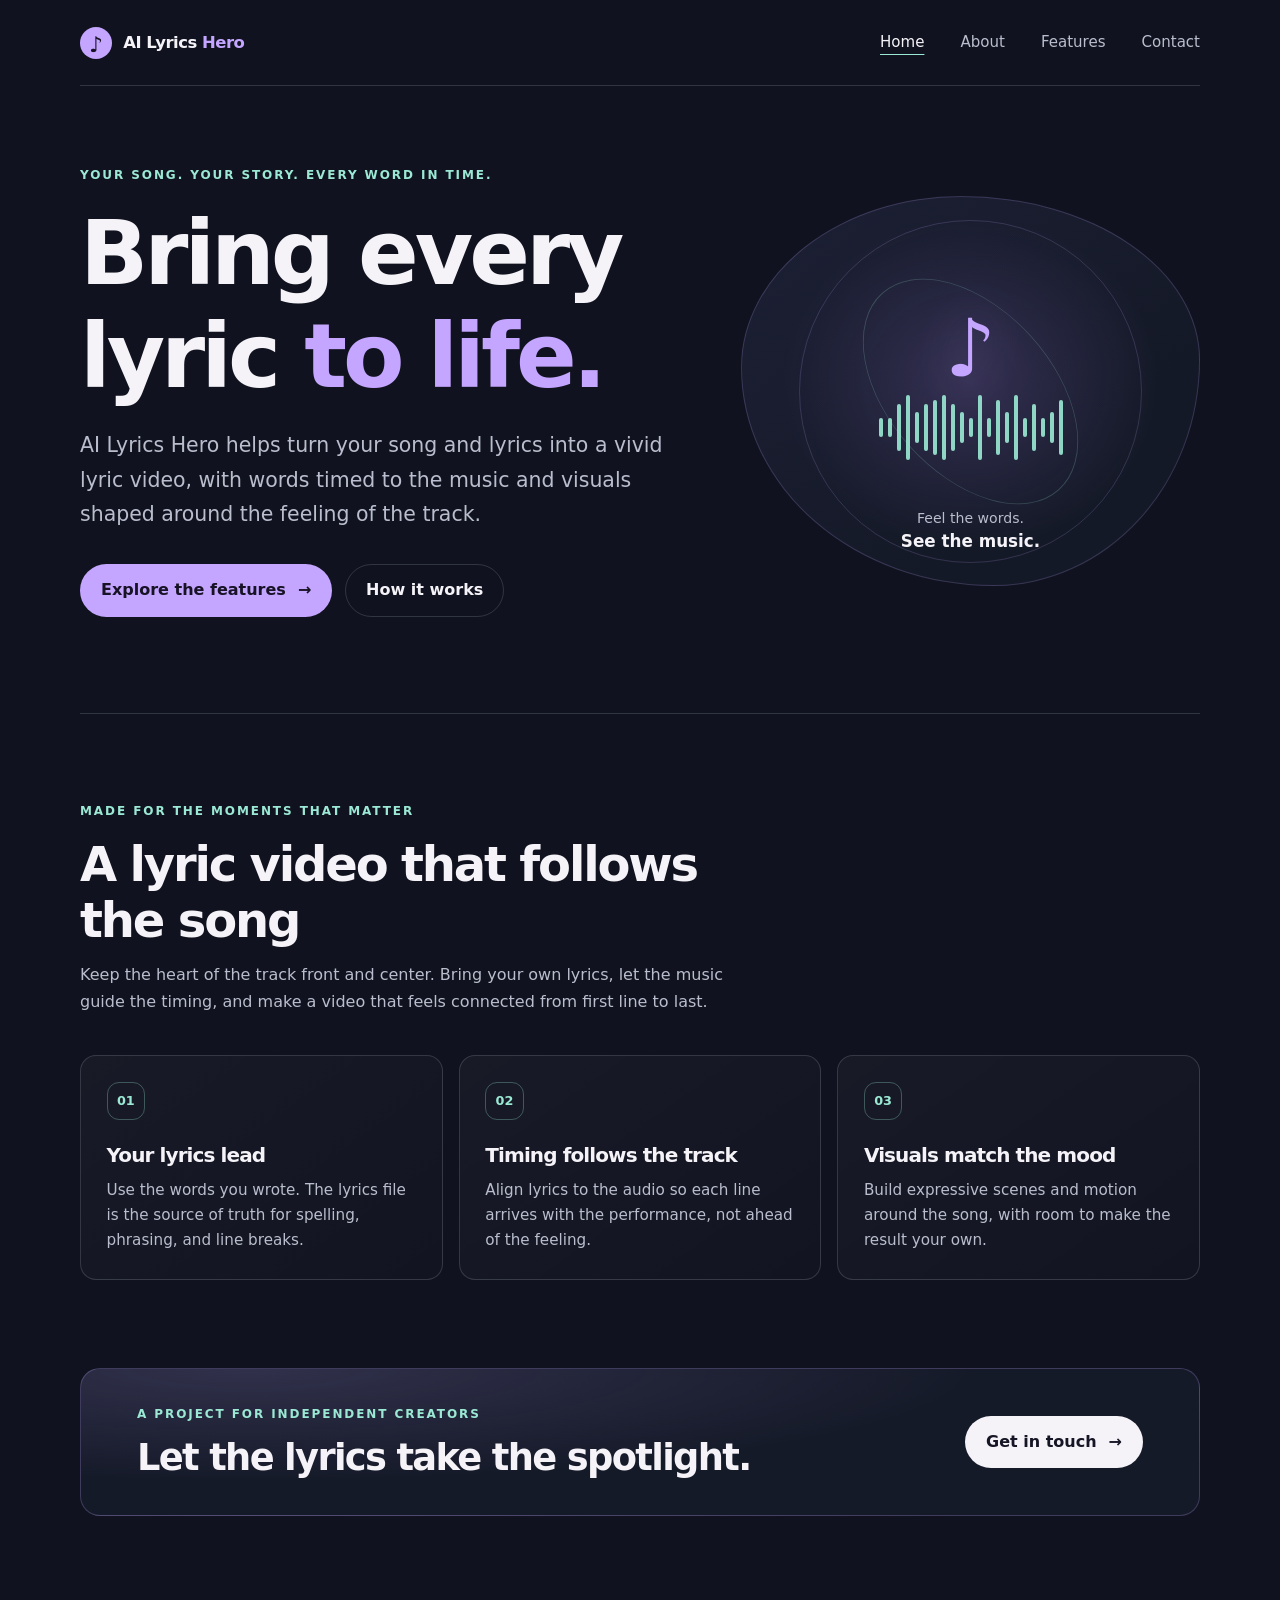
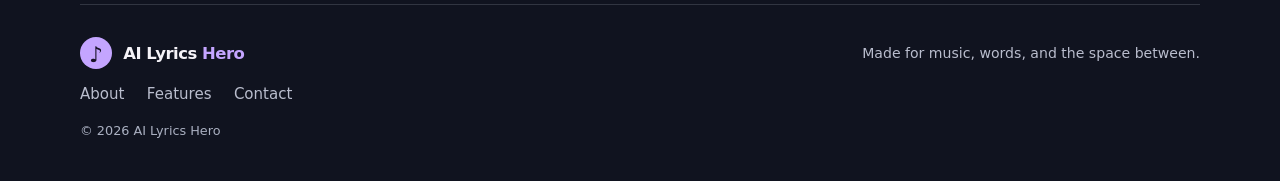
==== index.html @ a357be70 "Add AI Lyrics Hero website" ====
<!doctype html>
<html lang="en">
<head>
  <meta charset="utf-8">
  <meta name="viewport" content="width=device-width, initial-scale=1">
  <meta name="theme-color" content="#10131f">
  <meta name="description" content="AI Lyrics Hero turns your lyrics and music into expressive, carefully timed lyric videos.">
  <title>AI Lyrics Hero — Bring every lyric to life</title>
  <link rel="icon" href="favicon.svg" type="image/svg+xml">
  <link rel="stylesheet" href="site.css">
</head>
<body>
  <a class="skip-link" href="#main">Skip to content</a>
  <header class="site-header">
    <a class="brand" href="index.html" aria-label="AI Lyrics Hero home"><span class="brand-mark" aria-hidden="true">♪</span><span>AI Lyrics <strong>Hero</strong></span></a>
    <nav aria-label="Main navigation"><a href="index.html" aria-current="page">Home</a><a href="about.html">About</a><a href="features.html">Features</a><a href="contact.html">Contact</a></nav>
  </header>
  <main id="main">
    <section class="hero">
      <div class="hero-copy">
        <p class="eyebrow">Your song. Your story. Every word in time.</p>
        <h1>Bring every lyric <span>to life.</span></h1>
        <p class="lead">AI Lyrics Hero helps turn your song and lyrics into a vivid lyric video, with words timed to the music and visuals shaped around the feeling of the track.</p>
        <div class="actions"><a class="button button-primary" href="features.html">Explore the features <span aria-hidden="true">→</span></a><a class="button button-quiet" href="about.html">How it works</a></div>
      </div>
      <div class="hero-art" aria-hidden="true">
        <div class="art-orbit"></div><div class="art-orbit orbit-two"></div>
        <div class="art-note">♪</div>
        <div class="waveform"><i></i><i></i><i></i><i></i><i></i><i></i><i></i><i></i><i></i><i></i><i></i><i></i><i></i><i></i><i></i><i></i><i></i><i></i><i></i><i></i><i></i></div>
        <p class="art-caption">Feel the words.<br><strong>See the music.</strong></p>
      </div>
    </section>
    <section class="section intro-section">
      <div class="section-heading"><p class="eyebrow">Made for the moments that matter</p><h2>A lyric video that follows the song</h2><p>Keep the heart of the track front and center. Bring your own lyrics, let the music guide the timing, and make a video that feels connected from first line to last.</p></div>
      <div class="feature-grid">
        <article class="feature-card"><span class="card-icon" aria-hidden="true">01</span><h3>Your lyrics lead</h3><p>Use the words you wrote. The lyrics file is the source of truth for spelling, phrasing, and line breaks.</p></article>
        <article class="feature-card"><span class="card-icon" aria-hidden="true">02</span><h3>Timing follows the track</h3><p>Align lyrics to the audio so each line arrives with the performance, not ahead of the feeling.</p></article>
        <article class="feature-card"><span class="card-icon" aria-hidden="true">03</span><h3>Visuals match the mood</h3><p>Build expressive scenes and motion around the song, with room to make the result your own.</p></article>
      </div>
    </section>
    <section class="cta-band"><div><p class="eyebrow">A project for independent creators</p><h2>Let the lyrics take the spotlight.</h2></div><a class="button button-light" href="contact.html">Get in touch <span aria-hidden="true">→</span></a></section>
  </main>
  <footer class="site-footer"><a class="brand" href="index.html"><span class="brand-mark" aria-hidden="true">♪</span><span>AI Lyrics <strong>Hero</strong></span></a><p>Made for music, words, and the space between.</p><div class="footer-links"><a href="about.html">About</a><a href="features.html">Features</a><a href="contact.html">Contact</a></div><small>© 2026 AI Lyrics Hero</small></footer>
</body>
</html>
---- site.css ----
:root{color-scheme:dark;--bg:#10131f;--soft:#151a29;--text:#f5f3f8;--muted:#b9bdcd;--purple:#c4a5ff;--mint:#9be9d4;--line:rgba(225,226,241,.16);--max:1120px}
*{box-sizing:border-box}
html{scroll-behavior:smooth}
body{margin:0;background:var(--bg);color:var(--text);font:1rem/1.65 system-ui,-apple-system,"Segoe UI",sans-serif}
a{color:inherit}
a:focus-visible,button:focus-visible,input:focus-visible,textarea:focus-visible{outline:3px solid var(--mint);outline-offset:4px}
.skip-link{position:absolute;top:.75rem;left:.75rem;z-index:10;transform:translateY(-160%);border-radius:.5rem;background:var(--mint);color:#111827;padding:.65rem 1rem;font-weight:700}
.skip-link:focus{transform:translateY(0)}
.site-header{width:min(calc(100% - 3rem),var(--max));min-height:86px;margin:auto;display:flex;align-items:center;justify-content:space-between;gap:2rem;border-bottom:1px solid var(--line)}
.brand{display:inline-flex;align-items:center;gap:.7rem;text-decoration:none;font-size:1.03rem;font-weight:700;letter-spacing:-.03em;white-space:nowrap}
.brand strong{color:var(--purple)}
.brand-mark{display:grid;place-items:center;width:2rem;height:2rem;color:#171225;background:var(--purple);border-radius:50%;font-size:1.35rem}
nav{display:flex;gap:clamp(1rem,3vw,2.25rem)}
nav a,.footer-links a{color:var(--muted);text-decoration:none;font-size:.94rem}
nav a:hover,nav a[aria-current=page],.footer-links a:hover{color:var(--text)}
nav a[aria-current=page]{text-decoration:underline;text-decoration-color:var(--mint);text-underline-offset:.45rem}
h1,h2,h3,p{margin-top:0}
h1,h2,h3{letter-spacing:-.045em;line-height:1.15}
h1{max-width:760px;margin-bottom:1.25rem;font-size:clamp(2.8rem,7vw,5.6rem);font-weight:800}
h1 span{color:var(--purple)}
h2{margin-bottom:.9rem;font-size:clamp(1.9rem,4vw,3rem)}
h3{margin-bottom:.7rem;font-size:1.25rem}
.eyebrow{margin-bottom:1rem;color:var(--mint);font-size:.75rem;font-weight:700;letter-spacing:.16em;text-transform:uppercase}
.lead{max-width:650px;color:var(--muted);font-size:clamp(1.08rem,2vw,1.28rem);line-height:1.7}
.hero{width:min(calc(100% - 3rem),var(--max));min-height:600px;margin:auto;display:grid;grid-template-columns:1.15fr .85fr;align-items:center;gap:2.5rem;padding:5rem 0 6rem}
.hero-copy{position:relative;z-index:1}
.hero-copy h1{max-width:680px}
.actions{display:flex;flex-wrap:wrap;align-items:center;gap:.8rem;margin-top:2rem}
.button{min-height:48px;display:inline-flex;align-items:center;justify-content:center;gap:.75rem;border:1px solid transparent;border-radius:999px;padding:.75rem 1.25rem;font:inherit;font-weight:700;text-decoration:none;cursor:pointer;transition:transform .18s ease,background .18s ease}
.button:hover{transform:translateY(-2px)}
.button-primary{background:var(--purple);color:#171225}
.button-primary:hover{background:#d3bcff}
.button-quiet{border-color:var(--line);color:var(--text)}
.button-quiet:hover{background:rgba(255,255,255,.06)}
.button-light{background:var(--text);color:#151525}
.hero-art{position:relative;min-height:390px;overflow:hidden;display:grid;place-items:center;border:1px solid rgba(196,165,255,.2);border-radius:48% 52% 45% 55%/44% 42% 58% 56%;background:radial-gradient(ellipse at 50% 48%,rgba(130,103,187,.27),transparent 58%),linear-gradient(140deg,#1d2035,#141927 70%)}
.art-orbit{position:absolute;width:75%;aspect-ratio:1;border:1px solid rgba(196,165,255,.18);border-radius:50%}
.orbit-two{width:58%;border-color:rgba(155,233,212,.22);transform:rotate(48deg) scaleY(.62)}
.art-note{position:absolute;top:22%;color:var(--purple);font-size:5rem;filter:drop-shadow(0 0 25px rgba(196,165,255,.45))}
.waveform{position:absolute;left:14%;right:14%;top:51%;display:flex;align-items:center;justify-content:center;gap:5px;height:65px}
.waveform i{width:4px;height:30%;border-radius:5px;background:var(--mint);opacity:.9}
.waveform i:nth-child(3n){height:72%}.waveform i:nth-child(4n){height:100%}.waveform i:nth-child(5n){height:48%}.waveform i:nth-child(7n){height:84%}
.art-caption{position:absolute;bottom:8%;margin:0;color:var(--muted);text-align:center;font-size:.88rem;line-height:1.5}
.art-caption strong{color:var(--text);font-size:1.05rem}
.section{width:min(calc(100% - 3rem),var(--max));margin:auto;padding:5.5rem 0}
.intro-section{border-top:1px solid var(--line)}
.section-heading{max-width:650px;margin-bottom:2.5rem}
.section-heading>p:last-child,.feature-card p,.values p,.prose p,.feature-row p,.note-panel>p:last-of-type{color:var(--muted)}
.feature-grid{display:grid;grid-template-columns:repeat(3,1fr);gap:1rem}
.feature-card{min-height:220px;padding:1.6rem;border:1px solid var(--line);border-radius:1rem;background:linear-gradient(145deg,rgba(255,255,255,.035),rgba(255,255,255,.012))}
.card-icon{display:inline-grid;place-items:center;width:2.4rem;height:2.4rem;margin-bottom:1.5rem;border:1px solid rgba(155,233,212,.3);border-radius:.75rem;color:var(--mint);font-size:.8rem;font-weight:700}
.feature-card p{margin-bottom:0;font-size:.95rem}
.cta-band{width:min(calc(100% - 3rem),var(--max));margin:0 auto 5.5rem;padding:2.25rem clamp(1.5rem,5vw,3.5rem);display:flex;align-items:center;justify-content:space-between;gap:2rem;border:1px solid rgba(196,165,255,.24);border-radius:1.25rem;background:radial-gradient(ellipse at 15% 0%,rgba(196,165,255,.16),transparent 54%),var(--soft)}
.cta-band h2{max-width:650px;margin:0;font-size:clamp(1.6rem,3vw,2.3rem)}
.cta-band .eyebrow{margin-bottom:.75rem}
.site-footer{width:min(calc(100% - 3rem),var(--max));margin:auto;padding:2rem 0 2.5rem;display:grid;grid-template-columns:1fr auto;align-items:center;gap:.8rem 2rem;border-top:1px solid var(--line)}
.site-footer>p{margin:0;color:var(--muted);font-size:.88rem}
.site-footer small{grid-column:1/-1;color:#aab0c1;font-size:.8rem}
.footer-links{display:flex;gap:1.4rem}
.page-hero{width:min(calc(100% - 3rem),var(--max));margin:auto;padding:5.5rem 0 3rem}
.page-hero h1{max-width:850px;font-size:clamp(2.7rem,6vw,4.8rem)}
.two-column{display:grid;grid-template-columns:.8fr 1.2fr;gap:4rem;border-top:1px solid var(--line)}
.prose p{max-width:700px}
.values{display:grid;grid-template-columns:repeat(3,1fr);gap:2rem;padding-top:1rem}
.value-number,.feature-index{color:var(--mint);font-size:.8rem;font-weight:700;letter-spacing:.1em}
.values h3{margin-top:1rem}
.feature-list{padding-top:1rem}
.feature-row{display:grid;grid-template-columns:3rem 1fr 5rem;align-items:start;gap:1rem;padding:2rem 0;border-top:1px solid var(--line)}
.feature-row h2{margin:0 0 .7rem;font-size:clamp(1.5rem,3vw,2.1rem)}
.feature-row p{max-width:700px;margin:0}
.feature-symbol{justify-self:end;color:var(--purple);font-size:2.3rem}
.note-panel{width:min(calc(100% - 3rem),var(--max));margin:0 auto 5rem;padding:2rem;border:1px solid var(--line);border-radius:1rem;background:var(--soft)}
.note-panel h2{font-size:1.8rem}
.note-panel>p:last-of-type{max-width:760px}
.text-link{color:var(--mint);text-underline-offset:.25em;font-weight:700}
.contact-layout{display:grid;grid-template-columns:.75fr 1.25fr;align-items:start;gap:4rem;border-top:1px solid var(--line)}
.contact-aside h2{font-size:2rem}
.contact-aside>p{color:var(--muted)}
.contact-detail{display:grid;gap:.2rem;margin-top:2rem}
.detail-label,.small-note,.form-note,.form-field small{color:var(--muted);font-size:.86rem}
.contact-detail a{width:fit-content;color:var(--mint);text-underline-offset:.25em}
.small-note{margin-top:2rem}
.contact-form{padding:2rem;border:1px solid var(--line);border-radius:1rem;background:var(--soft)}
.form-field{display:grid;gap:.5rem;margin-bottom:1.2rem}
.form-field label{font-weight:600}
.form-field input,.form-field textarea{width:100%;min-height:48px;border:1px solid rgba(225,226,241,.24);border-radius:.65rem;padding:.75rem .85rem;background:#111624;color:var(--text);font:inherit}
.form-field textarea{min-height:150px;resize:vertical}
.contact-form button{border:0}
.form-note{margin:1rem 0 0;line-height:1.55}
.honeypot{position:absolute;left:-10000px;width:1px;height:1px;overflow:hidden}
@media(max-width:760px){
 .site-header{width:min(calc(100% - 2rem),var(--max));min-height:75px;flex-wrap:wrap;gap:.7rem 1rem;padding:1rem 0}
 nav{width:100%;justify-content:space-between;gap:.5rem}nav a{font-size:.9rem}
 .hero{width:min(calc(100% - 2rem),var(--max));min-height:auto;grid-template-columns:1fr;padding:4rem 0;gap:2rem}
 .hero-art{min-height:290px;max-width:480px;width:100%;justify-self:center}
 .section,.page-hero{width:min(calc(100% - 2rem),var(--max));padding-top:4rem;padding-bottom:4rem}
 .feature-grid,.values{grid-template-columns:1fr}.feature-card{min-height:auto}
 .cta-band{width:min(calc(100% - 2rem),var(--max));margin-bottom:4rem;flex-direction:column;align-items:flex-start}
 .site-footer{width:min(calc(100% - 2rem),var(--max));grid-template-columns:1fr}.site-footer small{grid-column:auto}
 .footer-links{flex-wrap:wrap}.two-column,.contact-layout{grid-template-columns:1fr;gap:1.5rem}
 .feature-row{grid-template-columns:2rem 1fr}.feature-symbol{display:none}
}
@media(prefers-reduced-motion:reduce){
 html{scroll-behavior:auto}
 *,*::before,*::after{transition-duration:.01ms!important;animation-duration:.01ms!important;animation-iteration-count:1!important}
}
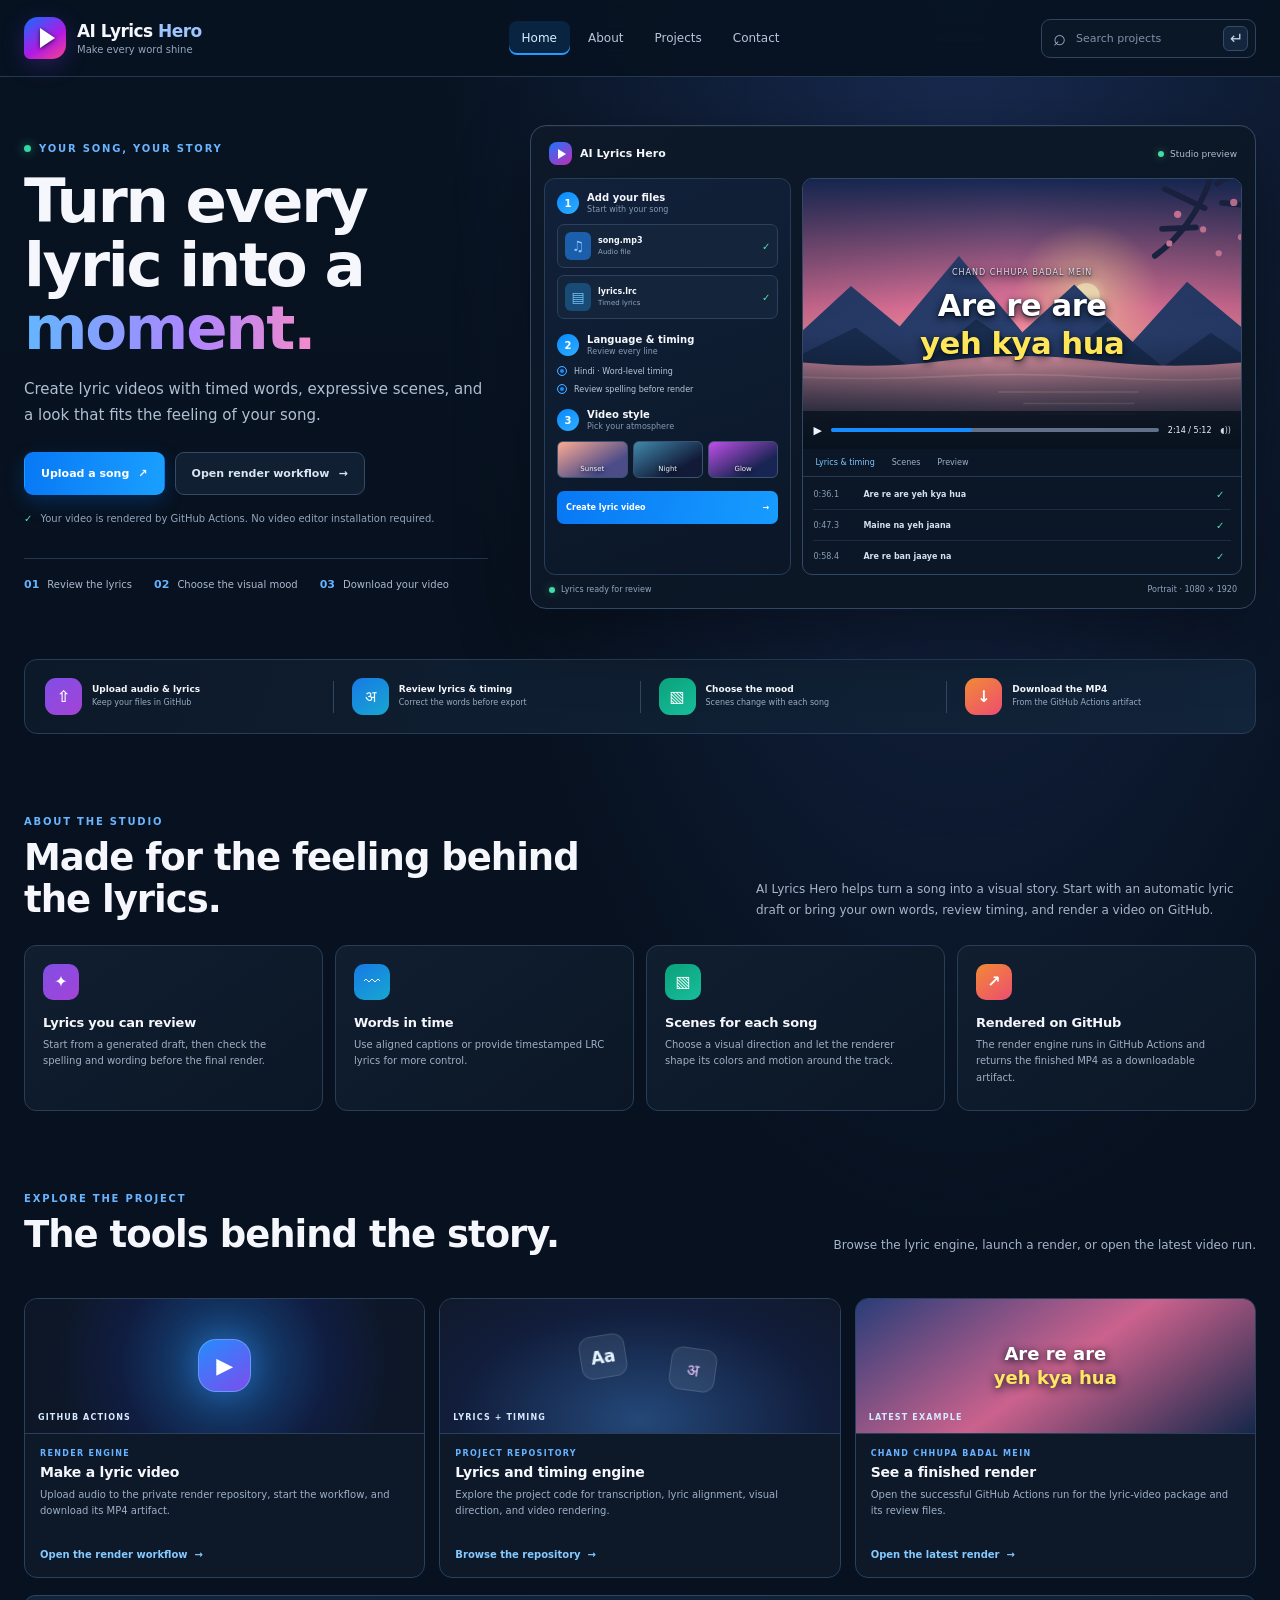
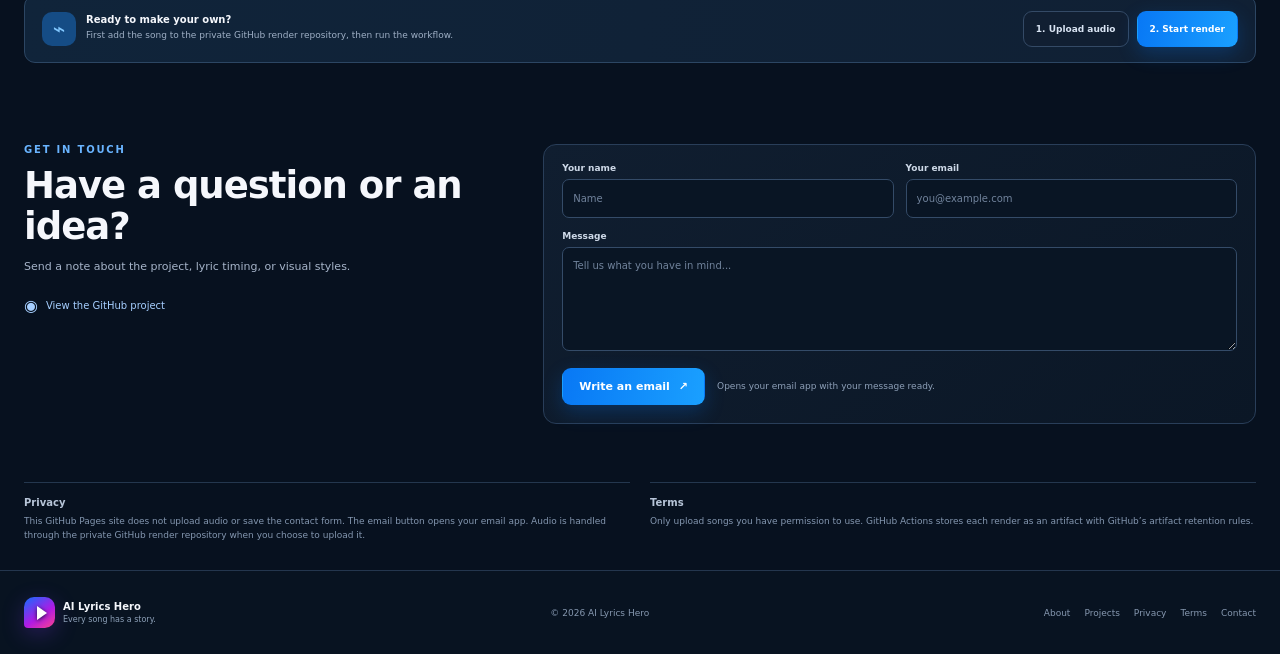
==== commit e71f64f4: "Publish AI Lyrics Hero GitHub Pages studio" ====
--- a/index.html
+++ b/index.html
@@ -1,45 +1,145 @@
 <!doctype html>
 <html lang="en">
 <head>
-  <meta charset="utf-8">
-  <meta name="viewport" content="width=device-width, initial-scale=1">
-  <meta name="theme-color" content="#10131f">
-  <meta name="description" content="AI Lyrics Hero turns your lyrics and music into expressive, carefully timed lyric videos.">
-  <title>AI Lyrics Hero — Bring every lyric to life</title>
-  <link rel="icon" href="favicon.svg" type="image/svg+xml">
-  <link rel="stylesheet" href="site.css">
+<meta charset="utf-8">
+<meta name="viewport" content="width=device-width,initial-scale=1">
+<meta name="theme-color" content="#07111f">
+<meta name="description" content="Make a lyric video with reviewed lyrics, timed captions, and song-inspired scenes. Render privately with GitHub Actions.">
+<title>AI Lyrics Hero — Make every word shine</title>
+<style>
+:root{color-scheme:dark;--bg:#07111f;--panel:#0e1a2b;--panel2:#122238;--line:#263d59;--text:#f5f7fc;--muted:#a7b5ca;--blue:#168cff;--green:#42d7a1;font-family:Inter,ui-sans-serif,system-ui,-apple-system,"Segoe UI",sans-serif;background:var(--bg);color:var(--text);font-synthesis:none;text-rendering:optimizeLegibility;scroll-behavior:smooth}
+*{box-sizing:border-box}body{margin:0;min-width:320px;background:radial-gradient(ellipse at 75% 0,#182a50 0,transparent 33rem),linear-gradient(180deg,#081321,#07111f 38rem)}a{color:inherit;text-decoration:none}button,input,textarea{font:inherit}button,a,input,textarea{ -webkit-tap-highlight-color:transparent}a:focus-visible,button:focus-visible,input:focus-visible,textarea:focus-visible{outline:3px solid #8cc7ff;outline-offset:3px}
+.skip-link{position:fixed;z-index:100;top:10px;left:10px;transform:translateY(-150%);padding:10px 14px;border-radius:8px;background:#fff;color:#111}.skip-link:focus{transform:none}
+.site-header{position:sticky;top:0;z-index:20;border-bottom:1px solid #26374f;background:#071321ed;backdrop-filter:blur(16px)}.header-inner{display:flex;width:min(1240px,calc(100% - 48px));height:76px;align-items:center;gap:24px;margin:auto}
+.brand{display:flex;min-width:236px;align-items:center;gap:11px}.brand-mark{display:grid;width:42px;height:42px;flex:0 0 42px;place-items:center;border-radius:14px 14px 14px 6px;background:linear-gradient(145deg,#136dff,#b01ae4 58%,#fb438d);box-shadow:0 6px 22px #823cff40}.brand-mark span{width:0;height:0;margin-left:4px;border-top:10px solid transparent;border-bottom:10px solid transparent;border-left:15px solid white;filter:drop-shadow(0 1px 2px #151338)}
+.brand-copy strong{display:block;font-size:17px;font-weight:800;letter-spacing:-.55px}.brand-copy b{color:#9fc5ff}.brand-copy small{display:block;margin-top:3px;color:#96a6bd;font-size:10px}
+.primary-nav{display:flex;align-items:center;justify-content:center;gap:5px;margin:0 auto}.nav-link{padding:10px 13px;border-radius:8px;color:#b9c6d9;font-size:12px;transition:background .18s,color .18s}.nav-link:hover{background:#14243a;color:white}.nav-link.active{background:#167cda2b;color:#d9efff;box-shadow:inset 0 -2px #259bff}
+.site-search{display:flex;width:215px;height:39px;align-items:center;gap:8px;padding:0 7px 0 11px;border:1px solid #30445e;border-radius:9px;background:#0a1727}.search-icon{color:#93a9c5;font-size:22px;line-height:1}.site-search input{width:100%;min-width:0;border:0;outline:0;background:transparent;color:#edf5ff;font-size:11px}.site-search input:focus-visible{outline:0}.site-search input::placeholder{color:#8091aa}.site-search button{width:25px;height:25px;flex:0 0 25px;border:1px solid #354c69;border-radius:6px;background:#14263d;color:#c3d2e8;cursor:pointer}
+.menu-toggle{display:none}
+.section-wrap{width:min(1240px,calc(100% - 48px));margin-right:auto;margin-left:auto}.hero{display:grid;grid-template-columns:minmax(310px,.78fr) minmax(0,1.22fr);align-items:center;gap:42px;padding-top:48px;padding-bottom:50px}.eyebrow{display:flex;align-items:center;gap:8px;margin:0 0 15px;color:#69b4ff;font-size:10px;font-weight:800;letter-spacing:1.8px}.eyebrow-dot{width:7px;height:7px;border-radius:50%;background:#32d7a2;box-shadow:0 0 11px #32d7a2aa}
+h1,h2,h3,p{margin-top:0}.hero h1{max-width:560px;margin:0 0 16px;font-size:clamp(36px,5vw,61px);font-weight:800;line-height:1.04;letter-spacing:-2.3px}.hero h1 span{background:linear-gradient(95deg,#61b7ff,#ab86ff 57%,#f58bc9);-webkit-background-clip:text;background-clip:text;color:transparent}
+.hero-intro{max-width:520px;margin:0;color:#b1bfd2;font-size:15px;line-height:1.75}.hero-actions{display:flex;flex-wrap:wrap;gap:10px;margin-top:24px}.button{display:inline-flex;min-height:43px;align-items:center;justify-content:center;gap:9px;padding:0 16px;border:1px solid transparent;border-radius:9px;font-size:11px;font-weight:750;transition:transform .15s,filter .15s,background .15s}.button:hover{transform:translateY(-1px);filter:brightness(1.1)}.button-primary{background:linear-gradient(100deg,#0878f5,#1aa0ff);color:white;box-shadow:0 7px 20px #087bfb3c}.button-secondary{border-color:#344a66;background:#111f32;color:#d9e4f3}.hero-note{display:flex;align-items:flex-start;gap:8px;margin:16px 0 0;color:#93a5bd;font-size:10px;line-height:1.55}.check-icon{color:#55e3ac;font-weight:900}.hero-stats{display:flex;flex-wrap:wrap;gap:22px;margin-top:31px;padding-top:19px;border-top:1px solid #23374f}.hero-stats div{display:flex;align-items:center;gap:8px}.hero-stats strong{color:#66b2ff;font-size:11px}.hero-stats span{color:#abb9cd;font-size:10px}
+.studio-card{min-width:0;padding:13px;border:1px solid #324762;border-radius:16px;background:linear-gradient(145deg,#0d1928,#0b1625);box-shadow:0 24px 70px #0006,inset 0 1px #ffffff0a}.studio-topbar{display:flex;height:39px;align-items:center;justify-content:space-between;padding:0 5px 10px}.studio-brand{display:flex;align-items:center;gap:8px;font-size:11px}.mini-brand-mark{display:grid;width:23px;height:23px;place-items:center;border-radius:8px;background:linear-gradient(145deg,#1976ff,#c52bb5)}.mini-brand-mark i{width:0;height:0;margin-left:2px;border-top:5px solid transparent;border-bottom:5px solid transparent;border-left:8px solid white}.studio-status{display:flex;align-items:center;gap:6px;color:#aabbd2;font-size:9px}.studio-status i,.studio-foot i{width:6px;height:6px;border-radius:50%;background:#43dca5;box-shadow:0 0 9px #43dca577}
+.studio-workspace{display:grid;grid-template-columns:minmax(175px,.72fr) minmax(0,1.28fr);gap:11px}.studio-controls{padding:12px;border:1px solid #273d59;border-radius:11px;background:linear-gradient(160deg,#11213a,#0b1727)}.mini-panel-title{display:flex;align-items:center;gap:8px;margin:1px 0 10px}.number-badge{display:grid;width:22px;height:22px;flex:0 0 22px;place-items:center;border-radius:50%;background:linear-gradient(145deg,#0789ff,#2faeff);color:white;font-size:10px;font-weight:800}.mini-panel-title strong,.mini-panel-title small{display:block}.mini-panel-title strong{font-size:10px}.mini-panel-title small{margin-top:2px;color:#879ab4;font-size:8px}.mini-file{display:flex;align-items:center;gap:7px;margin-top:7px;padding:7px;border:1px solid #2b415e;border-radius:7px;background:#14253b}.file-glyph{display:grid;width:26px;height:28px;flex:0 0 26px;place-items:center;border-radius:6px;font-size:14px}.audio-glyph{background:#1b5eac;color:#8ac8ff}.lyric-glyph{background:#184b76;color:#71c2f6}.mini-file>span:nth-child(2){min-width:0;flex:1}.mini-file strong,.mini-file small{display:block;overflow:hidden;text-overflow:ellipsis;white-space:nowrap}.mini-file strong{font-size:8px}.mini-file small{margin-top:3px;color:#93a5bb;font-size:7px}.mini-file>b{color:#57e1af;font-size:10px}.mini-panel-title-spaced{margin-top:15px}.mini-choice{display:flex;align-items:center;gap:7px;margin:8px 0;color:#b9c7db;font-size:8px}.mini-choice i{width:10px;height:10px;border:1px solid #4ba8ff;border-radius:50%;background:#168cff;box-shadow:inset 0 0 0 2px #102039}.mini-style-row{display:flex;gap:5px}.style-swatch{display:grid;min-width:0;height:37px;flex:1;place-items:end center;padding:0 3px 4px;border:1px solid #3b5370;border-radius:6px;color:#eef4ff;font-size:7px;text-shadow:0 1px 4px #000}.style-sunset{background:linear-gradient(150deg,#fdab92,#4c4c89 72%)}.style-night{background:linear-gradient(150deg,#4089aa,#121a38 72%)}.style-glow{background:linear-gradient(150deg,#bf50e8,#182452 72%)}.mini-action{display:flex;height:33px;align-items:center;justify-content:space-between;margin-top:13px;padding:0 9px;border-radius:7px;background:linear-gradient(100deg,#0878f5,#179cff);color:white;font-size:8px;font-weight:800}
+.studio-preview{min-width:0;overflow:hidden;border:1px solid #314866;border-radius:10px;background:#0b1726}.preview-screen{position:relative;display:grid;min-height:270px;aspect-ratio:1.62;place-items:center;overflow:hidden;background:#172c51}.sunset-art,.preview-shade{position:absolute;inset:0;width:100%;height:100%}.sunset-art{z-index:0}.preview-shade{z-index:1;background:linear-gradient(0deg,#06101dcf,transparent 43%,#10162c21),linear-gradient(90deg,#11153430,transparent 47%,#11153430)}.preview-lyrics{position:relative;z-index:2;display:flex;max-width:90%;flex-direction:column;align-items:center;gap:4px;color:white;text-align:center;text-shadow:0 3px 8px #06101d,0 1px 2px #06101d}.preview-lyrics span{margin-bottom:8px;color:#e4dcec;font-size:8px;letter-spacing:1px}.preview-lyrics strong{font-size:clamp(20px,2.4vw,34px);font-weight:850;line-height:1.08;letter-spacing:-.5px}.preview-lyrics .lyric-accent{color:#ffe55a}.preview-player{position:absolute;z-index:3;right:0;bottom:0;left:0;display:flex;height:38px;align-items:center;gap:9px;padding:0 10px;background:#08111dc9;color:#edf4ff;font-size:8px}.play-mark{font-size:11px}.player-track{height:4px;flex:1;overflow:hidden;border-radius:8px;background:#61718a}.player-track i{display:block;width:43%;height:100%;border-radius:inherit;background:#168cff}.volume-mark{color:#cfdaea}.preview-tabs{display:flex;gap:17px;overflow:hidden;padding:9px 12px;border-bottom:1px solid #263a52;color:#9cafc8;font-size:8px;white-space:nowrap}.preview-tabs .selected{color:#7fc6ff}.lyric-table{display:grid;gap:0;padding:2px 10px}.lyric-table div{display:grid;grid-template-columns:43px minmax(0,1fr) 15px;align-items:center;gap:7px;min-height:31px;border-bottom:1px solid #1c2d42;color:#d4deec;font-size:8px}.lyric-table div:last-child{border-bottom:0}.lyric-table span{color:#8b9cb4}.lyric-table strong{overflow:hidden;font-weight:550;text-overflow:ellipsis;white-space:nowrap}.lyric-table b{color:#55dfad;font-size:10px}.studio-foot{display:flex;justify-content:space-between;gap:10px;padding:10px 5px 1px;color:#94a6bf;font-size:8px}.studio-foot span:first-child{display:flex;align-items:center;gap:6px}
+.workflow-band{display:grid;grid-template-columns:1fr auto 1fr auto 1fr auto 1fr;align-items:center;gap:18px;margin-bottom:72px;padding:18px 20px;border:1px solid #273c56;border-radius:13px;background:linear-gradient(105deg,#0c1929,#12243a)}.workflow-band>div{display:flex;min-width:0;align-items:center;gap:10px}.workflow-icon{display:grid;width:37px;height:37px;flex:0 0 37px;place-items:center;border-radius:11px;color:white;font-size:16px;font-weight:800}.purple{background:linear-gradient(145deg,#814ee5,#a344d6)}.blue{background:linear-gradient(145deg,#177ae6,#17a7d0)}.green{background:linear-gradient(145deg,#0aa27b,#18bd9c)}.coral{background:linear-gradient(145deg,#f28a36,#ed4d70)}.workflow-band strong,.workflow-band small{display:block}.workflow-band strong{font-size:9px}.workflow-band small{margin-top:4px;color:#99abc1;font-size:8px;line-height:1.35}.workflow-divider{width:1px;height:32px;background:#314660}
+.section-block{padding-top:10px;padding-bottom:72px}.section-heading{display:flex;align-items:end;justify-content:space-between;gap:32px;margin-bottom:24px}.section-heading>div{max-width:560px}.section-heading .eyebrow{margin-bottom:10px}.section-heading h2{margin:0;font-size:clamp(25px,3.2vw,37px);line-height:1.13;letter-spacing:-1px}.section-heading>p{max-width:500px;margin:0;color:#a7b5ca;font-size:12px;line-height:1.75}.feature-grid{display:grid;grid-template-columns:repeat(4,minmax(0,1fr));gap:12px}.feature-card{min-height:166px;padding:18px;border:1px solid #293d57;border-radius:12px;background:linear-gradient(145deg,#101e30,#0b1726)}.feature-icon{display:grid;width:36px;height:36px;place-items:center;border-radius:10px;color:white;font-size:16px;font-weight:800}.feature-card h3,.project-card h3{margin:15px 0 7px;font-size:13px;letter-spacing:-.2px}.feature-card p,.project-body>p:not(.project-kicker){margin:0;color:#9eafc6;font-size:10px;line-height:1.65}
+.projects-section{padding-bottom:72px}.section-heading-projects{margin-bottom:17px}.search-feedback{min-height:17px;margin:0 0 8px;color:#8fc9ff;font-size:10px}.project-grid{display:grid;grid-template-columns:repeat(3,minmax(0,1fr));gap:14px}.project-card{overflow:hidden;border:1px solid #2b405b;border-radius:13px;background:#0d1929;transition:transform .18s,border-color .18s,box-shadow .18s}.project-card:hover{transform:translateY(-3px);border-color:#4c78aa;box-shadow:0 12px 30px #0003}.project-art{position:relative;display:grid;height:135px;place-items:center;overflow:hidden;border-bottom:1px solid #2a405a}.art-engine{background:radial-gradient(circle at 50% 48%,#174f86,#101d41 49%,#0e1727 80%)}.project-symbol{display:grid;width:53px;height:53px;place-items:center;border:1px solid #82bdff88;border-radius:18px;background:linear-gradient(145deg,#248cff,#7c4dec);box-shadow:0 0 34px #318cff80;color:white;font-size:22px}.art-lyrics{background:radial-gradient(ellipse at 50% 90%,#244879,#111d3b 65%,#11192b)}.floating-note{position:absolute;display:grid;width:46px;height:43px;place-items:center;border:1px solid #ffffff21;border-radius:12px;background:#c5e4ff18;color:#e5f4ff;font-size:17px;font-weight:750;backdrop-filter:blur(8px)}.note-one{left:35%;top:27%;transform:rotate(-9deg)}.note-two{right:31%;top:37%;color:#f2c9ff;transform:rotate(8deg)}.art-example{background:linear-gradient(145deg,#293d79,#cb628d 51%,#14274a)}.example-lyric{color:#fff;font-size:18px;font-weight:850;line-height:1.28;text-align:center;text-shadow:0 2px 8px #07111f}.example-lyric b{color:#ffe762}.project-label{position:absolute;bottom:11px;left:13px;color:#d7e9ff;font-size:8px;font-weight:800;letter-spacing:1.15px}.project-body{padding:15px}.project-kicker{margin:0 0 6px;color:#68b2ff;font-size:8px;font-weight:800;letter-spacing:1.3px}.project-body h3{margin:0 0 7px;font-size:14px}.project-body>p:not(.project-kicker){min-height:49px}.text-link{display:inline-flex;align-items:center;gap:7px;margin-top:13px;color:#84c9ff;font-size:10px;font-weight:750}.text-link:hover{color:white}
+.workflow-callout{display:flex;align-items:center;justify-content:space-between;gap:18px;margin-top:17px;padding:15px 17px;border:1px solid #2c4663;border-radius:11px;background:linear-gradient(100deg,#10243a,#102034)}.workflow-callout>div:first-child{display:flex;align-items:center;gap:10px}.callout-icon{display:grid;width:34px;height:34px;place-items:center;border-radius:10px;background:#154c85;color:#82c8ff;font-size:21px}.workflow-callout strong,.workflow-callout small{display:block}.workflow-callout strong{font-size:10px}.workflow-callout small{margin-top:4px;color:#9eafc5;font-size:9px;line-height:1.5}.callout-actions{display:flex;flex-wrap:wrap;gap:8px}.callout-actions .button{min-height:36px;padding:0 12px;font-size:9px}
+.contact-section{display:grid;grid-template-columns:minmax(250px,.8fr) minmax(0,1.2fr);gap:44px;padding-top:9px;padding-bottom:58px}.contact-heading{display:block;margin:0}.contact-heading h2{margin-bottom:10px}.contact-heading>div>p:last-child{margin:0;color:#a7b5ca;font-size:11px;line-height:1.7}.social-link{display:inline-flex;align-items:center;gap:8px;margin-top:19px;color:#a6cfff;font-size:10px}.social-link span{font-size:16px}.contact-form{display:grid;gap:13px;padding:18px;border:1px solid #293e59;border-radius:13px;background:linear-gradient(145deg,#101e30,#0b1726)}.contact-fields{display:grid;grid-template-columns:1fr 1fr;gap:12px}.contact-form label{display:block}.contact-form label>span{display:block;margin-bottom:6px;color:#ced9e8;font-size:9px;font-weight:700}.contact-form input,.contact-form textarea{width:100%;min-height:39px;padding:10px;border:1px solid #344b68;border-radius:7px;background:#091524;color:white;font-size:10px}.contact-form textarea{min-height:104px;resize:vertical;line-height:1.55}.contact-form input::placeholder,.contact-form textarea::placeholder{color:#71839c}.form-actions{display:flex;align-items:center;gap:12px}.form-actions .button{min-height:37px}.form-actions>span{color:#8d9fb7;font-size:9px}
+.legal-section{display:grid;grid-template-columns:1fr 1fr;gap:20px;padding-bottom:28px}.legal-section article{padding-top:14px;border-top:1px solid #24374e;scroll-margin-top:90px}.legal-section h2{margin:0 0 6px;color:#b7c5d8;font-size:10px}.legal-section p{margin:0;color:#8497b0;font-size:9px;line-height:1.6}
+.site-footer{border-top:1px solid #24364e;background:#081321}.footer-inner{display:flex;width:min(1240px,calc(100% - 48px));min-height:83px;align-items:center;justify-content:space-between;gap:16px;margin:auto}.footer-brand{display:flex;align-items:center;gap:8px}.footer-brand .brand-mark{width:31px;height:31px;flex-basis:31px;border-radius:10px 10px 10px 4px}.footer-brand .brand-mark span{border-top-width:7px;border-bottom-width:7px;border-left-width:10px}.footer-brand strong,.footer-brand small{display:block}.footer-brand strong{font-size:10px}.footer-brand small{margin-top:3px;color:#8da0b8;font-size:8px}.copyright,.footer-inner nav a{color:#8698b0;font-size:9px}.footer-inner nav{display:flex;flex-wrap:wrap;gap:14px}.footer-inner nav a:hover{color:#d9e6f8}.searchable-item[hidden]{display:none!important}.visually-hidden{position:absolute!important;width:1px!important;height:1px!important;overflow:hidden!important;clip:rect(1px,1px,1px,1px)!important;white-space:nowrap!important}
+@media(max-width:1030px){.header-inner{gap:13px}.brand{min-width:205px}.site-search{width:180px}.hero{grid-template-columns:minmax(285px,.75fr) minmax(0,1.25fr);gap:24px}.studio-workspace{grid-template-columns:minmax(155px,.7fr) minmax(0,1.3fr)}.workflow-band{gap:10px;padding:15px}.feature-card{padding:14px}}
+@media(max-width:780px){.header-inner{height:67px;width:calc(100% - 32px);gap:10px}.brand{min-width:0;flex:1}.brand-mark{width:37px;height:37px;flex-basis:37px}.brand-copy strong{font-size:15px}.brand-copy small{display:none}.menu-toggle{display:flex;width:36px;height:36px;flex:0 0 36px;flex-direction:column;align-items:center;justify-content:center;gap:4px;border:1px solid #30445e;border-radius:8px;background:#122137}.menu-toggle span{width:15px;height:2px;border-radius:2px;background:#d4e4f7}.primary-nav{position:absolute;top:66px;right:16px;left:16px;display:none;align-items:stretch;flex-direction:column;gap:2px;padding:8px;border:1px solid #30445e;border-radius:0 0 10px 10px;background:#0a1727;box-shadow:0 14px 30px #0008}.primary-nav.open{display:flex}.nav-link{min-height:40px}.site-search{position:absolute;top:256px;right:16px;left:16px;display:none;width:auto;background:#0a1727}.site-search.open{display:flex}.header-inner.menu-open .site-search{display:flex}.hero{grid-template-columns:1fr;gap:25px;padding-top:35px;padding-bottom:34px}.hero-copy{max-width:660px}.hero h1{max-width:600px;font-size:clamp(38px,9vw,58px)}.hero-intro{font-size:13px}.hero-stats{gap:15px;margin-top:24px}.hero-stats span{font-size:9px}.studio-card{max-width:720px}.preview-screen{min-height:260px}.workflow-band{grid-template-columns:1fr 1fr;gap:14px;margin-bottom:47px}.workflow-divider{display:none}.workflow-band>div{min-height:40px}.section-block{padding-bottom:50px}.section-heading{align-items:flex-start;flex-direction:column;gap:12px}.section-heading>p{max-width:650px}.feature-grid{grid-template-columns:1fr 1fr}.project-grid{grid-template-columns:1fr 1fr}.contact-section{grid-template-columns:1fr;gap:22px}.contact-heading{display:flex;align-items:flex-end;justify-content:space-between;gap:16px}.social-link{margin:0 0 3px;white-space:nowrap}.footer-inner{width:calc(100% - 32px);flex-wrap:wrap;padding:15px 0}.footer-brand{flex:1}.copyright{order:2}.footer-inner nav{order:3;width:100%;padding-top:9px;border-top:1px solid #1c2d42}}
+@media(max-width:520px){.section-wrap{width:calc(100% - 30px)}.hero{padding-top:27px}.hero h1{font-size:39px;letter-spacing:-1.6px}.hero-actions{align-items:stretch;flex-direction:column}.hero-actions .button{width:100%}.hero-stats{gap:11px}.hero-stats div{align-items:flex-start;flex-direction:column;gap:4px}.studio-card{padding:9px;border-radius:13px}.studio-workspace{grid-template-columns:1fr;gap:8px}.studio-controls{display:grid;grid-template-columns:1fr 1fr;gap:7px;padding:9px}.mini-panel-title{grid-column:span 2;margin:0 0 2px}.mini-panel-title-spaced{margin-top:5px}.mini-file{margin:0}.mini-choice{margin:2px 0;font-size:7px}.mini-style-row{grid-column:span 2}.mini-action{grid-column:span 2;margin-top:0}.studio-preview{grid-row:1}.preview-screen{min-height:218px;aspect-ratio:1.32}.preview-lyrics strong{font-size:25px}.preview-tabs{gap:12px}.workflow-band{gap:12px;padding:13px}.workflow-band>div{align-items:flex-start;flex-direction:column;gap:7px}.workflow-icon{width:32px;height:32px;flex-basis:32px}.workflow-band strong{font-size:8px}.workflow-band small{font-size:7px}.feature-grid,.project-grid{grid-template-columns:1fr}.feature-card{min-height:0}.project-art{height:122px}.project-body>p:not(.project-kicker){min-height:0}.workflow-callout{align-items:stretch;flex-direction:column}.callout-actions{display:grid;grid-template-columns:1fr 1fr}.callout-actions .button{padding:0 6px;font-size:8px}.contact-heading{display:block}.social-link{margin-top:13px}.contact-fields{grid-template-columns:1fr}.legal-section{grid-template-columns:1fr;gap:15px}.footer-inner nav{gap:11px}.copyright{font-size:8px}}
+@media(prefers-reduced-motion:reduce){*,*::before,*::after{scroll-behavior:auto!important;transition-duration:.01ms!important;animation-duration:.01ms!important;animation-iteration-count:1!important}}
+</style>
 </head>
 <body>
-  <a class="skip-link" href="#main">Skip to content</a>
-  <header class="site-header">
-    <a class="brand" href="index.html" aria-label="AI Lyrics Hero home"><span class="brand-mark" aria-hidden="true">♪</span><span>AI Lyrics <strong>Hero</strong></span></a>
-    <nav aria-label="Main navigation"><a href="index.html" aria-current="page">Home</a><a href="about.html">About</a><a href="features.html">Features</a><a href="contact.html">Contact</a></nav>
-  </header>
-  <main id="main">
-    <section class="hero">
-      <div class="hero-copy">
-        <p class="eyebrow">Your song. Your story. Every word in time.</p>
-        <h1>Bring every lyric <span>to life.</span></h1>
-        <p class="lead">AI Lyrics Hero helps turn your song and lyrics into a vivid lyric video, with words timed to the music and visuals shaped around the feeling of the track.</p>
-        <div class="actions"><a class="button button-primary" href="features.html">Explore the features <span aria-hidden="true">→</span></a><a class="button button-quiet" href="about.html">How it works</a></div>
+<a class="skip-link" href="#main">Skip to content</a>
+<header class="site-header"><div class="header-inner" id="header-inner">
+  <a class="brand" href="#home" aria-label="AI Lyrics Hero home"><span class="brand-mark" aria-hidden="true"><span></span></span><span class="brand-copy"><strong>AI Lyrics <b>Hero</b></strong><small>Make every word shine</small></span></a>
+  <button class="menu-toggle" id="menu-toggle" type="button" aria-expanded="false" aria-controls="primary-nav" aria-label="Open navigation"><span></span><span></span><span></span></button>
+  <nav class="primary-nav" id="primary-nav" aria-label="Main navigation"><a class="nav-link active" href="#home">Home</a><a class="nav-link" href="#about">About</a><a class="nav-link" href="#projects">Projects</a><a class="nav-link" href="#contact">Contact</a></nav>
+  <form class="site-search" id="site-search" role="search"><label class="visually-hidden" for="search-field">Search projects and features</label><span class="search-icon" aria-hidden="true">⌕</span><input id="search-field" type="search" placeholder="Search projects" autocomplete="off"><button type="submit" aria-label="Search">↵</button></form>
+</div></header>
+<main id="main">
+<section class="hero section-wrap" id="home" aria-labelledby="hero-title">
+  <div class="hero-copy"><p class="eyebrow"><span class="eyebrow-dot"></span> YOUR SONG, YOUR STORY</p><h1 id="hero-title">Turn every lyric into a <span>moment.</span></h1><p class="hero-intro">Create lyric videos with timed words, expressive scenes, and a look that fits the feeling of your song.</p>
+    <div class="hero-actions"><a class="button button-primary" href="https://github.com/nanesh7912-stack/lyrics-agent-renders/upload/main/incoming" target="_blank" rel="noopener">Upload a song <span aria-hidden="true">↗</span></a><a class="button button-secondary" href="https://github.com/nanesh7912-stack/lyrics-agent-renders/actions/workflows/render-video.yml" target="_blank" rel="noopener">Open render workflow <span aria-hidden="true">→</span></a></div>
+    <p class="hero-note"><span class="check-icon" aria-hidden="true">✓</span> Your video is rendered by GitHub Actions. No video editor installation required.</p>
+    <div class="hero-stats" aria-label="Studio highlights"><div><strong>01</strong><span>Review the lyrics</span></div><div><strong>02</strong><span>Choose the visual mood</span></div><div><strong>03</strong><span>Download your video</span></div></div>
+  </div>
+  <div class="studio-card" role="img" aria-label="AI Lyrics Hero studio preview with song upload, lyric timing, and a sunset video canvas">
+    <div class="studio-topbar"><div class="studio-brand"><span class="mini-brand-mark" aria-hidden="true"><i></i></span><strong>AI Lyrics Hero</strong></div><div class="studio-status"><i></i> Studio preview</div></div>
+    <div class="studio-workspace">
+      <div class="studio-controls">
+        <div class="mini-panel-title"><span class="number-badge">1</span><span><strong>Add your files</strong><small>Start with your song</small></span></div>
+        <div class="mini-file"><span class="file-glyph audio-glyph" aria-hidden="true">♫</span><span><strong>song.mp3</strong><small>Audio file</small></span><b aria-hidden="true">✓</b></div>
+        <div class="mini-file"><span class="file-glyph lyric-glyph" aria-hidden="true">▤</span><span><strong>lyrics.lrc</strong><small>Timed lyrics</small></span><b aria-hidden="true">✓</b></div>
+        <div class="mini-panel-title mini-panel-title-spaced"><span class="number-badge">2</span><span><strong>Language & timing</strong><small>Review every line</small></span></div>
+        <div class="mini-choice"><i></i><span>Hindi · Word-level timing</span></div><div class="mini-choice"><i></i><span>Review spelling before render</span></div>
+        <div class="mini-panel-title mini-panel-title-spaced"><span class="number-badge">3</span><span><strong>Video style</strong><small>Pick your atmosphere</small></span></div>
+        <div class="mini-style-row"><span class="style-swatch style-sunset">Sunset</span><span class="style-swatch style-night">Night</span><span class="style-swatch style-glow">Glow</span></div><div class="mini-action">Create lyric video <span aria-hidden="true">→</span></div>
       </div>
-      <div class="hero-art" aria-hidden="true">
-        <div class="art-orbit"></div><div class="art-orbit orbit-two"></div>
-        <div class="art-note">♪</div>
-        <div class="waveform"><i></i><i></i><i></i><i></i><i></i><i></i><i></i><i></i><i></i><i></i><i></i><i></i><i></i><i></i><i></i><i></i><i></i><i></i><i></i><i></i><i></i></div>
-        <p class="art-caption">Feel the words.<br><strong>See the music.</strong></p>
-      </div>
-    </section>
-    <section class="section intro-section">
-      <div class="section-heading"><p class="eyebrow">Made for the moments that matter</p><h2>A lyric video that follows the song</h2><p>Keep the heart of the track front and center. Bring your own lyrics, let the music guide the timing, and make a video that feels connected from first line to last.</p></div>
-      <div class="feature-grid">
-        <article class="feature-card"><span class="card-icon" aria-hidden="true">01</span><h3>Your lyrics lead</h3><p>Use the words you wrote. The lyrics file is the source of truth for spelling, phrasing, and line breaks.</p></article>
-        <article class="feature-card"><span class="card-icon" aria-hidden="true">02</span><h3>Timing follows the track</h3><p>Align lyrics to the audio so each line arrives with the performance, not ahead of the feeling.</p></article>
-        <article class="feature-card"><span class="card-icon" aria-hidden="true">03</span><h3>Visuals match the mood</h3><p>Build expressive scenes and motion around the song, with room to make the result your own.</p></article>
-      </div>
-    </section>
-    <section class="cta-band"><div><p class="eyebrow">A project for independent creators</p><h2>Let the lyrics take the spotlight.</h2></div><a class="button button-light" href="contact.html">Get in touch <span aria-hidden="true">→</span></a></section>
-  </main>
-  <footer class="site-footer"><a class="brand" href="index.html"><span class="brand-mark" aria-hidden="true">♪</span><span>AI Lyrics <strong>Hero</strong></span></a><p>Made for music, words, and the space between.</p><div class="footer-links"><a href="about.html">About</a><a href="features.html">Features</a><a href="contact.html">Contact</a></div><small>© 2026 AI Lyrics Hero</small></footer>
+      <div class="studio-preview"><div class="preview-screen">
+        <svg class="sunset-art" viewBox="0 0 900 520" preserveAspectRatio="xMidYMid slice" aria-hidden="true"><defs><linearGradient id="sky" x1="0" x2="0" y1="0" y2="1"><stop stop-color="#172b59"/><stop offset=".48" stop-color="#ef789e"/><stop offset=".77" stop-color="#ffc091"/><stop offset="1" stop-color="#393c70"/></linearGradient><linearGradient id="lake" x1="0" x2="0" y1="0" y2="1"><stop stop-color="#f7a3b0"/><stop offset="1" stop-color="#162d50"/></linearGradient><radialGradient id="sun-glow"><stop stop-color="#fff0bb" stop-opacity=".95"/><stop offset=".3" stop-color="#ffd59c" stop-opacity=".5"/><stop offset="1" stop-color="#ffc18d" stop-opacity="0"/></radialGradient></defs><rect width="900" height="520" fill="url(#sky)"/><circle cx="574" cy="226" r="142" fill="url(#sun-glow)"/><circle cx="574" cy="226" r="26" fill="#ffe9bb"/><path d="M0 318 121 206l94 78 114-136 122 147 100-92 112 111 105-116 132 110v212H0Z" fill="#293f6d"/><path d="M0 350 130 286l113 83 119-99 142 96 112-91 106 87 92-66 86 58v166H0Z" fill="#192e50"/><path d="M0 350q155 19 301 0t296 0 303 0v170H0Z" fill="url(#lake)"/><path d="M0 380q153 8 306 0t303 2 291-1M406 410h268m-220 22h211m-177 20h181" fill="none" stroke="#ffe0c8" stroke-opacity=".35" stroke-width="3" stroke-linecap="round"/><path d="M813 0q-34 95-107 148m96-92-77-37m60 74-65 3m106-87 52-33m-43 70 65 6" fill="none" stroke="#1c2442" stroke-width="11" stroke-linecap="round"/><g fill="#f08bab"><circle cx="750" cy="68" r="7"/><circle cx="799" cy="97" r="6"/><circle cx="734" cy="124" r="6"/><circle cx="858" cy="45" r="7"/><circle cx="872" cy="112" r="6"/><circle cx="829" cy="143" r="6"/></g></svg>
+        <div class="preview-shade"></div><div class="preview-lyrics"><span>CHAND CHHUPA BADAL MEIN</span><strong>Are re are</strong><strong class="lyric-accent">yeh kya hua</strong></div><div class="preview-player"><span class="play-mark" aria-hidden="true">▶</span><div class="player-track"><i></i></div><span>2:14 / 5:12</span><span class="volume-mark" aria-hidden="true">◖))</span></div>
+      </div><div class="preview-tabs"><span class="selected">Lyrics & timing</span><span>Scenes</span><span>Preview</span></div><div class="lyric-table"><div><span>0:36.1</span><strong>Are re are yeh kya hua</strong><b>✓</b></div><div><span>0:47.3</span><strong>Maine na yeh jaana</strong><b>✓</b></div><div><span>0:58.4</span><strong>Are re ban jaaye na</strong><b>✓</b></div></div></div>
+    </div><div class="studio-foot"><span><i></i> Lyrics ready for review</span><span>Portrait · 1080 × 1920</span></div>
+  </div>
+</section>
+<section class="workflow-band section-wrap" aria-label="How to make a video"><div><span class="workflow-icon purple" aria-hidden="true">⇧</span><span><strong>Upload audio & lyrics</strong><small>Keep your files in GitHub</small></span></div><span class="workflow-divider" aria-hidden="true"></span><div><span class="workflow-icon blue" aria-hidden="true">अ</span><span><strong>Review lyrics & timing</strong><small>Correct the words before export</small></span></div><span class="workflow-divider" aria-hidden="true"></span><div><span class="workflow-icon green" aria-hidden="true">▧</span><span><strong>Choose the mood</strong><small>Scenes change with each song</small></span></div><span class="workflow-divider" aria-hidden="true"></span><div><span class="workflow-icon coral" aria-hidden="true">↓</span><span><strong>Download the MP4</strong><small>From the GitHub Actions artifact</small></span></div></section>
+<section class="about-section section-wrap section-block" id="about" aria-labelledby="about-title"><div class="section-heading"><div><p class="eyebrow">ABOUT THE STUDIO</p><h2 id="about-title">Made for the feeling behind the lyrics.</h2></div><p>AI Lyrics Hero helps turn a song into a visual story. Start with an automatic lyric draft or bring your own words, review timing, and render a video on GitHub.</p></div><div class="feature-grid">
+  <article class="feature-card searchable-item" data-search="automatic lyrics transcription review words spelling"><span class="feature-icon purple" aria-hidden="true">✦</span><h3>Lyrics you can review</h3><p>Start from a generated draft, then check the spelling and wording before the final render.</p></article>
+  <article class="feature-card searchable-item" data-search="timing captions hindi lrc word alignment"><span class="feature-icon blue" aria-hidden="true">〰</span><h3>Words in time</h3><p>Use aligned captions or provide timestamped LRC lyrics for more control.</p></article>
+  <article class="feature-card searchable-item" data-search="background scenes visuals song mood animated"><span class="feature-icon green" aria-hidden="true">▧</span><h3>Scenes for each song</h3><p>Choose a visual direction and let the renderer shape its colors and motion around the track.</p></article>
+  <article class="feature-card searchable-item" data-search="github actions private render cloud mp4 video"><span class="feature-icon coral" aria-hidden="true">↗</span><h3>Rendered on GitHub</h3><p>The render engine runs in GitHub Actions and returns the finished MP4 as a downloadable artifact.</p></article>
+</div></section>
+<section class="projects-section section-wrap section-block" id="projects" aria-labelledby="projects-title"><div class="section-heading section-heading-projects"><div><p class="eyebrow">EXPLORE THE PROJECT</p><h2 id="projects-title">The tools behind the story.</h2></div><p>Browse the lyric engine, launch a render, or open the latest video run.</p></div><p class="search-feedback" id="search-feedback" aria-live="polite"></p><div class="project-grid">
+  <article class="project-card searchable-item" data-search="github actions render engine video render workflow private"><div class="project-art art-engine"><span class="project-symbol" aria-hidden="true">▶</span><span class="project-label">GITHUB ACTIONS</span></div><div class="project-body"><p class="project-kicker">RENDER ENGINE</p><h3>Make a lyric video</h3><p>Upload audio to the private render repository, start the workflow, and download its MP4 artifact.</p><a class="text-link" href="https://github.com/nanesh7912-stack/lyrics-agent-renders/actions/workflows/render-video.yml" target="_blank" rel="noopener">Open the render workflow <span aria-hidden="true">→</span></a></div></article>
+  <article class="project-card searchable-item" data-search="lyrics timing engine code repository open source python transcription hindi"><div class="project-art art-lyrics"><span class="floating-note note-one">Aa</span><span class="floating-note note-two">अ</span><span class="project-label">LYRICS + TIMING</span></div><div class="project-body"><p class="project-kicker">PROJECT REPOSITORY</p><h3>Lyrics and timing engine</h3><p>Explore the project code for transcription, lyric alignment, visual direction, and video rendering.</p><a class="text-link" href="https://github.com/nanesh7912-stack/lyrics-agent/tree/main/ai_lyrics_hero" target="_blank" rel="noopener">Browse the repository <span aria-hidden="true">→</span></a></div></article>
+  <article class="project-card searchable-item" data-search="chand chhupa badal mein latest example video run artifact"><div class="project-art art-example"><span class="example-lyric">Are re are<br><b>yeh kya hua</b></span><span class="project-label">LATEST EXAMPLE</span></div><div class="project-body"><p class="project-kicker">CHAND CHHUPA BADAL MEIN</p><h3>See a finished render</h3><p>Open the successful GitHub Actions run for the lyric-video package and its review files.</p><a class="text-link" href="https://github.com/nanesh7912-stack/lyrics-agent-renders/actions/runs/40935482780" target="_blank" rel="noopener">Open the latest render <span aria-hidden="true">→</span></a></div></article>
+</div><div class="workflow-callout"><div><span class="callout-icon" aria-hidden="true">⌁</span><span><strong>Ready to make your own?</strong><small>First add the song to the private GitHub render repository, then run the workflow.</small></span></div><div class="callout-actions"><a class="button button-secondary" href="https://github.com/nanesh7912-stack/lyrics-agent-renders/upload/main/incoming" target="_blank" rel="noopener">1. Upload audio</a><a class="button button-primary" href="https://github.com/nanesh7912-stack/lyrics-agent-renders/actions/workflows/render-video.yml" target="_blank" rel="noopener">2. Start render</a></div></div></section>
+<section class="contact-section section-wrap section-block" id="contact" aria-labelledby="contact-title"><div class="section-heading contact-heading"><div><p class="eyebrow">GET IN TOUCH</p><h2 id="contact-title">Have a question or an idea?</h2><p>Send a note about the project, lyric timing, or visual styles.</p></div><a class="social-link" href="https://github.com/nanesh7912-stack/lyrics-agent" target="_blank" rel="noopener" aria-label="AI Lyrics Hero on GitHub"><span aria-hidden="true">◉</span> View the GitHub project</a></div>
+<form class="contact-form" id="contact-form"><div class="contact-fields"><label><span>Your name</span><input name="name" type="text" autocomplete="name" maxlength="100" required placeholder="Name"></label><label><span>Your email</span><input name="email" type="email" autocomplete="email" maxlength="200" required placeholder="you@example.com"></label></div><label><span>Message</span><textarea name="message" rows="5" maxlength="5000" required placeholder="Tell us what you have in mind..."></textarea></label><div class="form-actions"><button class="button button-primary" type="submit">Write an email <span aria-hidden="true">↗</span></button><span>Opens your email app with your message ready.</span></div></form></section>
+<section class="legal-section section-wrap" aria-label="Privacy and terms"><article id="privacy"><h2>Privacy</h2><p>This GitHub Pages site does not upload audio or save the contact form. The email button opens your email app. Audio is handled through the private GitHub render repository when you choose to upload it.</p></article><article id="terms"><h2>Terms</h2><p>Only upload songs you have permission to use. GitHub Actions stores each render as an artifact with GitHub’s artifact retention rules.</p></article></section>
+</main>
+<footer class="site-footer"><div class="footer-inner"><a class="footer-brand" href="#home"><span class="brand-mark" aria-hidden="true"><span></span></span><span><strong>AI Lyrics Hero</strong><small>Every song has a story.</small></span></a><span class="copyright">© <span id="year">2026</span> AI Lyrics Hero</span><nav aria-label="Footer links"><a href="#about">About</a><a href="#projects">Projects</a><a href="#privacy">Privacy</a><a href="#terms">Terms</a><a href="#contact">Contact</a></nav></div></footer>
+<script>
+(() => {
+  const header = document.querySelector('#header-inner');
+  const menuButton = document.querySelector('#menu-toggle');
+  const nav = document.querySelector('#primary-nav');
+  const searchForm = document.querySelector('#site-search');
+  const searchField = document.querySelector('#search-field');
+  const feedback = document.querySelector('#search-feedback');
+  const cards = [...document.querySelectorAll('.searchable-item')];
+  const closeMenu = () => {
+    header.classList.remove('menu-open');
+    nav.classList.remove('open');
+    menuButton.setAttribute('aria-expanded', 'false');
+    menuButton.setAttribute('aria-label', 'Open navigation');
+    searchForm.classList.remove('open');
+  };
+  menuButton.addEventListener('click', () => {
+    const open = menuButton.getAttribute('aria-expanded') !== 'true';
+    menuButton.setAttribute('aria-expanded', String(open));
+    menuButton.setAttribute('aria-label', open ? 'Close navigation' : 'Open navigation');
+    header.classList.toggle('menu-open', open);
+    nav.classList.toggle('open', open);
+    searchForm.classList.toggle('open', open);
+  });
+  nav.querySelectorAll('a').forEach(link => link.addEventListener('click', () => {
+    nav.querySelectorAll('a').forEach(item => item.classList.toggle('active', item === link));
+    closeMenu();
+  }));
+  document.addEventListener('keydown', event => { if (event.key === 'Escape') closeMenu(); });
+  searchForm.addEventListener('submit', event => {
+    event.preventDefault();
+    const query = searchField.value.trim().toLocaleLowerCase();
+    let count = 0;
+    let first = null;
+    cards.forEach(card => {
+      const haystack = (card.dataset.search || '') + ' ' + card.textContent;
+      const match = !query || haystack.toLocaleLowerCase().includes(query);
+      card.hidden = !match;
+      if (match && query) { count += 1; if (!first) first = card; }
+    });
+    if (feedback) feedback.textContent = query ? (count ? count + ' matching items' : 'No matching features or projects. Try another search.') : '';
+    if (first) first.scrollIntoView({behavior:'smooth', block:'center'});
+    else if (query) document.querySelector('#projects').scrollIntoView({behavior:'smooth', block:'start'});
+  });
+  searchField.addEventListener('search', () => { if (!searchField.value) searchForm.requestSubmit(); });
+  document.querySelector('#contact-form').addEventListener('submit', event => {
+    event.preventDefault();
+    const values = new FormData(event.currentTarget);
+    const subject = encodeURIComponent('AI Lyrics Hero message from ' + values.get('name'));
+    const body = encodeURIComponent('Name: ' + values.get('name') + '\\nEmail: ' + values.get('email') + '\\n\\n' + values.get('message'));
+    window.location.href = 'mailto:nanesh7912@gmail.com?subject=' + subject + '&body=' + body;
+  });
+  document.querySelector('#year').textContent = String(new Date().getFullYear());
+})();
+</script>
 </body>
-</html>
+</html>
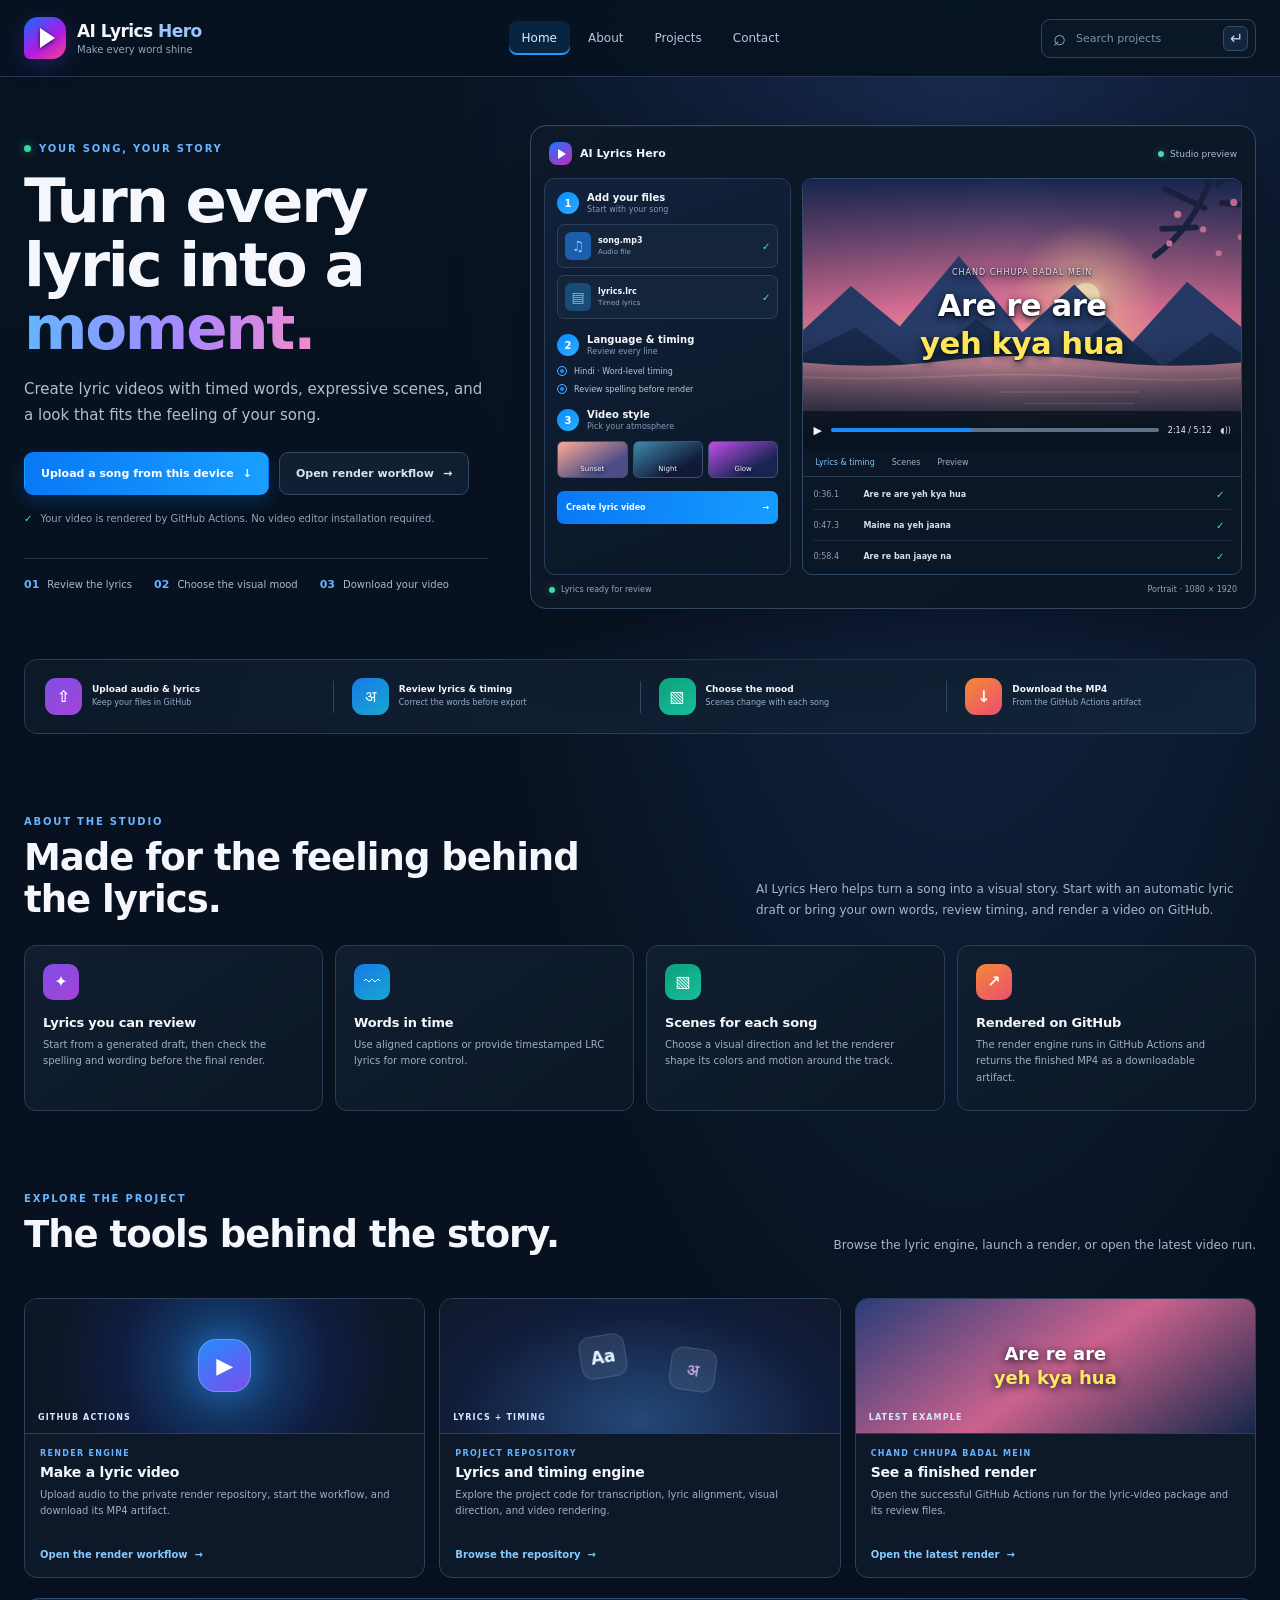
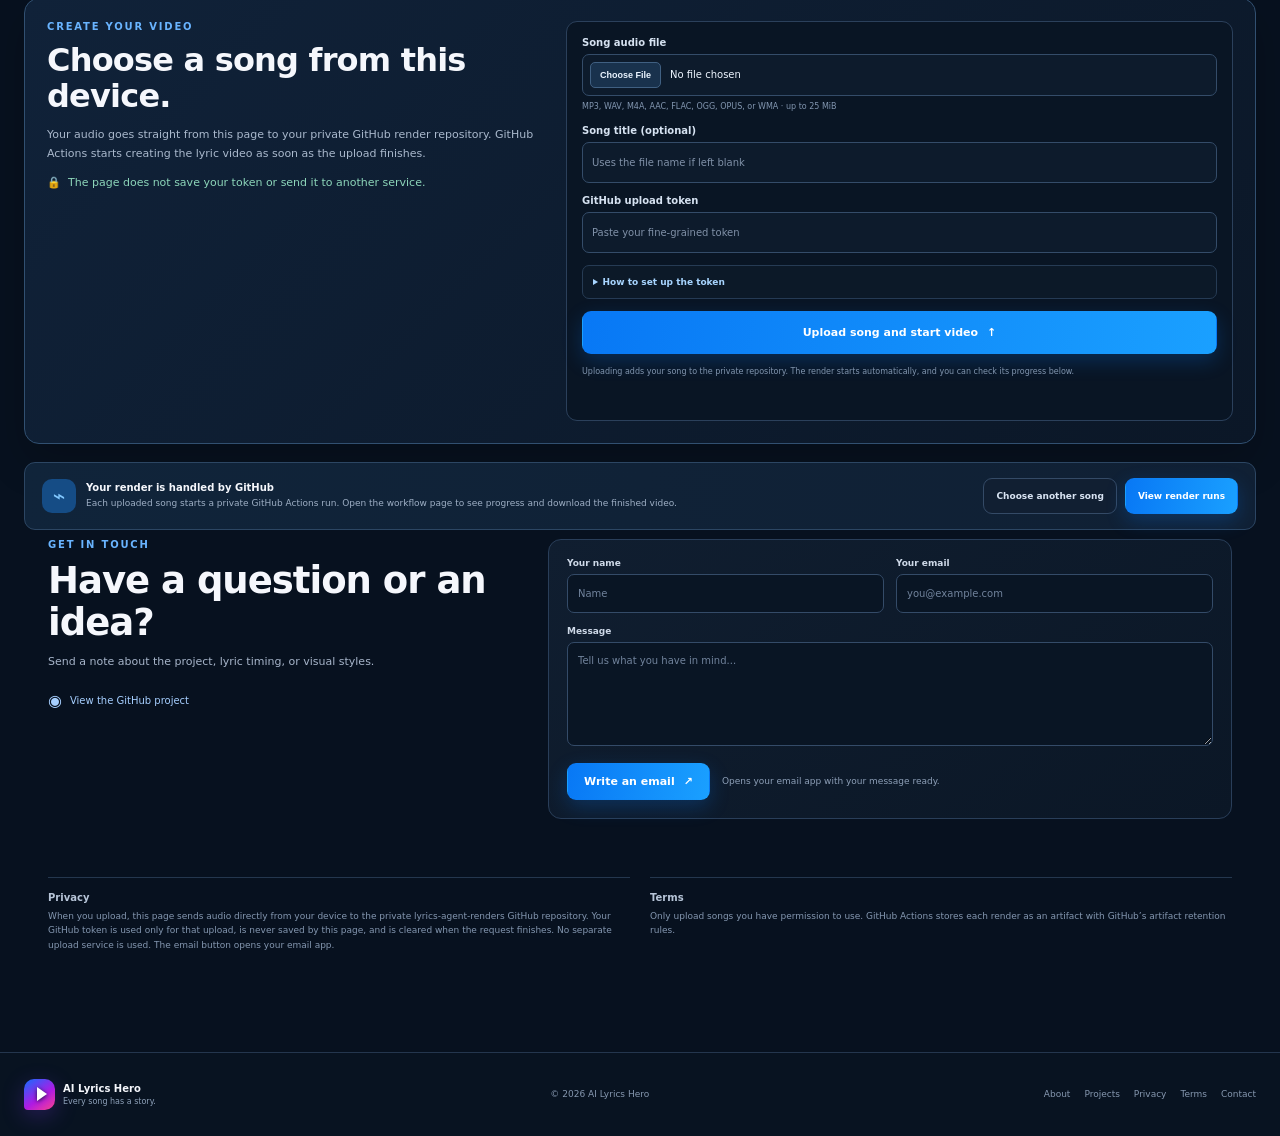
==== commit 575b1861: "Add direct device audio uploads to lyric video page" ====
--- a/index.html
+++ b/index.html
@@ -33,6 +33,12 @@
 @media(max-width:780px){.header-inner{height:67px;width:calc(100% - 32px);gap:10px}.brand{min-width:0;flex:1}.brand-mark{width:37px;height:37px;flex-basis:37px}.brand-copy strong{font-size:15px}.brand-copy small{display:none}.menu-toggle{display:flex;width:36px;height:36px;flex:0 0 36px;flex-direction:column;align-items:center;justify-content:center;gap:4px;border:1px solid #30445e;border-radius:8px;background:#122137}.menu-toggle span{width:15px;height:2px;border-radius:2px;background:#d4e4f7}.primary-nav{position:absolute;top:66px;right:16px;left:16px;display:none;align-items:stretch;flex-direction:column;gap:2px;padding:8px;border:1px solid #30445e;border-radius:0 0 10px 10px;background:#0a1727;box-shadow:0 14px 30px #0008}.primary-nav.open{display:flex}.nav-link{min-height:40px}.site-search{position:absolute;top:256px;right:16px;left:16px;display:none;width:auto;background:#0a1727}.site-search.open{display:flex}.header-inner.menu-open .site-search{display:flex}.hero{grid-template-columns:1fr;gap:25px;padding-top:35px;padding-bottom:34px}.hero-copy{max-width:660px}.hero h1{max-width:600px;font-size:clamp(38px,9vw,58px)}.hero-intro{font-size:13px}.hero-stats{gap:15px;margin-top:24px}.hero-stats span{font-size:9px}.studio-card{max-width:720px}.preview-screen{min-height:260px}.workflow-band{grid-template-columns:1fr 1fr;gap:14px;margin-bottom:47px}.workflow-divider{display:none}.workflow-band>div{min-height:40px}.section-block{padding-bottom:50px}.section-heading{align-items:flex-start;flex-direction:column;gap:12px}.section-heading>p{max-width:650px}.feature-grid{grid-template-columns:1fr 1fr}.project-grid{grid-template-columns:1fr 1fr}.contact-section{grid-template-columns:1fr;gap:22px}.contact-heading{display:flex;align-items:flex-end;justify-content:space-between;gap:16px}.social-link{margin:0 0 3px;white-space:nowrap}.footer-inner{width:calc(100% - 32px);flex-wrap:wrap;padding:15px 0}.footer-brand{flex:1}.copyright{order:2}.footer-inner nav{order:3;width:100%;padding-top:9px;border-top:1px solid #1c2d42}}
 @media(max-width:520px){.section-wrap{width:calc(100% - 30px)}.hero{padding-top:27px}.hero h1{font-size:39px;letter-spacing:-1.6px}.hero-actions{align-items:stretch;flex-direction:column}.hero-actions .button{width:100%}.hero-stats{gap:11px}.hero-stats div{align-items:flex-start;flex-direction:column;gap:4px}.studio-card{padding:9px;border-radius:13px}.studio-workspace{grid-template-columns:1fr;gap:8px}.studio-controls{display:grid;grid-template-columns:1fr 1fr;gap:7px;padding:9px}.mini-panel-title{grid-column:span 2;margin:0 0 2px}.mini-panel-title-spaced{margin-top:5px}.mini-file{margin:0}.mini-choice{margin:2px 0;font-size:7px}.mini-style-row{grid-column:span 2}.mini-action{grid-column:span 2;margin-top:0}.studio-preview{grid-row:1}.preview-screen{min-height:218px;aspect-ratio:1.32}.preview-lyrics strong{font-size:25px}.preview-tabs{gap:12px}.workflow-band{gap:12px;padding:13px}.workflow-band>div{align-items:flex-start;flex-direction:column;gap:7px}.workflow-icon{width:32px;height:32px;flex-basis:32px}.workflow-band strong{font-size:8px}.workflow-band small{font-size:7px}.feature-grid,.project-grid{grid-template-columns:1fr}.feature-card{min-height:0}.project-art{height:122px}.project-body>p:not(.project-kicker){min-height:0}.workflow-callout{align-items:stretch;flex-direction:column}.callout-actions{display:grid;grid-template-columns:1fr 1fr}.callout-actions .button{padding:0 6px;font-size:8px}.contact-heading{display:block}.social-link{margin-top:13px}.contact-fields{grid-template-columns:1fr}.legal-section{grid-template-columns:1fr;gap:15px}.footer-inner nav{gap:11px}.copyright{font-size:8px}}
 @media(prefers-reduced-motion:reduce){*,*::before,*::after{scroll-behavior:auto!important;transition-duration:.01ms!important;animation-duration:.01ms!important;animation-iteration-count:1!important}}
+
+.device-upload{scroll-margin-top:92px;display:grid;grid-template-columns:minmax(0,.85fr) minmax(300px,1.15fr);gap:26px;align-items:start;margin:20px 0 18px;padding:22px;border:1px solid #315071;border-radius:15px;background:linear-gradient(135deg,#102239,#0b1727);box-shadow:0 18px 42px #0003}
+.upload-intro .eyebrow{margin-bottom:10px}.upload-intro h2{margin:0 0 11px;font-size:clamp(23px,3vw,32px);line-height:1.15;letter-spacing:-.8px}.upload-intro>p:not(.eyebrow){color:#aab9cd;font-size:11px;line-height:1.7}.upload-intro .upload-privacy{display:flex;align-items:center;gap:7px;color:#8dd6ba!important}
+.upload-form{display:grid;gap:12px;padding:15px;border:1px solid #2b405b;border-radius:11px;background:#091524}.upload-form label>span{display:block;margin-bottom:6px;color:#d6e2f1;font-size:10px;font-weight:750}.upload-form input[type=text],.upload-form input[type=password],.upload-form input[type=file]{display:block;width:100%;min-height:41px;padding:9px;border:1px solid #344c69;border-radius:7px;background:#0d1b2c;color:#edf5ff;font-size:10px}.upload-form input[type=file]{padding:7px}.upload-form input::file-selector-button{min-height:26px;margin-right:9px;padding:0 9px;border:1px solid #406082;border-radius:5px;background:#19324d;color:#eaf4ff;font-size:9px;font-weight:700}.upload-form input::placeholder{color:#8091a8}.upload-form label small{display:block;margin-top:5px;color:#8296b0;font-size:8px;line-height:1.5}
+.upload-help{padding:9px 10px;border:1px solid #263b54;border-radius:7px;background:#0c1928;color:#aebdd0;font-size:9px;line-height:1.65}.upload-help summary{color:#a8d5ff;font-weight:750;cursor:pointer}.upload-help ol{margin:9px 0 8px;padding-left:18px}.upload-help li+li{margin-top:4px}.upload-help code{color:#d9c8ff}.upload-help>a{color:#8bcaff;font-weight:700}.upload-submit{width:100%;cursor:pointer}.upload-submit:disabled{cursor:wait;opacity:.7}.upload-note{margin:0;color:#8195ae;font-size:8px;line-height:1.55}.upload-status{min-height:14px;margin:0;color:#9dcfff;font-size:10px;line-height:1.5}.upload-status[data-state=error]{color:#ffadb4}.upload-status[data-state=success]{color:#6de5b5}.upload-runs{color:#83c9ff;font-size:10px;font-weight:750}.upload-runs[hidden]{display:none}
+@media(max-width:760px){.device-upload{grid-template-columns:1fr;gap:14px;padding:16px}.upload-form{padding:12px}}
 </style>
 </head>
 <body>
@@ -46,7 +52,7 @@
 <main id="main">
 <section class="hero section-wrap" id="home" aria-labelledby="hero-title">
   <div class="hero-copy"><p class="eyebrow"><span class="eyebrow-dot"></span> YOUR SONG, YOUR STORY</p><h1 id="hero-title">Turn every lyric into a <span>moment.</span></h1><p class="hero-intro">Create lyric videos with timed words, expressive scenes, and a look that fits the feeling of your song.</p>
-    <div class="hero-actions"><a class="button button-primary" href="https://github.com/nanesh7912-stack/lyrics-agent-renders/upload/main/incoming" target="_blank" rel="noopener">Upload a song <span aria-hidden="true">↗</span></a><a class="button button-secondary" href="https://github.com/nanesh7912-stack/lyrics-agent-renders/actions/workflows/render-video.yml" target="_blank" rel="noopener">Open render workflow <span aria-hidden="true">→</span></a></div>
+    <div class="hero-actions"><a class="button button-primary" href="#upload">Upload a song from this device <span aria-hidden="true">↓</span></a><a class="button button-secondary" href="https://github.com/nanesh7912-stack/lyrics-agent-renders/actions/workflows/render-video.yml" target="_blank" rel="noopener">Open render workflow <span aria-hidden="true">→</span></a></div>
     <p class="hero-note"><span class="check-icon" aria-hidden="true">✓</span> Your video is rendered by GitHub Actions. No video editor installation required.</p>
     <div class="hero-stats" aria-label="Studio highlights"><div><strong>01</strong><span>Review the lyrics</span></div><div><strong>02</strong><span>Choose the visual mood</span></div><div><strong>03</strong><span>Download your video</span></div></div>
   </div>
@@ -80,10 +86,21 @@
   <article class="project-card searchable-item" data-search="github actions render engine video render workflow private"><div class="project-art art-engine"><span class="project-symbol" aria-hidden="true">▶</span><span class="project-label">GITHUB ACTIONS</span></div><div class="project-body"><p class="project-kicker">RENDER ENGINE</p><h3>Make a lyric video</h3><p>Upload audio to the private render repository, start the workflow, and download its MP4 artifact.</p><a class="text-link" href="https://github.com/nanesh7912-stack/lyrics-agent-renders/actions/workflows/render-video.yml" target="_blank" rel="noopener">Open the render workflow <span aria-hidden="true">→</span></a></div></article>
   <article class="project-card searchable-item" data-search="lyrics timing engine code repository open source python transcription hindi"><div class="project-art art-lyrics"><span class="floating-note note-one">Aa</span><span class="floating-note note-two">अ</span><span class="project-label">LYRICS + TIMING</span></div><div class="project-body"><p class="project-kicker">PROJECT REPOSITORY</p><h3>Lyrics and timing engine</h3><p>Explore the project code for transcription, lyric alignment, visual direction, and video rendering.</p><a class="text-link" href="https://github.com/nanesh7912-stack/lyrics-agent/tree/main/ai_lyrics_hero" target="_blank" rel="noopener">Browse the repository <span aria-hidden="true">→</span></a></div></article>
   <article class="project-card searchable-item" data-search="chand chhupa badal mein latest example video run artifact"><div class="project-art art-example"><span class="example-lyric">Are re are<br><b>yeh kya hua</b></span><span class="project-label">LATEST EXAMPLE</span></div><div class="project-body"><p class="project-kicker">CHAND CHHUPA BADAL MEIN</p><h3>See a finished render</h3><p>Open the successful GitHub Actions run for the lyric-video package and its review files.</p><a class="text-link" href="https://github.com/nanesh7912-stack/lyrics-agent-renders/actions/runs/40935482780" target="_blank" rel="noopener">Open the latest render <span aria-hidden="true">→</span></a></div></article>
-</div><div class="workflow-callout"><div><span class="callout-icon" aria-hidden="true">⌁</span><span><strong>Ready to make your own?</strong><small>First add the song to the private GitHub render repository, then run the workflow.</small></span></div><div class="callout-actions"><a class="button button-secondary" href="https://github.com/nanesh7912-stack/lyrics-agent-renders/upload/main/incoming" target="_blank" rel="noopener">1. Upload audio</a><a class="button button-primary" href="https://github.com/nanesh7912-stack/lyrics-agent-renders/actions/workflows/render-video.yml" target="_blank" rel="noopener">2. Start render</a></div></div></section>
+</div><div class="device-upload" id="upload" aria-labelledby="upload-title">
+  <div class="upload-intro"><p class="eyebrow">CREATE YOUR VIDEO</p><h2 id="upload-title">Choose a song from this device.</h2><p>Your audio goes straight from this page to your private GitHub render repository. GitHub Actions starts creating the lyric video as soon as the upload finishes.</p><p class="upload-privacy"><span aria-hidden="true">🔒</span> The page does not save your token or send it to another service.</p></div>
+  <form class="upload-form" id="direct-upload-form">
+    <label><span>Song audio file</span><input id="upload-audio" name="audio" type="file" accept=".mp3,.wav,.m4a,.aac,.flac,.ogg,.opus,.wma,.mp4,audio/*" required><small>MP3, WAV, M4A, AAC, FLAC, OGG, OPUS, or WMA · up to 25 MiB</small></label>
+    <label><span>Song title (optional)</span><input id="upload-title" name="title" type="text" maxlength="100" autocomplete="off" placeholder="Uses the file name if left blank"></label>
+    <label><span>GitHub upload token</span><input id="upload-token" name="token" type="password" required autocomplete="off" autocapitalize="off" spellcheck="false" placeholder="Paste your fine-grained token"></label>
+    <details class="upload-help"><summary>How to set up the token</summary><ol><li>Open GitHub’s token settings and create a <strong>fine-grained personal access token</strong>.</li><li>Under repository access, select <strong>Only select repositories</strong>, then choose <code>lyrics-agent-renders</code>.</li><li>Under repository permissions, set <strong>Contents</strong> to <strong>Read and write</strong>. No Actions permission is needed.</li><li>Generate the token, return here, paste it above, and upload your song.</li></ol><a href="https://github.com/settings/personal-access-tokens/new" target="_blank" rel="noopener">Open GitHub token settings ↗</a></details>
+    <button class="button button-primary upload-submit" id="upload-submit" type="submit">Upload song and start video <span aria-hidden="true">↑</span></button>
+    <p class="upload-note">Uploading adds your song to the private repository. The render starts automatically, and you can check its progress below.</p>
+    <p class="upload-status" id="upload-status" role="status" aria-live="polite"></p><a class="upload-runs" id="upload-runs" href="https://github.com/nanesh7912-stack/lyrics-agent-renders/actions/workflows/render-video.yml" target="_blank" rel="noopener" hidden>View render status ↗</a>
+  </form>
+</div><div class="workflow-callout"><div><span class="callout-icon" aria-hidden="true">⌁</span><span><strong>Your render is handled by GitHub</strong><small>Each uploaded song starts a private GitHub Actions run. Open the workflow page to see progress and download the finished video.</small></span></div><div class="callout-actions"><a class="button button-secondary" href="#upload">Choose another song</a><a class="button button-primary" href="https://github.com/nanesh7912-stack/lyrics-agent-renders/actions/workflows/render-video.yml" target="_blank" rel="noopener">View render runs</a></div></div>
 <section class="contact-section section-wrap section-block" id="contact" aria-labelledby="contact-title"><div class="section-heading contact-heading"><div><p class="eyebrow">GET IN TOUCH</p><h2 id="contact-title">Have a question or an idea?</h2><p>Send a note about the project, lyric timing, or visual styles.</p></div><a class="social-link" href="https://github.com/nanesh7912-stack/lyrics-agent" target="_blank" rel="noopener" aria-label="AI Lyrics Hero on GitHub"><span aria-hidden="true">◉</span> View the GitHub project</a></div>
 <form class="contact-form" id="contact-form"><div class="contact-fields"><label><span>Your name</span><input name="name" type="text" autocomplete="name" maxlength="100" required placeholder="Name"></label><label><span>Your email</span><input name="email" type="email" autocomplete="email" maxlength="200" required placeholder="you@example.com"></label></div><label><span>Message</span><textarea name="message" rows="5" maxlength="5000" required placeholder="Tell us what you have in mind..."></textarea></label><div class="form-actions"><button class="button button-primary" type="submit">Write an email <span aria-hidden="true">↗</span></button><span>Opens your email app with your message ready.</span></div></form></section>
-<section class="legal-section section-wrap" aria-label="Privacy and terms"><article id="privacy"><h2>Privacy</h2><p>This GitHub Pages site does not upload audio or save the contact form. The email button opens your email app. Audio is handled through the private GitHub render repository when you choose to upload it.</p></article><article id="terms"><h2>Terms</h2><p>Only upload songs you have permission to use. GitHub Actions stores each render as an artifact with GitHub’s artifact retention rules.</p></article></section>
+<section class="legal-section section-wrap" aria-label="Privacy and terms"><article id="privacy"><h2>Privacy</h2><p>When you upload, this page sends audio directly from your device to the private lyrics-agent-renders GitHub repository. Your GitHub token is used only for that upload, is never saved by this page, and is cleared when the request finishes. No separate upload service is used. The email button opens your email app.</p></article><article id="terms"><h2>Terms</h2><p>Only upload songs you have permission to use. GitHub Actions stores each render as an artifact with GitHub’s artifact retention rules.</p></article></section>
 </main>
 <footer class="site-footer"><div class="footer-inner"><a class="footer-brand" href="#home"><span class="brand-mark" aria-hidden="true"><span></span></span><span><strong>AI Lyrics Hero</strong><small>Every song has a story.</small></span></a><span class="copyright">© <span id="year">2026</span> AI Lyrics Hero</span><nav aria-label="Footer links"><a href="#about">About</a><a href="#projects">Projects</a><a href="#privacy">Privacy</a><a href="#terms">Terms</a><a href="#contact">Contact</a></nav></div></footer>
 <script>
@@ -138,6 +155,74 @@
     const body = encodeURIComponent('Name: ' + values.get('name') + '\\nEmail: ' + values.get('email') + '\\n\\n' + values.get('message'));
     window.location.href = 'mailto:nanesh7912@gmail.com?subject=' + subject + '&body=' + body;
   });
+  const uploadForm = document.querySelector('#direct-upload-form');
+  if (uploadForm) {
+    const audioInput = document.querySelector('#upload-audio');
+    const titleInput = document.querySelector('#upload-title');
+    const tokenInput = document.querySelector('#upload-token');
+    const uploadButton = document.querySelector('#upload-submit');
+    const uploadStatus = document.querySelector('#upload-status');
+    const uploadRuns = document.querySelector('#upload-runs');
+    const allowedAudio = new Set(['.mp3','.wav','.m4a','.aac','.flac','.ogg','.opus','.wma','.mp4']);
+    const maxAudioBytes = 25 * 1024 * 1024;
+
+    const setUploadStatus = (message, state) => {
+      uploadStatus.textContent = message;
+      uploadStatus.dataset.state = state || '';
+    };
+    const toBase64 = buffer => {
+      const bytes = new Uint8Array(buffer);
+      let binary = '';
+      for (let offset = 0; offset < bytes.length; offset += 0x8000) {
+        binary += String.fromCharCode(...bytes.subarray(offset, Math.min(offset + 0x8000, bytes.length)));
+      }
+      return window.btoa(binary);
+    };
+
+    uploadForm.addEventListener('submit', async event => {
+      event.preventDefault();
+      const file = audioInput.files && audioInput.files[0];
+      const token = tokenInput.value.trim();
+      const extension = file ? '.' + file.name.split('.').pop().toLowerCase() : '';
+      if (!file) { setUploadStatus('Choose a song from your device first.', 'error'); return; }
+      if (!allowedAudio.has(extension)) { setUploadStatus('Choose an MP3, WAV, M4A, AAC, FLAC, OGG, OPUS, WMA, or MP4 audio file.', 'error'); return; }
+      if (file.size > maxAudioBytes) { setUploadStatus('This song is larger than 25 MiB. Choose a smaller audio file.', 'error'); return; }
+      if (!token) { setUploadStatus('Paste your GitHub upload token to continue.', 'error'); tokenInput.focus(); return; }
+
+      const requestedTitle = (titleInput.value.trim() || file.name.replace(/\.[^.]+$/, '')).normalize('NFKD').replace(/[\u0300-\u036f]/g, '');
+      let safeTitle = requestedTitle.replace(/[^A-Za-z0-9._ -]/g, ' ').replace(/\s+/g, ' ').trim().replace(/[ .]+/g, '-').replace(/-+/g, '-').slice(0, 80);
+      safeTitle = safeTitle.replace(/^-+|-+$/g, '') || 'song';
+      const randomId = window.crypto && window.crypto.randomUUID ? window.crypto.randomUUID() : Date.now().toString(36) + Math.random().toString(36).slice(2, 10);
+      const path = 'incoming/' + randomId + '-' + safeTitle + extension;
+      const apiUrl = 'https://api.github.com/repos/nanesh7912-stack/lyrics-agent-renders/contents/' + path.split('/').map(encodeURIComponent).join('/');
+      uploadButton.disabled = true;
+      uploadRuns.hidden = true;
+      setUploadStatus('Preparing your song for a direct GitHub upload…');
+      try {
+        const content = toBase64(await file.arrayBuffer());
+        setUploadStatus('Uploading directly to GitHub. Larger songs may take a little while…');
+        const response = await fetch(apiUrl, {
+          method: 'PUT',
+          headers: {'Accept':'application/vnd.github+json','Authorization':'Bearer ' + token,'Content-Type':'application/json'},
+          body: JSON.stringify({message:'Upload song for lyric video: ' + safeTitle, content})
+        });
+        const result = await response.json().catch(() => ({}));
+        if (!response.ok) {
+          if (response.status === 401) throw new Error('GitHub did not accept this token. Check that it is current and was copied correctly.');
+          if (response.status === 403 || response.status === 404) throw new Error('GitHub could not write to the render repository. Check that the token is limited to lyrics-agent-renders and has Contents: Read and write permission.');
+          throw new Error('GitHub upload failed (' + response.status + '). ' + (result.message || 'Please try again.'));
+        }
+        uploadForm.reset();
+        uploadRuns.hidden = false;
+        setUploadStatus('Song uploaded. GitHub Actions is starting your lyric video now.', 'success');
+      } catch (error) {
+        setUploadStatus(error instanceof Error ? error.message : 'The upload did not finish. Please try again.', 'error');
+      } finally {
+        tokenInput.value = '';
+        uploadButton.disabled = false;
+      }
+    });
+  }
   document.querySelector('#year').textContent = String(new Date().getFullYear());
 })();
 </script>
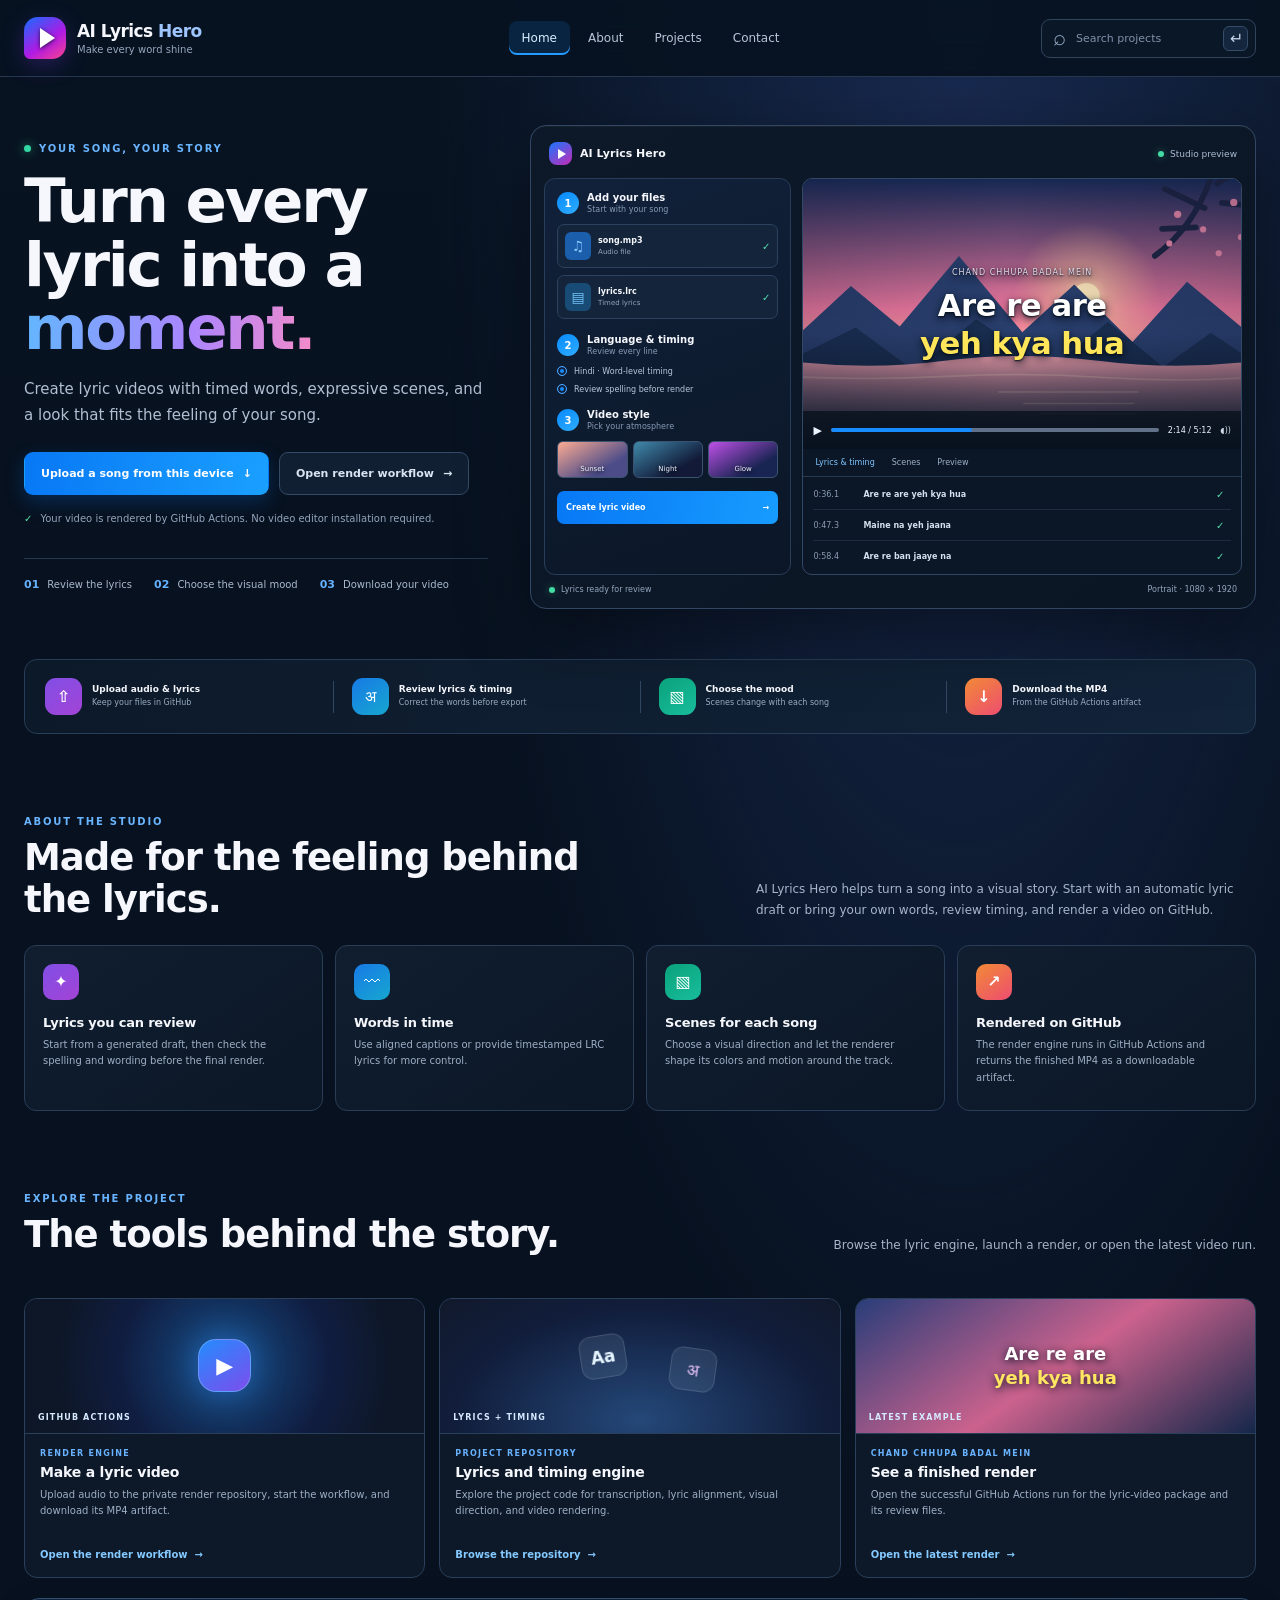
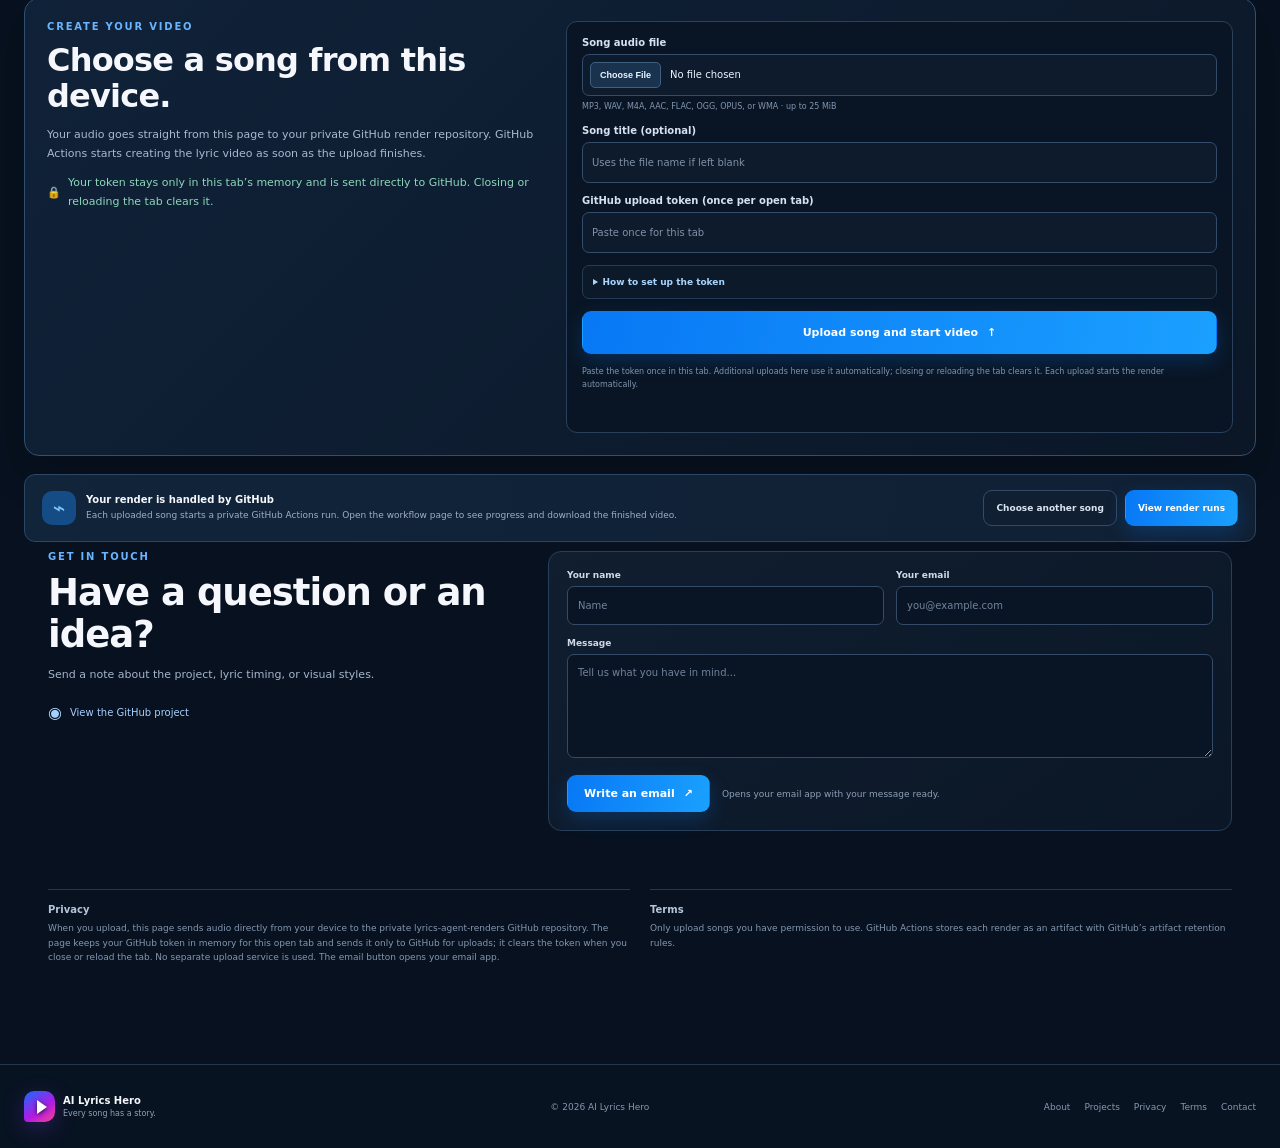
==== commit 158ae11a: "Remember GitHub upload token for the open tab" ====
--- a/index.html
+++ b/index.html
@@ -87,20 +87,20 @@
   <article class="project-card searchable-item" data-search="lyrics timing engine code repository open source python transcription hindi"><div class="project-art art-lyrics"><span class="floating-note note-one">Aa</span><span class="floating-note note-two">अ</span><span class="project-label">LYRICS + TIMING</span></div><div class="project-body"><p class="project-kicker">PROJECT REPOSITORY</p><h3>Lyrics and timing engine</h3><p>Explore the project code for transcription, lyric alignment, visual direction, and video rendering.</p><a class="text-link" href="https://github.com/nanesh7912-stack/lyrics-agent/tree/main/ai_lyrics_hero" target="_blank" rel="noopener">Browse the repository <span aria-hidden="true">→</span></a></div></article>
   <article class="project-card searchable-item" data-search="chand chhupa badal mein latest example video run artifact"><div class="project-art art-example"><span class="example-lyric">Are re are<br><b>yeh kya hua</b></span><span class="project-label">LATEST EXAMPLE</span></div><div class="project-body"><p class="project-kicker">CHAND CHHUPA BADAL MEIN</p><h3>See a finished render</h3><p>Open the successful GitHub Actions run for the lyric-video package and its review files.</p><a class="text-link" href="https://github.com/nanesh7912-stack/lyrics-agent-renders/actions/runs/40935482780" target="_blank" rel="noopener">Open the latest render <span aria-hidden="true">→</span></a></div></article>
 </div><div class="device-upload" id="upload" aria-labelledby="upload-title">
-  <div class="upload-intro"><p class="eyebrow">CREATE YOUR VIDEO</p><h2 id="upload-title">Choose a song from this device.</h2><p>Your audio goes straight from this page to your private GitHub render repository. GitHub Actions starts creating the lyric video as soon as the upload finishes.</p><p class="upload-privacy"><span aria-hidden="true">🔒</span> The page does not save your token or send it to another service.</p></div>
+  <div class="upload-intro"><p class="eyebrow">CREATE YOUR VIDEO</p><h2 id="upload-title">Choose a song from this device.</h2><p>Your audio goes straight from this page to your private GitHub render repository. GitHub Actions starts creating the lyric video as soon as the upload finishes.</p><p class="upload-privacy"><span aria-hidden="true">🔒</span> Your token stays only in this tab’s memory and is sent directly to GitHub. Closing or reloading the tab clears it.</p></div>
   <form class="upload-form" id="direct-upload-form">
     <label><span>Song audio file</span><input id="upload-audio" name="audio" type="file" accept=".mp3,.wav,.m4a,.aac,.flac,.ogg,.opus,.wma,.mp4,audio/*" required><small>MP3, WAV, M4A, AAC, FLAC, OGG, OPUS, or WMA · up to 25 MiB</small></label>
     <label><span>Song title (optional)</span><input id="upload-title" name="title" type="text" maxlength="100" autocomplete="off" placeholder="Uses the file name if left blank"></label>
-    <label><span>GitHub upload token</span><input id="upload-token" name="token" type="password" required autocomplete="off" autocapitalize="off" spellcheck="false" placeholder="Paste your fine-grained token"></label>
-    <details class="upload-help"><summary>How to set up the token</summary><ol><li>Open GitHub’s token settings and create a <strong>fine-grained personal access token</strong>.</li><li>Under repository access, select <strong>Only select repositories</strong>, then choose <code>lyrics-agent-renders</code>.</li><li>Under repository permissions, set <strong>Contents</strong> to <strong>Read and write</strong>. No Actions permission is needed.</li><li>Generate the token, return here, paste it above, and upload your song.</li></ol><a href="https://github.com/settings/personal-access-tokens/new" target="_blank" rel="noopener">Open GitHub token settings ↗</a></details>
+    <label><span>GitHub upload token (once per open tab)</span><input id="upload-token" name="token" type="password" autocomplete="off" autocapitalize="off" spellcheck="false" placeholder="Paste once for this tab"></label>
+    <details class="upload-help"><summary>How to set up the token</summary><ol><li>Open GitHub’s token settings and create a <strong>fine-grained personal access token</strong>.</li><li>Under repository access, select <strong>Only select repositories</strong>, then choose <code>lyrics-agent-renders</code>.</li><li>Under repository permissions, set <strong>Contents</strong> to <strong>Read and write</strong>. No Actions permission is needed.</li><li>Generate the token, return here, paste it once, and upload. The page reuses it in this tab and clears it when you close or reload the tab.</li></ol><a href="https://github.com/settings/personal-access-tokens/new" target="_blank" rel="noopener">Open GitHub token settings ↗</a></details>
     <button class="button button-primary upload-submit" id="upload-submit" type="submit">Upload song and start video <span aria-hidden="true">↑</span></button>
-    <p class="upload-note">Uploading adds your song to the private repository. The render starts automatically, and you can check its progress below.</p>
+    <p class="upload-note">Paste the token once in this tab. Additional uploads here use it automatically; closing or reloading the tab clears it. Each upload starts the render automatically.</p>
     <p class="upload-status" id="upload-status" role="status" aria-live="polite"></p><a class="upload-runs" id="upload-runs" href="https://github.com/nanesh7912-stack/lyrics-agent-renders/actions/workflows/render-video.yml" target="_blank" rel="noopener" hidden>View render status ↗</a>
   </form>
 </div><div class="workflow-callout"><div><span class="callout-icon" aria-hidden="true">⌁</span><span><strong>Your render is handled by GitHub</strong><small>Each uploaded song starts a private GitHub Actions run. Open the workflow page to see progress and download the finished video.</small></span></div><div class="callout-actions"><a class="button button-secondary" href="#upload">Choose another song</a><a class="button button-primary" href="https://github.com/nanesh7912-stack/lyrics-agent-renders/actions/workflows/render-video.yml" target="_blank" rel="noopener">View render runs</a></div></div>
 <section class="contact-section section-wrap section-block" id="contact" aria-labelledby="contact-title"><div class="section-heading contact-heading"><div><p class="eyebrow">GET IN TOUCH</p><h2 id="contact-title">Have a question or an idea?</h2><p>Send a note about the project, lyric timing, or visual styles.</p></div><a class="social-link" href="https://github.com/nanesh7912-stack/lyrics-agent" target="_blank" rel="noopener" aria-label="AI Lyrics Hero on GitHub"><span aria-hidden="true">◉</span> View the GitHub project</a></div>
 <form class="contact-form" id="contact-form"><div class="contact-fields"><label><span>Your name</span><input name="name" type="text" autocomplete="name" maxlength="100" required placeholder="Name"></label><label><span>Your email</span><input name="email" type="email" autocomplete="email" maxlength="200" required placeholder="you@example.com"></label></div><label><span>Message</span><textarea name="message" rows="5" maxlength="5000" required placeholder="Tell us what you have in mind..."></textarea></label><div class="form-actions"><button class="button button-primary" type="submit">Write an email <span aria-hidden="true">↗</span></button><span>Opens your email app with your message ready.</span></div></form></section>
-<section class="legal-section section-wrap" aria-label="Privacy and terms"><article id="privacy"><h2>Privacy</h2><p>When you upload, this page sends audio directly from your device to the private lyrics-agent-renders GitHub repository. Your GitHub token is used only for that upload, is never saved by this page, and is cleared when the request finishes. No separate upload service is used. The email button opens your email app.</p></article><article id="terms"><h2>Terms</h2><p>Only upload songs you have permission to use. GitHub Actions stores each render as an artifact with GitHub’s artifact retention rules.</p></article></section>
+<section class="legal-section section-wrap" aria-label="Privacy and terms"><article id="privacy"><h2>Privacy</h2><p>When you upload, this page sends audio directly from your device to the private lyrics-agent-renders GitHub repository. The page keeps your GitHub token in memory for this open tab and sends it only to GitHub for uploads; it clears the token when you close or reload the tab. No separate upload service is used. The email button opens your email app.</p></article><article id="terms"><h2>Terms</h2><p>Only upload songs you have permission to use. GitHub Actions stores each render as an artifact with GitHub’s artifact retention rules.</p></article></section>
 </main>
 <footer class="site-footer"><div class="footer-inner"><a class="footer-brand" href="#home"><span class="brand-mark" aria-hidden="true"><span></span></span><span><strong>AI Lyrics Hero</strong><small>Every song has a story.</small></span></a><span class="copyright">© <span id="year">2026</span> AI Lyrics Hero</span><nav aria-label="Footer links"><a href="#about">About</a><a href="#projects">Projects</a><a href="#privacy">Privacy</a><a href="#terms">Terms</a><a href="#contact">Contact</a></nav></div></footer>
 <script>
@@ -163,6 +163,7 @@
     const uploadButton = document.querySelector('#upload-submit');
     const uploadStatus = document.querySelector('#upload-status');
     const uploadRuns = document.querySelector('#upload-runs');
+    let sessionToken = '';
     const allowedAudio = new Set(['.mp3','.wav','.m4a','.aac','.flac','.ogg','.opus','.wma','.mp4']);
     const maxAudioBytes = 25 * 1024 * 1024;
 
@@ -182,12 +183,13 @@
     uploadForm.addEventListener('submit', async event => {
       event.preventDefault();
       const file = audioInput.files && audioInput.files[0];
-      const token = tokenInput.value.trim();
+      const token = sessionToken || tokenInput.value.trim();
       const extension = file ? '.' + file.name.split('.').pop().toLowerCase() : '';
       if (!file) { setUploadStatus('Choose a song from your device first.', 'error'); return; }
       if (!allowedAudio.has(extension)) { setUploadStatus('Choose an MP3, WAV, M4A, AAC, FLAC, OGG, OPUS, WMA, or MP4 audio file.', 'error'); return; }
       if (file.size > maxAudioBytes) { setUploadStatus('This song is larger than 25 MiB. Choose a smaller audio file.', 'error'); return; }
-      if (!token) { setUploadStatus('Paste your GitHub upload token to continue.', 'error'); tokenInput.focus(); return; }
+      if (!token) { setUploadStatus('Paste your GitHub token once for this tab, or open “How to set up the token” to create one.', 'error'); tokenInput.focus(); return; }
+      sessionToken = token;
 
       const requestedTitle = (titleInput.value.trim() || file.name.replace(/\.[^.]+$/, '')).normalize('NFKD').replace(/[\u0300-\u036f]/g, '');
       let safeTitle = requestedTitle.replace(/[^A-Za-z0-9._ -]/g, ' ').replace(/\s+/g, ' ').trim().replace(/[ .]+/g, '-').replace(/-+/g, '-').slice(0, 80);
@@ -208,13 +210,13 @@
         });
         const result = await response.json().catch(() => ({}));
         if (!response.ok) {
-          if (response.status === 401) throw new Error('GitHub did not accept this token. Check that it is current and was copied correctly.');
-          if (response.status === 403 || response.status === 404) throw new Error('GitHub could not write to the render repository. Check that the token is limited to lyrics-agent-renders and has Contents: Read and write permission.');
+          if (response.status === 401) { sessionToken = ''; throw new Error('GitHub did not accept this token. It was cleared; check it and paste it again.'); }
+          if (response.status === 403 || response.status === 404) { sessionToken = ''; throw new Error('GitHub could not write to the render repository. The token was cleared; check its repository and Contents: Read and write permission, then paste it again.'); }
           throw new Error('GitHub upload failed (' + response.status + '). ' + (result.message || 'Please try again.'));
         }
         uploadForm.reset();
         uploadRuns.hidden = false;
-        setUploadStatus('Song uploaded. GitHub Actions is starting your lyric video now.', 'success');
+        setUploadStatus('Song uploaded. GitHub Actions is starting your lyric video now. You can upload more songs in this tab without pasting the token again.', 'success');
       } catch (error) {
         setUploadStatus(error instanceof Error ? error.message : 'The upload did not finish. Please try again.', 'error');
       } finally {
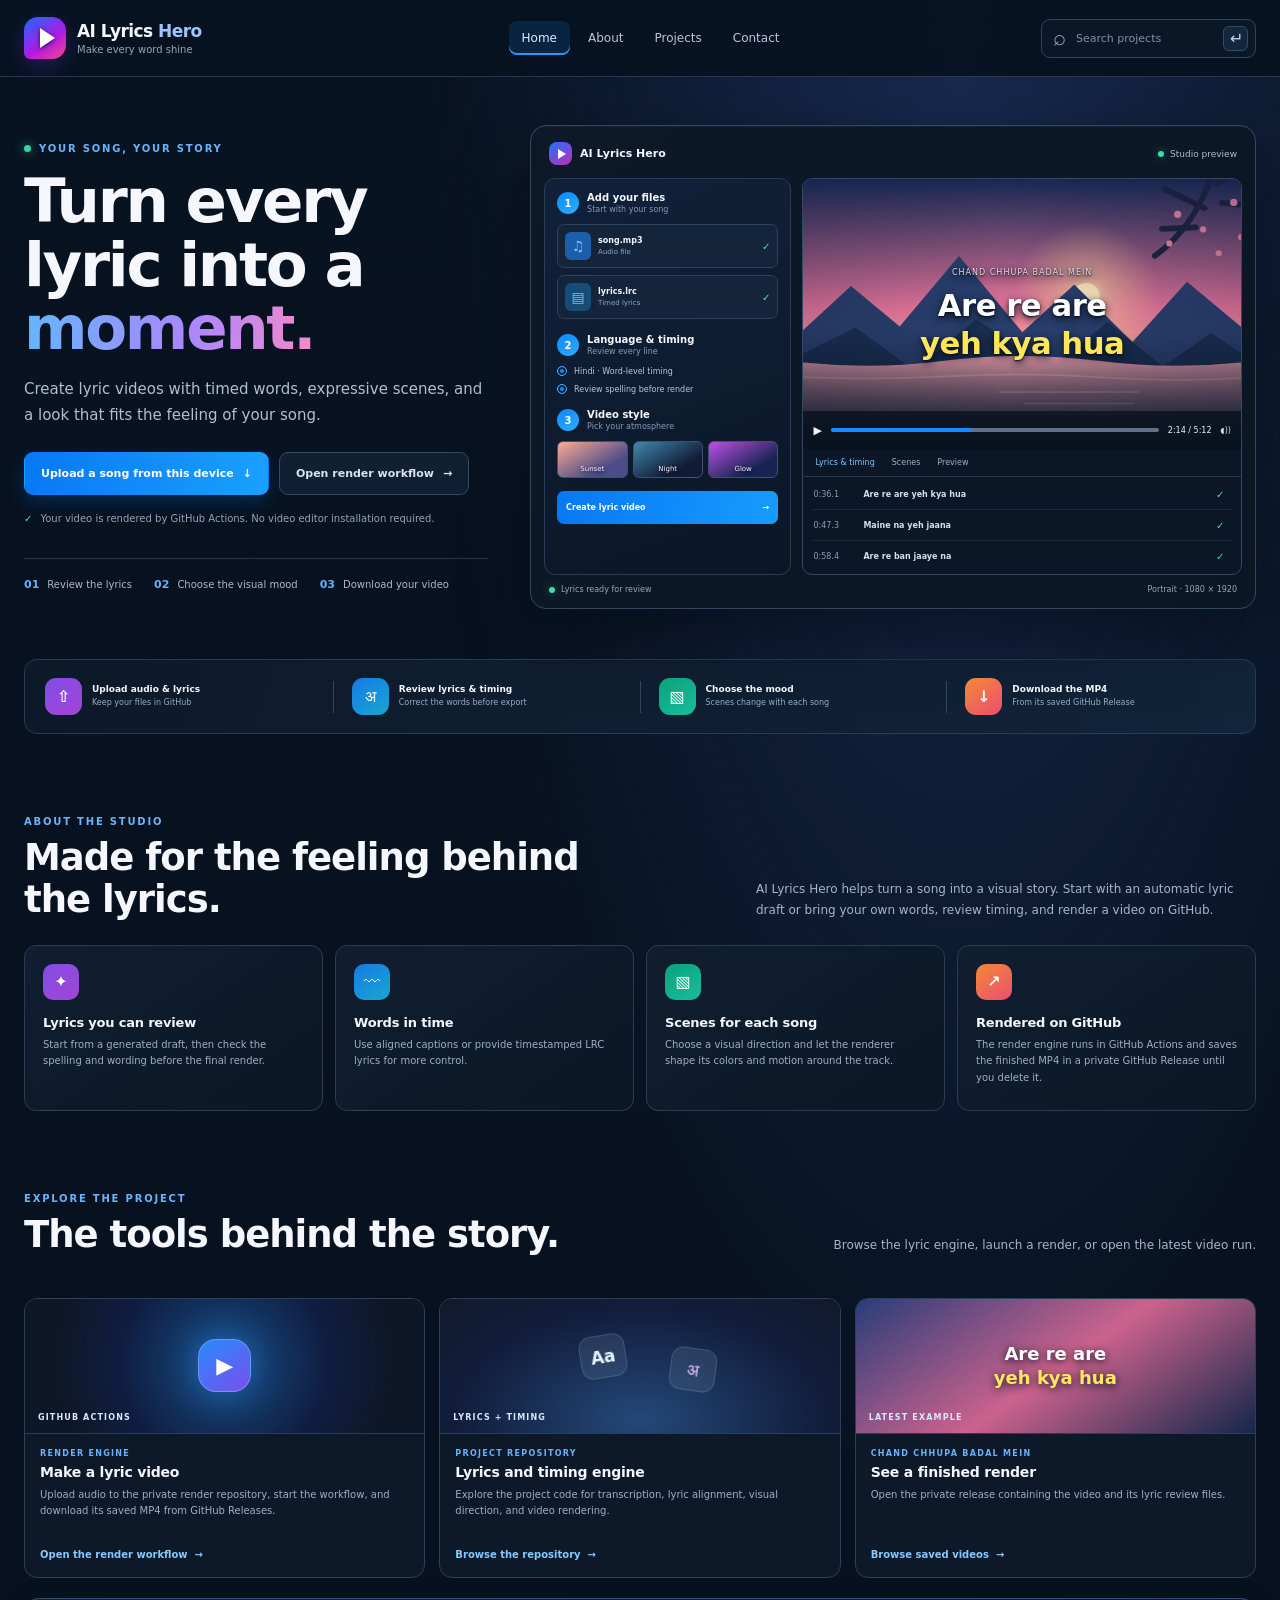
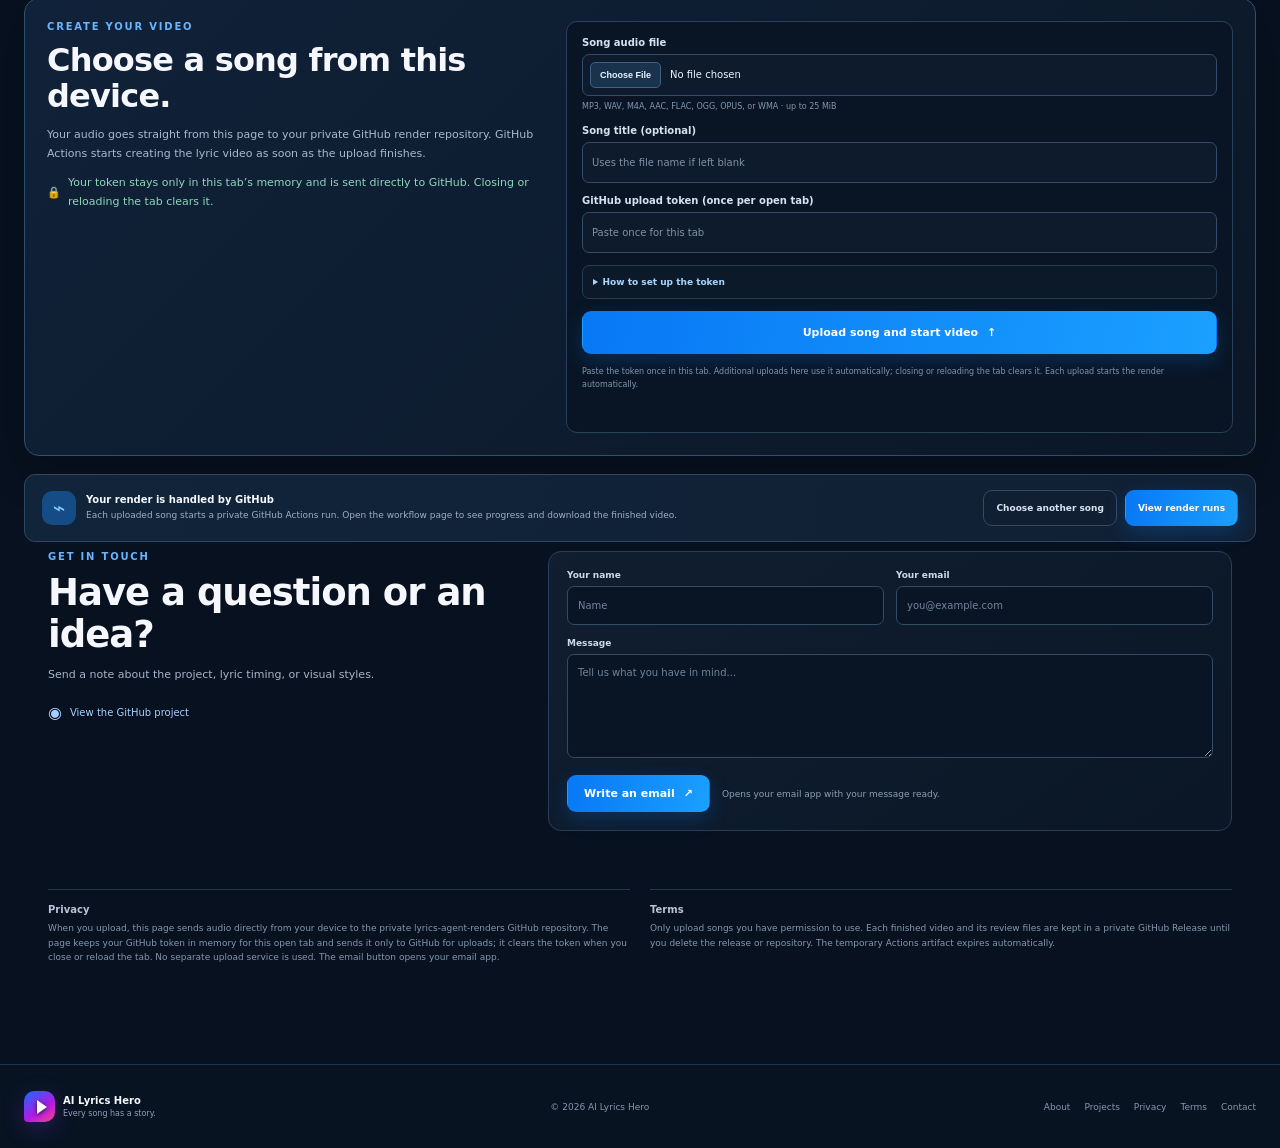
==== commit 992010ee: "Link to permanently saved lyric videos" ====
--- a/index.html
+++ b/index.html
@@ -75,17 +75,17 @@
     </div><div class="studio-foot"><span><i></i> Lyrics ready for review</span><span>Portrait · 1080 × 1920</span></div>
   </div>
 </section>
-<section class="workflow-band section-wrap" aria-label="How to make a video"><div><span class="workflow-icon purple" aria-hidden="true">⇧</span><span><strong>Upload audio & lyrics</strong><small>Keep your files in GitHub</small></span></div><span class="workflow-divider" aria-hidden="true"></span><div><span class="workflow-icon blue" aria-hidden="true">अ</span><span><strong>Review lyrics & timing</strong><small>Correct the words before export</small></span></div><span class="workflow-divider" aria-hidden="true"></span><div><span class="workflow-icon green" aria-hidden="true">▧</span><span><strong>Choose the mood</strong><small>Scenes change with each song</small></span></div><span class="workflow-divider" aria-hidden="true"></span><div><span class="workflow-icon coral" aria-hidden="true">↓</span><span><strong>Download the MP4</strong><small>From the GitHub Actions artifact</small></span></div></section>
+<section class="workflow-band section-wrap" aria-label="How to make a video"><div><span class="workflow-icon purple" aria-hidden="true">⇧</span><span><strong>Upload audio & lyrics</strong><small>Keep your files in GitHub</small></span></div><span class="workflow-divider" aria-hidden="true"></span><div><span class="workflow-icon blue" aria-hidden="true">अ</span><span><strong>Review lyrics & timing</strong><small>Correct the words before export</small></span></div><span class="workflow-divider" aria-hidden="true"></span><div><span class="workflow-icon green" aria-hidden="true">▧</span><span><strong>Choose the mood</strong><small>Scenes change with each song</small></span></div><span class="workflow-divider" aria-hidden="true"></span><div><span class="workflow-icon coral" aria-hidden="true">↓</span><span><strong>Download the MP4</strong><small>From its saved GitHub Release</small></span></div></section>
 <section class="about-section section-wrap section-block" id="about" aria-labelledby="about-title"><div class="section-heading"><div><p class="eyebrow">ABOUT THE STUDIO</p><h2 id="about-title">Made for the feeling behind the lyrics.</h2></div><p>AI Lyrics Hero helps turn a song into a visual story. Start with an automatic lyric draft or bring your own words, review timing, and render a video on GitHub.</p></div><div class="feature-grid">
   <article class="feature-card searchable-item" data-search="automatic lyrics transcription review words spelling"><span class="feature-icon purple" aria-hidden="true">✦</span><h3>Lyrics you can review</h3><p>Start from a generated draft, then check the spelling and wording before the final render.</p></article>
   <article class="feature-card searchable-item" data-search="timing captions hindi lrc word alignment"><span class="feature-icon blue" aria-hidden="true">〰</span><h3>Words in time</h3><p>Use aligned captions or provide timestamped LRC lyrics for more control.</p></article>
   <article class="feature-card searchable-item" data-search="background scenes visuals song mood animated"><span class="feature-icon green" aria-hidden="true">▧</span><h3>Scenes for each song</h3><p>Choose a visual direction and let the renderer shape its colors and motion around the track.</p></article>
-  <article class="feature-card searchable-item" data-search="github actions private render cloud mp4 video"><span class="feature-icon coral" aria-hidden="true">↗</span><h3>Rendered on GitHub</h3><p>The render engine runs in GitHub Actions and returns the finished MP4 as a downloadable artifact.</p></article>
+  <article class="feature-card searchable-item" data-search="github actions private render cloud mp4 video"><span class="feature-icon coral" aria-hidden="true">↗</span><h3>Rendered on GitHub</h3><p>The render engine runs in GitHub Actions and saves the finished MP4 in a private GitHub Release until you delete it.</p></article>
 </div></section>
 <section class="projects-section section-wrap section-block" id="projects" aria-labelledby="projects-title"><div class="section-heading section-heading-projects"><div><p class="eyebrow">EXPLORE THE PROJECT</p><h2 id="projects-title">The tools behind the story.</h2></div><p>Browse the lyric engine, launch a render, or open the latest video run.</p></div><p class="search-feedback" id="search-feedback" aria-live="polite"></p><div class="project-grid">
-  <article class="project-card searchable-item" data-search="github actions render engine video render workflow private"><div class="project-art art-engine"><span class="project-symbol" aria-hidden="true">▶</span><span class="project-label">GITHUB ACTIONS</span></div><div class="project-body"><p class="project-kicker">RENDER ENGINE</p><h3>Make a lyric video</h3><p>Upload audio to the private render repository, start the workflow, and download its MP4 artifact.</p><a class="text-link" href="https://github.com/nanesh7912-stack/lyrics-agent-renders/actions/workflows/render-video.yml" target="_blank" rel="noopener">Open the render workflow <span aria-hidden="true">→</span></a></div></article>
+  <article class="project-card searchable-item" data-search="github actions render engine video render workflow private"><div class="project-art art-engine"><span class="project-symbol" aria-hidden="true">▶</span><span class="project-label">GITHUB ACTIONS</span></div><div class="project-body"><p class="project-kicker">RENDER ENGINE</p><h3>Make a lyric video</h3><p>Upload audio to the private render repository, start the workflow, and download its saved MP4 from GitHub Releases.</p><a class="text-link" href="https://github.com/nanesh7912-stack/lyrics-agent-renders/actions/workflows/render-video.yml" target="_blank" rel="noopener">Open the render workflow <span aria-hidden="true">→</span></a></div></article>
   <article class="project-card searchable-item" data-search="lyrics timing engine code repository open source python transcription hindi"><div class="project-art art-lyrics"><span class="floating-note note-one">Aa</span><span class="floating-note note-two">अ</span><span class="project-label">LYRICS + TIMING</span></div><div class="project-body"><p class="project-kicker">PROJECT REPOSITORY</p><h3>Lyrics and timing engine</h3><p>Explore the project code for transcription, lyric alignment, visual direction, and video rendering.</p><a class="text-link" href="https://github.com/nanesh7912-stack/lyrics-agent/tree/main/ai_lyrics_hero" target="_blank" rel="noopener">Browse the repository <span aria-hidden="true">→</span></a></div></article>
-  <article class="project-card searchable-item" data-search="chand chhupa badal mein latest example video run artifact"><div class="project-art art-example"><span class="example-lyric">Are re are<br><b>yeh kya hua</b></span><span class="project-label">LATEST EXAMPLE</span></div><div class="project-body"><p class="project-kicker">CHAND CHHUPA BADAL MEIN</p><h3>See a finished render</h3><p>Open the successful GitHub Actions run for the lyric-video package and its review files.</p><a class="text-link" href="https://github.com/nanesh7912-stack/lyrics-agent-renders/actions/runs/40935482780" target="_blank" rel="noopener">Open the latest render <span aria-hidden="true">→</span></a></div></article>
+  <article class="project-card searchable-item" data-search="chand chhupa badal mein latest example video private release"><div class="project-art art-example"><span class="example-lyric">Are re are<br><b>yeh kya hua</b></span><span class="project-label">LATEST EXAMPLE</span></div><div class="project-body"><p class="project-kicker">CHAND CHHUPA BADAL MEIN</p><h3>See a finished render</h3><p>Open the private release containing the video and its lyric review files.</p><a class="text-link" href="https://github.com/nanesh7912-stack/lyrics-agent-renders/releases" target="_blank" rel="noopener">Browse saved videos <span aria-hidden="true">→</span></a></div></article>
 </div><div class="device-upload" id="upload" aria-labelledby="upload-title">
   <div class="upload-intro"><p class="eyebrow">CREATE YOUR VIDEO</p><h2 id="upload-title">Choose a song from this device.</h2><p>Your audio goes straight from this page to your private GitHub render repository. GitHub Actions starts creating the lyric video as soon as the upload finishes.</p><p class="upload-privacy"><span aria-hidden="true">🔒</span> Your token stays only in this tab’s memory and is sent directly to GitHub. Closing or reloading the tab clears it.</p></div>
   <form class="upload-form" id="direct-upload-form">
@@ -100,7 +100,7 @@
 </div><div class="workflow-callout"><div><span class="callout-icon" aria-hidden="true">⌁</span><span><strong>Your render is handled by GitHub</strong><small>Each uploaded song starts a private GitHub Actions run. Open the workflow page to see progress and download the finished video.</small></span></div><div class="callout-actions"><a class="button button-secondary" href="#upload">Choose another song</a><a class="button button-primary" href="https://github.com/nanesh7912-stack/lyrics-agent-renders/actions/workflows/render-video.yml" target="_blank" rel="noopener">View render runs</a></div></div>
 <section class="contact-section section-wrap section-block" id="contact" aria-labelledby="contact-title"><div class="section-heading contact-heading"><div><p class="eyebrow">GET IN TOUCH</p><h2 id="contact-title">Have a question or an idea?</h2><p>Send a note about the project, lyric timing, or visual styles.</p></div><a class="social-link" href="https://github.com/nanesh7912-stack/lyrics-agent" target="_blank" rel="noopener" aria-label="AI Lyrics Hero on GitHub"><span aria-hidden="true">◉</span> View the GitHub project</a></div>
 <form class="contact-form" id="contact-form"><div class="contact-fields"><label><span>Your name</span><input name="name" type="text" autocomplete="name" maxlength="100" required placeholder="Name"></label><label><span>Your email</span><input name="email" type="email" autocomplete="email" maxlength="200" required placeholder="you@example.com"></label></div><label><span>Message</span><textarea name="message" rows="5" maxlength="5000" required placeholder="Tell us what you have in mind..."></textarea></label><div class="form-actions"><button class="button button-primary" type="submit">Write an email <span aria-hidden="true">↗</span></button><span>Opens your email app with your message ready.</span></div></form></section>
-<section class="legal-section section-wrap" aria-label="Privacy and terms"><article id="privacy"><h2>Privacy</h2><p>When you upload, this page sends audio directly from your device to the private lyrics-agent-renders GitHub repository. The page keeps your GitHub token in memory for this open tab and sends it only to GitHub for uploads; it clears the token when you close or reload the tab. No separate upload service is used. The email button opens your email app.</p></article><article id="terms"><h2>Terms</h2><p>Only upload songs you have permission to use. GitHub Actions stores each render as an artifact with GitHub’s artifact retention rules.</p></article></section>
+<section class="legal-section section-wrap" aria-label="Privacy and terms"><article id="privacy"><h2>Privacy</h2><p>When you upload, this page sends audio directly from your device to the private lyrics-agent-renders GitHub repository. The page keeps your GitHub token in memory for this open tab and sends it only to GitHub for uploads; it clears the token when you close or reload the tab. No separate upload service is used. The email button opens your email app.</p></article><article id="terms"><h2>Terms</h2><p>Only upload songs you have permission to use. Each finished video and its review files are kept in a private GitHub Release until you delete the release or repository. The temporary Actions artifact expires automatically.</p></article></section>
 </main>
 <footer class="site-footer"><div class="footer-inner"><a class="footer-brand" href="#home"><span class="brand-mark" aria-hidden="true"><span></span></span><span><strong>AI Lyrics Hero</strong><small>Every song has a story.</small></span></a><span class="copyright">© <span id="year">2026</span> AI Lyrics Hero</span><nav aria-label="Footer links"><a href="#about">About</a><a href="#projects">Projects</a><a href="#privacy">Privacy</a><a href="#terms">Terms</a><a href="#contact">Contact</a></nav></div></footer>
 <script>
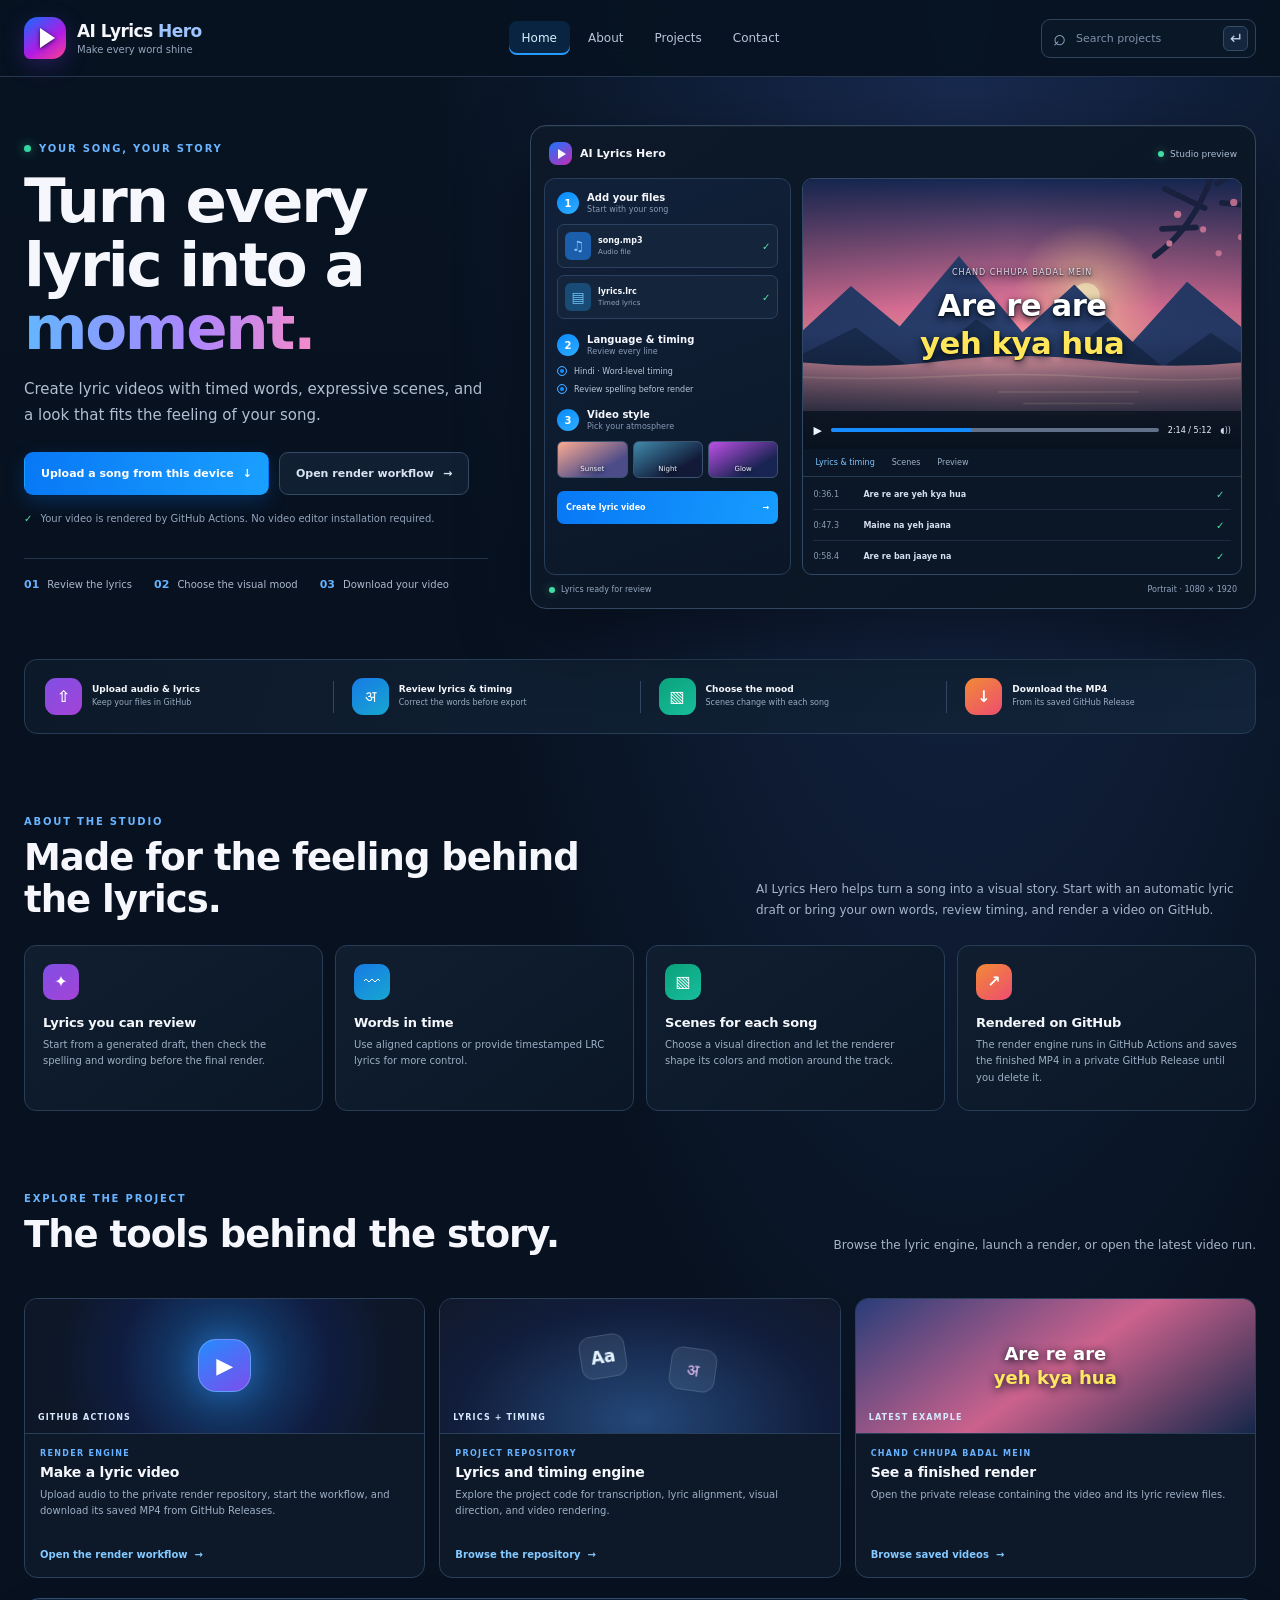
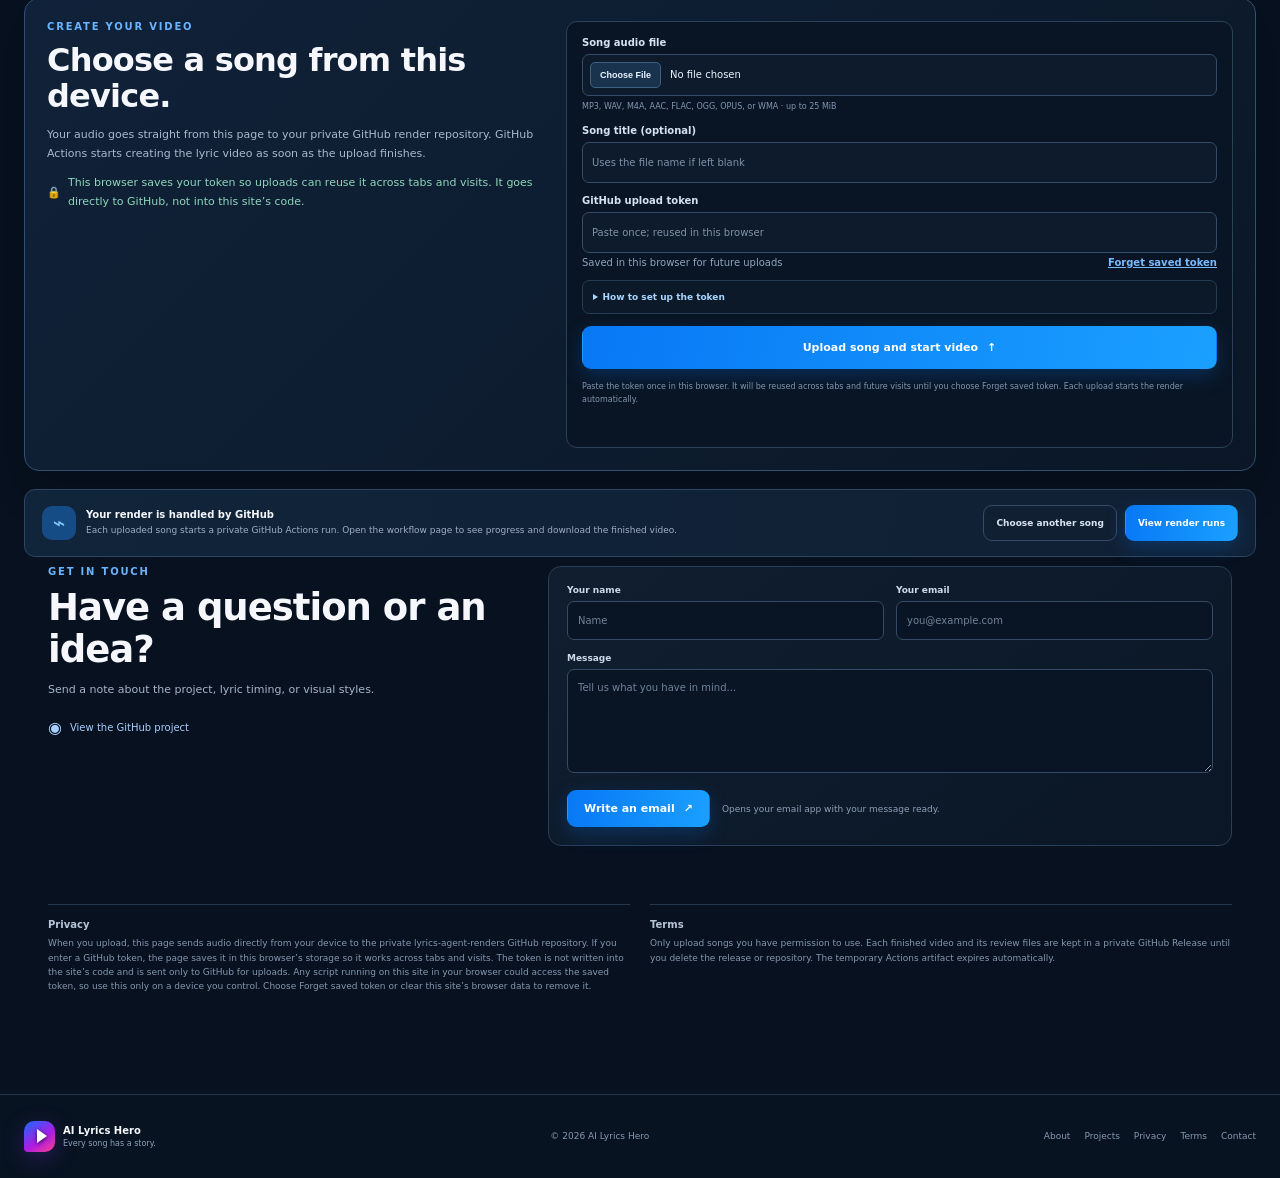
==== commit c1a20373: "Reuse GitHub upload token across browser tabs" ====
--- a/index.html
+++ b/index.html
@@ -35,7 +35,7 @@
 @media(prefers-reduced-motion:reduce){*,*::before,*::after{scroll-behavior:auto!important;transition-duration:.01ms!important;animation-duration:.01ms!important;animation-iteration-count:1!important}}
 
 .device-upload{scroll-margin-top:92px;display:grid;grid-template-columns:minmax(0,.85fr) minmax(300px,1.15fr);gap:26px;align-items:start;margin:20px 0 18px;padding:22px;border:1px solid #315071;border-radius:15px;background:linear-gradient(135deg,#102239,#0b1727);box-shadow:0 18px 42px #0003}
-.upload-intro .eyebrow{margin-bottom:10px}.upload-intro h2{margin:0 0 11px;font-size:clamp(23px,3vw,32px);line-height:1.15;letter-spacing:-.8px}.upload-intro>p:not(.eyebrow){color:#aab9cd;font-size:11px;line-height:1.7}.upload-intro .upload-privacy{display:flex;align-items:center;gap:7px;color:#8dd6ba!important}
+.token-actions{display:flex;align-items:center;justify-content:space-between;gap:12px;margin-top:-8px;color:#8fa4be;font-size:10px}.token-forget{padding:0;border:0;background:transparent;color:#78baff;font-size:10px;font-weight:700;text-decoration:underline;cursor:pointer}.token-forget:hover{color:#b8dcff}.upload-intro .eyebrow{margin-bottom:10px}.upload-intro h2{margin:0 0 11px;font-size:clamp(23px,3vw,32px);line-height:1.15;letter-spacing:-.8px}.upload-intro>p:not(.eyebrow){color:#aab9cd;font-size:11px;line-height:1.7}.upload-intro .upload-privacy{display:flex;align-items:center;gap:7px;color:#8dd6ba!important}
 .upload-form{display:grid;gap:12px;padding:15px;border:1px solid #2b405b;border-radius:11px;background:#091524}.upload-form label>span{display:block;margin-bottom:6px;color:#d6e2f1;font-size:10px;font-weight:750}.upload-form input[type=text],.upload-form input[type=password],.upload-form input[type=file]{display:block;width:100%;min-height:41px;padding:9px;border:1px solid #344c69;border-radius:7px;background:#0d1b2c;color:#edf5ff;font-size:10px}.upload-form input[type=file]{padding:7px}.upload-form input::file-selector-button{min-height:26px;margin-right:9px;padding:0 9px;border:1px solid #406082;border-radius:5px;background:#19324d;color:#eaf4ff;font-size:9px;font-weight:700}.upload-form input::placeholder{color:#8091a8}.upload-form label small{display:block;margin-top:5px;color:#8296b0;font-size:8px;line-height:1.5}
 .upload-help{padding:9px 10px;border:1px solid #263b54;border-radius:7px;background:#0c1928;color:#aebdd0;font-size:9px;line-height:1.65}.upload-help summary{color:#a8d5ff;font-weight:750;cursor:pointer}.upload-help ol{margin:9px 0 8px;padding-left:18px}.upload-help li+li{margin-top:4px}.upload-help code{color:#d9c8ff}.upload-help>a{color:#8bcaff;font-weight:700}.upload-submit{width:100%;cursor:pointer}.upload-submit:disabled{cursor:wait;opacity:.7}.upload-note{margin:0;color:#8195ae;font-size:8px;line-height:1.55}.upload-status{min-height:14px;margin:0;color:#9dcfff;font-size:10px;line-height:1.5}.upload-status[data-state=error]{color:#ffadb4}.upload-status[data-state=success]{color:#6de5b5}.upload-runs{color:#83c9ff;font-size:10px;font-weight:750}.upload-runs[hidden]{display:none}
 @media(max-width:760px){.device-upload{grid-template-columns:1fr;gap:14px;padding:16px}.upload-form{padding:12px}}
@@ -87,20 +87,20 @@
   <article class="project-card searchable-item" data-search="lyrics timing engine code repository open source python transcription hindi"><div class="project-art art-lyrics"><span class="floating-note note-one">Aa</span><span class="floating-note note-two">अ</span><span class="project-label">LYRICS + TIMING</span></div><div class="project-body"><p class="project-kicker">PROJECT REPOSITORY</p><h3>Lyrics and timing engine</h3><p>Explore the project code for transcription, lyric alignment, visual direction, and video rendering.</p><a class="text-link" href="https://github.com/nanesh7912-stack/lyrics-agent/tree/main/ai_lyrics_hero" target="_blank" rel="noopener">Browse the repository <span aria-hidden="true">→</span></a></div></article>
   <article class="project-card searchable-item" data-search="chand chhupa badal mein latest example video private release"><div class="project-art art-example"><span class="example-lyric">Are re are<br><b>yeh kya hua</b></span><span class="project-label">LATEST EXAMPLE</span></div><div class="project-body"><p class="project-kicker">CHAND CHHUPA BADAL MEIN</p><h3>See a finished render</h3><p>Open the private release containing the video and its lyric review files.</p><a class="text-link" href="https://github.com/nanesh7912-stack/lyrics-agent-renders/releases" target="_blank" rel="noopener">Browse saved videos <span aria-hidden="true">→</span></a></div></article>
 </div><div class="device-upload" id="upload" aria-labelledby="upload-title">
-  <div class="upload-intro"><p class="eyebrow">CREATE YOUR VIDEO</p><h2 id="upload-title">Choose a song from this device.</h2><p>Your audio goes straight from this page to your private GitHub render repository. GitHub Actions starts creating the lyric video as soon as the upload finishes.</p><p class="upload-privacy"><span aria-hidden="true">🔒</span> Your token stays only in this tab’s memory and is sent directly to GitHub. Closing or reloading the tab clears it.</p></div>
+  <div class="upload-intro"><p class="eyebrow">CREATE YOUR VIDEO</p><h2 id="upload-title">Choose a song from this device.</h2><p>Your audio goes straight from this page to your private GitHub render repository. GitHub Actions starts creating the lyric video as soon as the upload finishes.</p><p class="upload-privacy"><span aria-hidden="true">🔒</span> This browser saves your token so uploads can reuse it across tabs and visits. It goes directly to GitHub, not into this site’s code.</p></div>
   <form class="upload-form" id="direct-upload-form">
     <label><span>Song audio file</span><input id="upload-audio" name="audio" type="file" accept=".mp3,.wav,.m4a,.aac,.flac,.ogg,.opus,.wma,.mp4,audio/*" required><small>MP3, WAV, M4A, AAC, FLAC, OGG, OPUS, or WMA · up to 25 MiB</small></label>
     <label><span>Song title (optional)</span><input id="upload-title" name="title" type="text" maxlength="100" autocomplete="off" placeholder="Uses the file name if left blank"></label>
-    <label><span>GitHub upload token (once per open tab)</span><input id="upload-token" name="token" type="password" autocomplete="off" autocapitalize="off" spellcheck="false" placeholder="Paste once for this tab"></label>
-    <details class="upload-help"><summary>How to set up the token</summary><ol><li>Open GitHub’s token settings and create a <strong>fine-grained personal access token</strong>.</li><li>Under repository access, select <strong>Only select repositories</strong>, then choose <code>lyrics-agent-renders</code>.</li><li>Under repository permissions, set <strong>Contents</strong> to <strong>Read and write</strong>. No Actions permission is needed.</li><li>Generate the token, return here, paste it once, and upload. The page reuses it in this tab and clears it when you close or reload the tab.</li></ol><a href="https://github.com/settings/personal-access-tokens/new" target="_blank" rel="noopener">Open GitHub token settings ↗</a></details>
+    <label><span>GitHub upload token</span><input id="upload-token" name="token" type="password" autocomplete="off" autocapitalize="off" spellcheck="false" placeholder="Paste once; reused in this browser"></label><div class="token-actions"><span>Saved in this browser for future uploads</span><button class="token-forget" id="forget-upload-token" type="button">Forget saved token</button></div>
+    <details class="upload-help"><summary>How to set up the token</summary><ol><li>Open GitHub’s token settings and create a <strong>fine-grained personal access token</strong>.</li><li>Under repository access, select <strong>Only select repositories</strong>, then choose <code>lyrics-agent-renders</code>.</li><li>Under repository permissions, set <strong>Contents</strong> to <strong>Read and write</strong>. No Actions permission is needed.</li><li>Generate the token and paste it here once. This browser saves it for future tabs and visits; use <strong>Forget saved token</strong> to remove it.</li></ol><a href="https://github.com/settings/personal-access-tokens/new" target="_blank" rel="noopener">Open GitHub token settings ↗</a></details>
     <button class="button button-primary upload-submit" id="upload-submit" type="submit">Upload song and start video <span aria-hidden="true">↑</span></button>
-    <p class="upload-note">Paste the token once in this tab. Additional uploads here use it automatically; closing or reloading the tab clears it. Each upload starts the render automatically.</p>
+    <p class="upload-note">Paste the token once in this browser. It will be reused across tabs and future visits until you choose Forget saved token. Each upload starts the render automatically.</p>
     <p class="upload-status" id="upload-status" role="status" aria-live="polite"></p><a class="upload-runs" id="upload-runs" href="https://github.com/nanesh7912-stack/lyrics-agent-renders/actions/workflows/render-video.yml" target="_blank" rel="noopener" hidden>View render status ↗</a>
   </form>
 </div><div class="workflow-callout"><div><span class="callout-icon" aria-hidden="true">⌁</span><span><strong>Your render is handled by GitHub</strong><small>Each uploaded song starts a private GitHub Actions run. Open the workflow page to see progress and download the finished video.</small></span></div><div class="callout-actions"><a class="button button-secondary" href="#upload">Choose another song</a><a class="button button-primary" href="https://github.com/nanesh7912-stack/lyrics-agent-renders/actions/workflows/render-video.yml" target="_blank" rel="noopener">View render runs</a></div></div>
 <section class="contact-section section-wrap section-block" id="contact" aria-labelledby="contact-title"><div class="section-heading contact-heading"><div><p class="eyebrow">GET IN TOUCH</p><h2 id="contact-title">Have a question or an idea?</h2><p>Send a note about the project, lyric timing, or visual styles.</p></div><a class="social-link" href="https://github.com/nanesh7912-stack/lyrics-agent" target="_blank" rel="noopener" aria-label="AI Lyrics Hero on GitHub"><span aria-hidden="true">◉</span> View the GitHub project</a></div>
 <form class="contact-form" id="contact-form"><div class="contact-fields"><label><span>Your name</span><input name="name" type="text" autocomplete="name" maxlength="100" required placeholder="Name"></label><label><span>Your email</span><input name="email" type="email" autocomplete="email" maxlength="200" required placeholder="you@example.com"></label></div><label><span>Message</span><textarea name="message" rows="5" maxlength="5000" required placeholder="Tell us what you have in mind..."></textarea></label><div class="form-actions"><button class="button button-primary" type="submit">Write an email <span aria-hidden="true">↗</span></button><span>Opens your email app with your message ready.</span></div></form></section>
-<section class="legal-section section-wrap" aria-label="Privacy and terms"><article id="privacy"><h2>Privacy</h2><p>When you upload, this page sends audio directly from your device to the private lyrics-agent-renders GitHub repository. The page keeps your GitHub token in memory for this open tab and sends it only to GitHub for uploads; it clears the token when you close or reload the tab. No separate upload service is used. The email button opens your email app.</p></article><article id="terms"><h2>Terms</h2><p>Only upload songs you have permission to use. Each finished video and its review files are kept in a private GitHub Release until you delete the release or repository. The temporary Actions artifact expires automatically.</p></article></section>
+<section class="legal-section section-wrap" aria-label="Privacy and terms"><article id="privacy"><h2>Privacy</h2><p>When you upload, this page sends audio directly from your device to the private lyrics-agent-renders GitHub repository. If you enter a GitHub token, the page saves it in this browser’s storage so it works across tabs and visits. The token is not written into the site’s code and is sent only to GitHub for uploads. Any script running on this site in your browser could access the saved token, so use this only on a device you control. Choose Forget saved token or clear this site’s browser data to remove it.</p></article><article id="terms"><h2>Terms</h2><p>Only upload songs you have permission to use. Each finished video and its review files are kept in a private GitHub Release until you delete the release or repository. The temporary Actions artifact expires automatically.</p></article></section>
 </main>
 <footer class="site-footer"><div class="footer-inner"><a class="footer-brand" href="#home"><span class="brand-mark" aria-hidden="true"><span></span></span><span><strong>AI Lyrics Hero</strong><small>Every song has a story.</small></span></a><span class="copyright">© <span id="year">2026</span> AI Lyrics Hero</span><nav aria-label="Footer links"><a href="#about">About</a><a href="#projects">Projects</a><a href="#privacy">Privacy</a><a href="#terms">Terms</a><a href="#contact">Contact</a></nav></div></footer>
 <script>
@@ -160,10 +160,42 @@
     const audioInput = document.querySelector('#upload-audio');
     const titleInput = document.querySelector('#upload-title');
     const tokenInput = document.querySelector('#upload-token');
+    const forgetTokenButton = document.querySelector('#forget-upload-token');
     const uploadButton = document.querySelector('#upload-submit');
     const uploadStatus = document.querySelector('#upload-status');
     const uploadRuns = document.querySelector('#upload-runs');
+    const tokenStorageKey = 'ai-lyrics-hero.github-upload-token.v1';
     let sessionToken = '';
+    try {
+      sessionToken = window.localStorage.getItem(tokenStorageKey) || '';
+    } catch (_) {}
+    tokenInput.value = sessionToken;
+    const storeToken = token => {
+      try { window.localStorage.setItem(tokenStorageKey, token); return true; }
+      catch (_) { return false; }
+    };
+    const forgetSavedToken = () => {
+      sessionToken = '';
+      tokenInput.value = '';
+      try { window.localStorage.removeItem(tokenStorageKey); } catch (_) {}
+    };
+    forgetTokenButton.addEventListener('click', () => {
+      forgetSavedToken();
+      setUploadStatus('Saved token removed from this browser.', 'success');
+      tokenInput.focus();
+    });
+    tokenInput.addEventListener('input', () => { sessionToken = tokenInput.value.trim(); });
+    tokenInput.addEventListener('blur', () => {
+      const value = tokenInput.value.trim();
+      if (value) { sessionToken = value; storeToken(value); }
+      else if (!sessionToken) forgetSavedToken();
+    });
+    window.addEventListener('storage', event => {
+      if (event.key === tokenStorageKey) {
+        sessionToken = event.newValue || '';
+        tokenInput.value = sessionToken;
+      }
+    });
     const allowedAudio = new Set(['.mp3','.wav','.m4a','.aac','.flac','.ogg','.opus','.wma','.mp4']);
     const maxAudioBytes = 25 * 1024 * 1024;
 
@@ -188,8 +220,9 @@
       if (!file) { setUploadStatus('Choose a song from your device first.', 'error'); return; }
       if (!allowedAudio.has(extension)) { setUploadStatus('Choose an MP3, WAV, M4A, AAC, FLAC, OGG, OPUS, WMA, or MP4 audio file.', 'error'); return; }
       if (file.size > maxAudioBytes) { setUploadStatus('This song is larger than 25 MiB. Choose a smaller audio file.', 'error'); return; }
-      if (!token) { setUploadStatus('Paste your GitHub token once for this tab, or open “How to set up the token” to create one.', 'error'); tokenInput.focus(); return; }
+      if (!token) { setUploadStatus('Paste your GitHub token once, or open “How to set up the token” to create one. It will be saved in this browser for future uploads.', 'error'); tokenInput.focus(); return; }
       sessionToken = token;
+      const tokenSaved = storeToken(token);
 
       const requestedTitle = (titleInput.value.trim() || file.name.replace(/\.[^.]+$/, '')).normalize('NFKD').replace(/[\u0300-\u036f]/g, '');
       let safeTitle = requestedTitle.replace(/[^A-Za-z0-9._ -]/g, ' ').replace(/\s+/g, ' ').trim().replace(/[ .]+/g, '-').replace(/-+/g, '-').slice(0, 80);
@@ -199,7 +232,7 @@
       const apiUrl = 'https://api.github.com/repos/nanesh7912-stack/lyrics-agent-renders/contents/' + path.split('/').map(encodeURIComponent).join('/');
       uploadButton.disabled = true;
       uploadRuns.hidden = true;
-      setUploadStatus('Preparing your song for a direct GitHub upload…');
+      setUploadStatus(tokenSaved ? 'Preparing your song for a direct GitHub upload…' : 'Preparing upload. Your browser could not save the token, so it may ask again after this tab closes.');
       try {
         const content = toBase64(await file.arrayBuffer());
         setUploadStatus('Uploading directly to GitHub. Larger songs may take a little while…');
@@ -210,17 +243,17 @@
         });
         const result = await response.json().catch(() => ({}));
         if (!response.ok) {
-          if (response.status === 401) { sessionToken = ''; throw new Error('GitHub did not accept this token. It was cleared; check it and paste it again.'); }
-          if (response.status === 403 || response.status === 404) { sessionToken = ''; throw new Error('GitHub could not write to the render repository. The token was cleared; check its repository and Contents: Read and write permission, then paste it again.'); }
+          if (response.status === 401) { forgetSavedToken(); throw new Error('GitHub did not accept this token. It was cleared; check it and paste it again.'); }
+          if (response.status === 403 || response.status === 404) { forgetSavedToken(); throw new Error('GitHub could not write to the render repository. The token was cleared; check its repository and Contents: Read and write permission, then paste it again.'); }
           throw new Error('GitHub upload failed (' + response.status + '). ' + (result.message || 'Please try again.'));
         }
         uploadForm.reset();
         uploadRuns.hidden = false;
-        setUploadStatus('Song uploaded. GitHub Actions is starting your lyric video now. You can upload more songs in this tab without pasting the token again.', 'success');
+        setUploadStatus('Song uploaded. GitHub Actions is starting your lyric video. This browser saved your token for future uploads.', 'success');
       } catch (error) {
         setUploadStatus(error instanceof Error ? error.message : 'The upload did not finish. Please try again.', 'error');
       } finally {
-        tokenInput.value = '';
+        tokenInput.value = sessionToken;
         uploadButton.disabled = false;
       }
     });
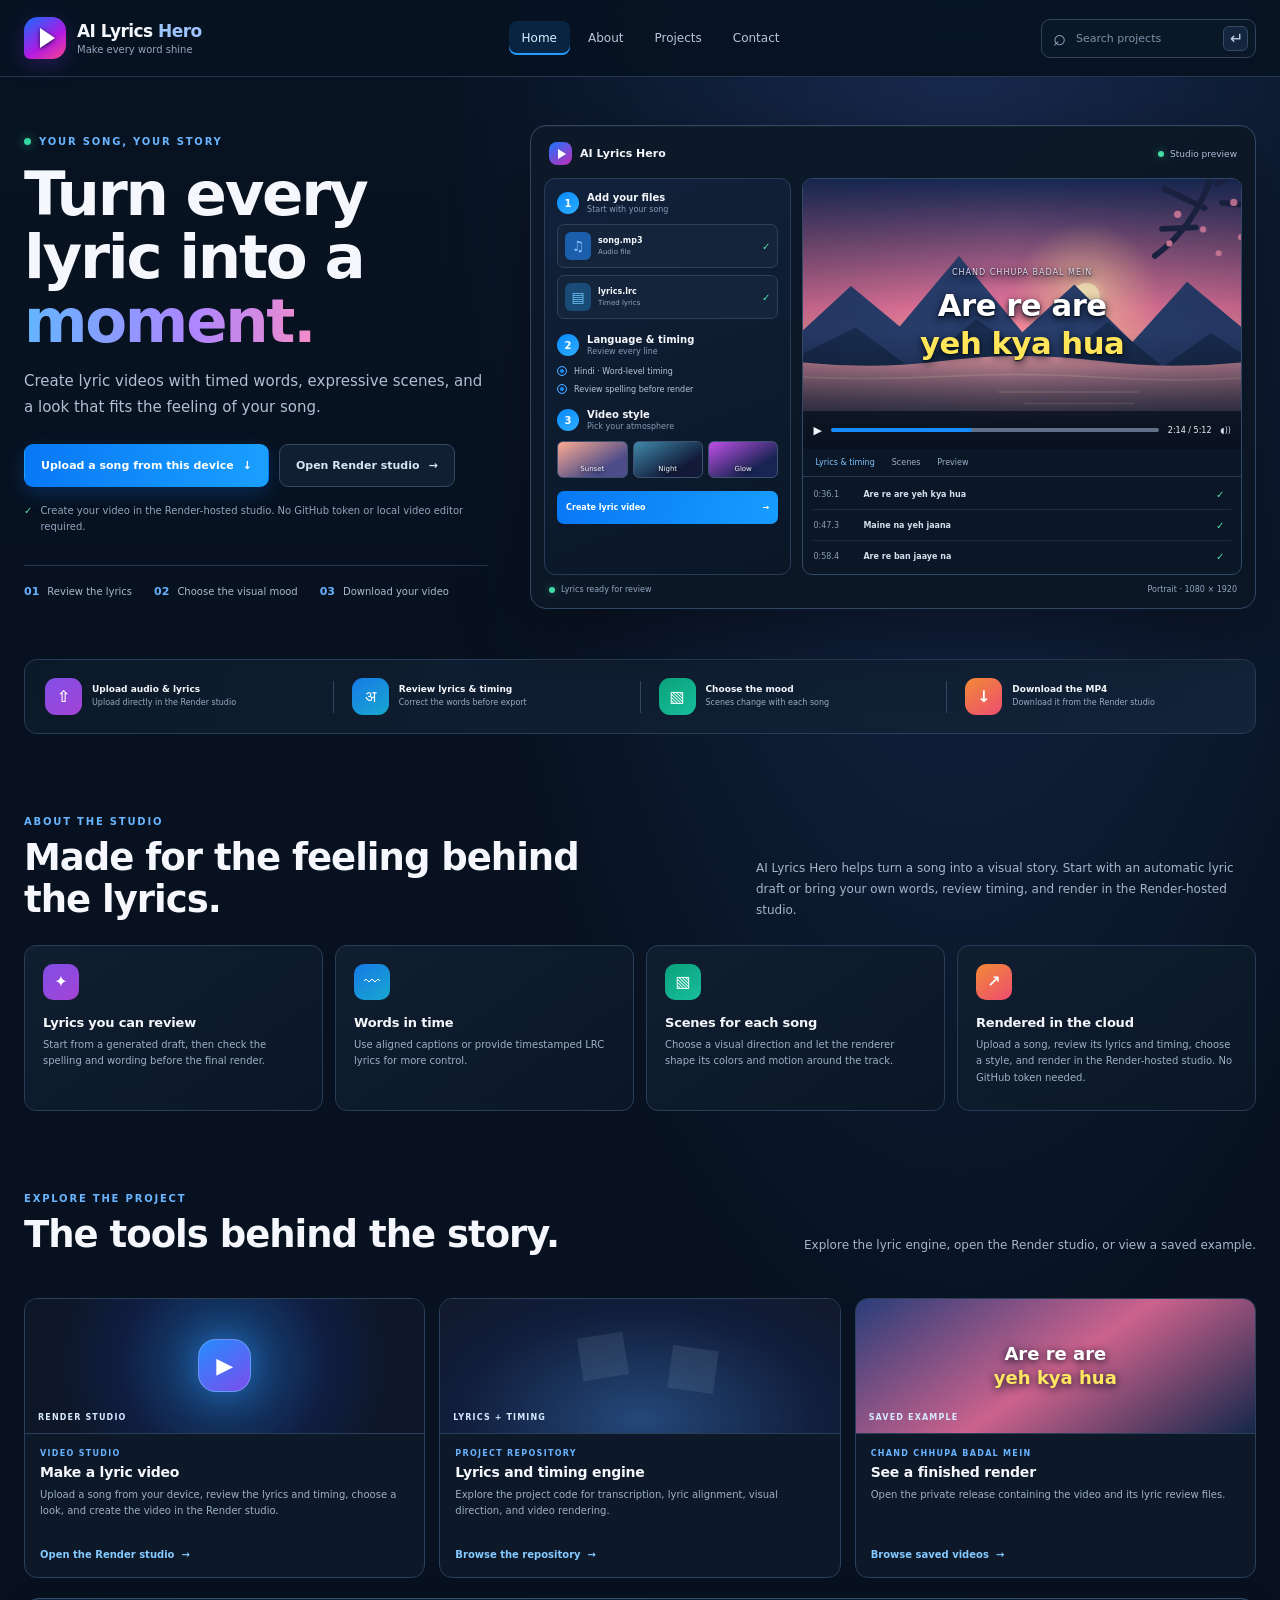
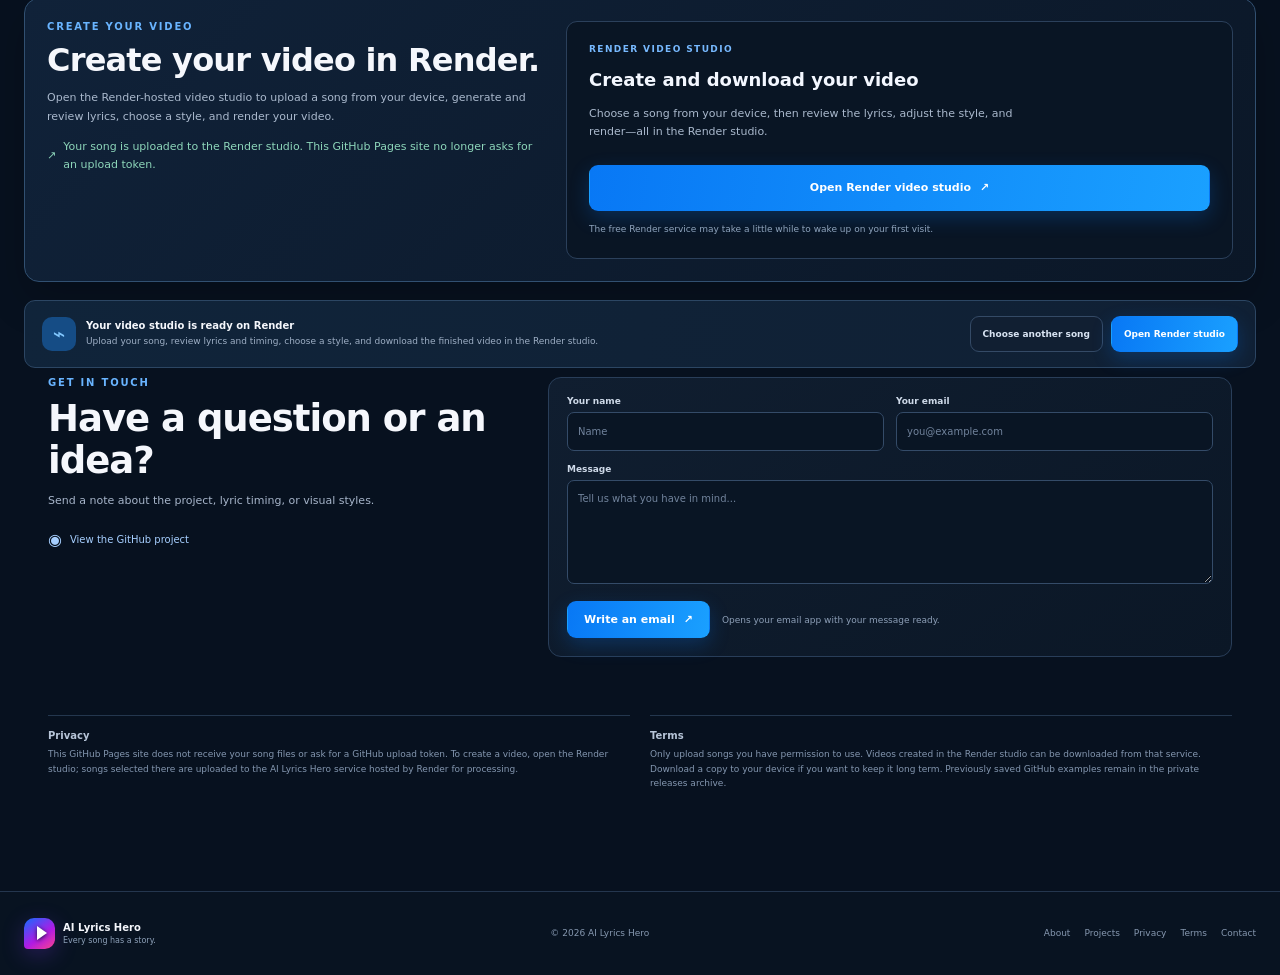
==== commit 46f4c10c: "Replace GitHub token uploader with Render studio link" ====
--- a/index.html
+++ b/index.html
@@ -4,7 +4,7 @@
 <meta charset="utf-8">
 <meta name="viewport" content="width=device-width,initial-scale=1">
 <meta name="theme-color" content="#07111f">
-<meta name="description" content="Make a lyric video with reviewed lyrics, timed captions, and song-inspired scenes. Render privately with GitHub Actions.">
+<meta name="description" content="Make a lyric video with reviewed lyrics, synced captions, and song-inspired scenes in the AI Lyrics Hero Render studio.">
 <title>AI Lyrics Hero — Make every word shine</title>
 <style>
 :root{color-scheme:dark;--bg:#07111f;--panel:#0e1a2b;--panel2:#122238;--line:#263d59;--text:#f5f7fc;--muted:#a7b5ca;--blue:#168cff;--green:#42d7a1;font-family:Inter,ui-sans-serif,system-ui,-apple-system,"Segoe UI",sans-serif;background:var(--bg);color:var(--text);font-synthesis:none;text-rendering:optimizeLegibility;scroll-behavior:smooth}
@@ -35,11 +35,11 @@
 @media(prefers-reduced-motion:reduce){*,*::before,*::after{scroll-behavior:auto!important;transition-duration:.01ms!important;animation-duration:.01ms!important;animation-iteration-count:1!important}}
 
 .device-upload{scroll-margin-top:92px;display:grid;grid-template-columns:minmax(0,.85fr) minmax(300px,1.15fr);gap:26px;align-items:start;margin:20px 0 18px;padding:22px;border:1px solid #315071;border-radius:15px;background:linear-gradient(135deg,#102239,#0b1727);box-shadow:0 18px 42px #0003}
-.token-actions{display:flex;align-items:center;justify-content:space-between;gap:12px;margin-top:-8px;color:#8fa4be;font-size:10px}.token-forget{padding:0;border:0;background:transparent;color:#78baff;font-size:10px;font-weight:700;text-decoration:underline;cursor:pointer}.token-forget:hover{color:#b8dcff}.upload-intro .eyebrow{margin-bottom:10px}.upload-intro h2{margin:0 0 11px;font-size:clamp(23px,3vw,32px);line-height:1.15;letter-spacing:-.8px}.upload-intro>p:not(.eyebrow){color:#aab9cd;font-size:11px;line-height:1.7}.upload-intro .upload-privacy{display:flex;align-items:center;gap:7px;color:#8dd6ba!important}
+.upload-intro .eyebrow{margin-bottom:10px}.upload-intro h2{margin:0 0 11px;font-size:clamp(23px,3vw,32px);line-height:1.15;letter-spacing:-.8px}.upload-intro>p:not(.eyebrow){color:#aab9cd;font-size:11px;line-height:1.7}.upload-intro .upload-privacy{display:flex;align-items:center;gap:7px;color:#8dd6ba!important}
 .upload-form{display:grid;gap:12px;padding:15px;border:1px solid #2b405b;border-radius:11px;background:#091524}.upload-form label>span{display:block;margin-bottom:6px;color:#d6e2f1;font-size:10px;font-weight:750}.upload-form input[type=text],.upload-form input[type=password],.upload-form input[type=file]{display:block;width:100%;min-height:41px;padding:9px;border:1px solid #344c69;border-radius:7px;background:#0d1b2c;color:#edf5ff;font-size:10px}.upload-form input[type=file]{padding:7px}.upload-form input::file-selector-button{min-height:26px;margin-right:9px;padding:0 9px;border:1px solid #406082;border-radius:5px;background:#19324d;color:#eaf4ff;font-size:9px;font-weight:700}.upload-form input::placeholder{color:#8091a8}.upload-form label small{display:block;margin-top:5px;color:#8296b0;font-size:8px;line-height:1.5}
 .upload-help{padding:9px 10px;border:1px solid #263b54;border-radius:7px;background:#0c1928;color:#aebdd0;font-size:9px;line-height:1.65}.upload-help summary{color:#a8d5ff;font-weight:750;cursor:pointer}.upload-help ol{margin:9px 0 8px;padding-left:18px}.upload-help li+li{margin-top:4px}.upload-help code{color:#d9c8ff}.upload-help>a{color:#8bcaff;font-weight:700}.upload-submit{width:100%;cursor:pointer}.upload-submit:disabled{cursor:wait;opacity:.7}.upload-note{margin:0;color:#8195ae;font-size:8px;line-height:1.55}.upload-status{min-height:14px;margin:0;color:#9dcfff;font-size:10px;line-height:1.5}.upload-status[data-state=error]{color:#ffadb4}.upload-status[data-state=success]{color:#6de5b5}.upload-runs{color:#83c9ff;font-size:10px;font-weight:750}.upload-runs[hidden]{display:none}
 @media(max-width:760px){.device-upload{grid-template-columns:1fr;gap:14px;padding:16px}.upload-form{padding:12px}}
-</style>
+.render-launch-card{align-content:center;min-height:100%;padding:22px}.render-launch-label{color:#77b9ff;font-size:9px;font-weight:800;letter-spacing:1.4px}.render-launch-card h3{margin:3px 0;color:#f3f7ff;font-size:18px}.render-launch-card>p:not(.upload-note){max-width:450px;color:#aab9cd;font-size:11px;line-height:1.7}.render-launch-card .button{width:100%;min-height:46px}.render-launch-card .upload-note{margin:0;color:#8fa4bd;font-size:9px;line-height:1.5}</style>
 </head>
 <body>
 <a class="skip-link" href="#main">Skip to content</a>
@@ -52,8 +52,8 @@
 <main id="main">
 <section class="hero section-wrap" id="home" aria-labelledby="hero-title">
   <div class="hero-copy"><p class="eyebrow"><span class="eyebrow-dot"></span> YOUR SONG, YOUR STORY</p><h1 id="hero-title">Turn every lyric into a <span>moment.</span></h1><p class="hero-intro">Create lyric videos with timed words, expressive scenes, and a look that fits the feeling of your song.</p>
-    <div class="hero-actions"><a class="button button-primary" href="#upload">Upload a song from this device <span aria-hidden="true">↓</span></a><a class="button button-secondary" href="https://github.com/nanesh7912-stack/lyrics-agent-renders/actions/workflows/render-video.yml" target="_blank" rel="noopener">Open render workflow <span aria-hidden="true">→</span></a></div>
-    <p class="hero-note"><span class="check-icon" aria-hidden="true">✓</span> Your video is rendered by GitHub Actions. No video editor installation required.</p>
+    <div class="hero-actions"><a class="button button-primary" href="#upload">Upload a song from this device <span aria-hidden="true">↓</span></a><a class="button button-secondary" href="https://lyrics-agent.onrender.com/" target="_blank" rel="noopener">Open Render studio <span aria-hidden="true">→</span></a></div>
+    <p class="hero-note"><span class="check-icon" aria-hidden="true">✓</span> Create your video in the Render-hosted studio. No GitHub token or local video editor required.</p>
     <div class="hero-stats" aria-label="Studio highlights"><div><strong>01</strong><span>Review the lyrics</span></div><div><strong>02</strong><span>Choose the visual mood</span></div><div><strong>03</strong><span>Download your video</span></div></div>
   </div>
   <div class="studio-card" role="img" aria-label="AI Lyrics Hero studio preview with song upload, lyric timing, and a sunset video canvas">
@@ -75,32 +75,23 @@
     </div><div class="studio-foot"><span><i></i> Lyrics ready for review</span><span>Portrait · 1080 × 1920</span></div>
   </div>
 </section>
-<section class="workflow-band section-wrap" aria-label="How to make a video"><div><span class="workflow-icon purple" aria-hidden="true">⇧</span><span><strong>Upload audio & lyrics</strong><small>Keep your files in GitHub</small></span></div><span class="workflow-divider" aria-hidden="true"></span><div><span class="workflow-icon blue" aria-hidden="true">अ</span><span><strong>Review lyrics & timing</strong><small>Correct the words before export</small></span></div><span class="workflow-divider" aria-hidden="true"></span><div><span class="workflow-icon green" aria-hidden="true">▧</span><span><strong>Choose the mood</strong><small>Scenes change with each song</small></span></div><span class="workflow-divider" aria-hidden="true"></span><div><span class="workflow-icon coral" aria-hidden="true">↓</span><span><strong>Download the MP4</strong><small>From its saved GitHub Release</small></span></div></section>
-<section class="about-section section-wrap section-block" id="about" aria-labelledby="about-title"><div class="section-heading"><div><p class="eyebrow">ABOUT THE STUDIO</p><h2 id="about-title">Made for the feeling behind the lyrics.</h2></div><p>AI Lyrics Hero helps turn a song into a visual story. Start with an automatic lyric draft or bring your own words, review timing, and render a video on GitHub.</p></div><div class="feature-grid">
+<section class="workflow-band section-wrap" aria-label="How to make a video"><div><span class="workflow-icon purple" aria-hidden="true">⇧</span><span><strong>Upload audio & lyrics</strong><small>Upload directly in the Render studio</small></span></div><span class="workflow-divider" aria-hidden="true"></span><div><span class="workflow-icon blue" aria-hidden="true">अ</span><span><strong>Review lyrics & timing</strong><small>Correct the words before export</small></span></div><span class="workflow-divider" aria-hidden="true"></span><div><span class="workflow-icon green" aria-hidden="true">▧</span><span><strong>Choose the mood</strong><small>Scenes change with each song</small></span></div><span class="workflow-divider" aria-hidden="true"></span><div><span class="workflow-icon coral" aria-hidden="true">↓</span><span><strong>Download the MP4</strong><small>Download it from the Render studio</small></span></div></section>
+<section class="about-section section-wrap section-block" id="about" aria-labelledby="about-title"><div class="section-heading"><div><p class="eyebrow">ABOUT THE STUDIO</p><h2 id="about-title">Made for the feeling behind the lyrics.</h2></div><p>AI Lyrics Hero helps turn a song into a visual story. Start with an automatic lyric draft or bring your own words, review timing, and render in the Render-hosted studio.</p></div><div class="feature-grid">
   <article class="feature-card searchable-item" data-search="automatic lyrics transcription review words spelling"><span class="feature-icon purple" aria-hidden="true">✦</span><h3>Lyrics you can review</h3><p>Start from a generated draft, then check the spelling and wording before the final render.</p></article>
   <article class="feature-card searchable-item" data-search="timing captions hindi lrc word alignment"><span class="feature-icon blue" aria-hidden="true">〰</span><h3>Words in time</h3><p>Use aligned captions or provide timestamped LRC lyrics for more control.</p></article>
   <article class="feature-card searchable-item" data-search="background scenes visuals song mood animated"><span class="feature-icon green" aria-hidden="true">▧</span><h3>Scenes for each song</h3><p>Choose a visual direction and let the renderer shape its colors and motion around the track.</p></article>
-  <article class="feature-card searchable-item" data-search="github actions private render cloud mp4 video"><span class="feature-icon coral" aria-hidden="true">↗</span><h3>Rendered on GitHub</h3><p>The render engine runs in GitHub Actions and saves the finished MP4 in a private GitHub Release until you delete it.</p></article>
+  <article class="feature-card searchable-item" data-search="render hosted cloud mp4 video"><span class="feature-icon coral" aria-hidden="true">↗</span><h3>Rendered in the cloud</h3><p>Upload a song, review its lyrics and timing, choose a style, and render in the Render-hosted studio. No GitHub token needed.</p></article>
 </div></section>
-<section class="projects-section section-wrap section-block" id="projects" aria-labelledby="projects-title"><div class="section-heading section-heading-projects"><div><p class="eyebrow">EXPLORE THE PROJECT</p><h2 id="projects-title">The tools behind the story.</h2></div><p>Browse the lyric engine, launch a render, or open the latest video run.</p></div><p class="search-feedback" id="search-feedback" aria-live="polite"></p><div class="project-grid">
-  <article class="project-card searchable-item" data-search="github actions render engine video render workflow private"><div class="project-art art-engine"><span class="project-symbol" aria-hidden="true">▶</span><span class="project-label">GITHUB ACTIONS</span></div><div class="project-body"><p class="project-kicker">RENDER ENGINE</p><h3>Make a lyric video</h3><p>Upload audio to the private render repository, start the workflow, and download its saved MP4 from GitHub Releases.</p><a class="text-link" href="https://github.com/nanesh7912-stack/lyrics-agent-renders/actions/workflows/render-video.yml" target="_blank" rel="noopener">Open the render workflow <span aria-hidden="true">→</span></a></div></article>
+<section class="projects-section section-wrap section-block" id="projects" aria-labelledby="projects-title"><div class="section-heading section-heading-projects"><div><p class="eyebrow">EXPLORE THE PROJECT</p><h2 id="projects-title">The tools behind the story.</h2></div><p>Explore the lyric engine, open the Render studio, or view a saved example.</p></div><p class="search-feedback" id="search-feedback" aria-live="polite"></p><div class="project-grid">
+  <article class="project-card searchable-item" data-search="render hosted video studio create lyric video"><div class="project-art art-engine"><span class="project-symbol" aria-hidden="true">▶</span><span class="project-label">RENDER STUDIO</span></div><div class="project-body"><p class="project-kicker">VIDEO STUDIO</p><h3>Make a lyric video</h3><p>Upload a song from your device, review the lyrics and timing, choose a look, and create the video in the Render studio.</p><a class="text-link" href="https://lyrics-agent.onrender.com/" target="_blank" rel="noopener">Open the Render studio <span aria-hidden="true">→</span></a></div></article>
   <article class="project-card searchable-item" data-search="lyrics timing engine code repository open source python transcription hindi"><div class="project-art art-lyrics"><span class="floating-note note-one">Aa</span><span class="floating-note note-two">अ</span><span class="project-label">LYRICS + TIMING</span></div><div class="project-body"><p class="project-kicker">PROJECT REPOSITORY</p><h3>Lyrics and timing engine</h3><p>Explore the project code for transcription, lyric alignment, visual direction, and video rendering.</p><a class="text-link" href="https://github.com/nanesh7912-stack/lyrics-agent/tree/main/ai_lyrics_hero" target="_blank" rel="noopener">Browse the repository <span aria-hidden="true">→</span></a></div></article>
-  <article class="project-card searchable-item" data-search="chand chhupa badal mein latest example video private release"><div class="project-art art-example"><span class="example-lyric">Are re are<br><b>yeh kya hua</b></span><span class="project-label">LATEST EXAMPLE</span></div><div class="project-body"><p class="project-kicker">CHAND CHHUPA BADAL MEIN</p><h3>See a finished render</h3><p>Open the private release containing the video and its lyric review files.</p><a class="text-link" href="https://github.com/nanesh7912-stack/lyrics-agent-renders/releases" target="_blank" rel="noopener">Browse saved videos <span aria-hidden="true">→</span></a></div></article>
+  <article class="project-card searchable-item" data-search="chand chhupa badal mein latest example video private release"><div class="project-art art-example"><span class="example-lyric">Are re are<br><b>yeh kya hua</b></span><span class="project-label">SAVED EXAMPLE</span></div><div class="project-body"><p class="project-kicker">CHAND CHHUPA BADAL MEIN</p><h3>See a finished render</h3><p>Open the private release containing the video and its lyric review files.</p><a class="text-link" href="https://github.com/nanesh7912-stack/lyrics-agent-renders/releases" target="_blank" rel="noopener">Browse saved videos <span aria-hidden="true">→</span></a></div></article>
 </div><div class="device-upload" id="upload" aria-labelledby="upload-title">
-  <div class="upload-intro"><p class="eyebrow">CREATE YOUR VIDEO</p><h2 id="upload-title">Choose a song from this device.</h2><p>Your audio goes straight from this page to your private GitHub render repository. GitHub Actions starts creating the lyric video as soon as the upload finishes.</p><p class="upload-privacy"><span aria-hidden="true">🔒</span> This browser saves your token so uploads can reuse it across tabs and visits. It goes directly to GitHub, not into this site’s code.</p></div>
-  <form class="upload-form" id="direct-upload-form">
-    <label><span>Song audio file</span><input id="upload-audio" name="audio" type="file" accept=".mp3,.wav,.m4a,.aac,.flac,.ogg,.opus,.wma,.mp4,audio/*" required><small>MP3, WAV, M4A, AAC, FLAC, OGG, OPUS, or WMA · up to 25 MiB</small></label>
-    <label><span>Song title (optional)</span><input id="upload-title" name="title" type="text" maxlength="100" autocomplete="off" placeholder="Uses the file name if left blank"></label>
-    <label><span>GitHub upload token</span><input id="upload-token" name="token" type="password" autocomplete="off" autocapitalize="off" spellcheck="false" placeholder="Paste once; reused in this browser"></label><div class="token-actions"><span>Saved in this browser for future uploads</span><button class="token-forget" id="forget-upload-token" type="button">Forget saved token</button></div>
-    <details class="upload-help"><summary>How to set up the token</summary><ol><li>Open GitHub’s token settings and create a <strong>fine-grained personal access token</strong>.</li><li>Under repository access, select <strong>Only select repositories</strong>, then choose <code>lyrics-agent-renders</code>.</li><li>Under repository permissions, set <strong>Contents</strong> to <strong>Read and write</strong>. No Actions permission is needed.</li><li>Generate the token and paste it here once. This browser saves it for future tabs and visits; use <strong>Forget saved token</strong> to remove it.</li></ol><a href="https://github.com/settings/personal-access-tokens/new" target="_blank" rel="noopener">Open GitHub token settings ↗</a></details>
-    <button class="button button-primary upload-submit" id="upload-submit" type="submit">Upload song and start video <span aria-hidden="true">↑</span></button>
-    <p class="upload-note">Paste the token once in this browser. It will be reused across tabs and future visits until you choose Forget saved token. Each upload starts the render automatically.</p>
-    <p class="upload-status" id="upload-status" role="status" aria-live="polite"></p><a class="upload-runs" id="upload-runs" href="https://github.com/nanesh7912-stack/lyrics-agent-renders/actions/workflows/render-video.yml" target="_blank" rel="noopener" hidden>View render status ↗</a>
-  </form>
-</div><div class="workflow-callout"><div><span class="callout-icon" aria-hidden="true">⌁</span><span><strong>Your render is handled by GitHub</strong><small>Each uploaded song starts a private GitHub Actions run. Open the workflow page to see progress and download the finished video.</small></span></div><div class="callout-actions"><a class="button button-secondary" href="#upload">Choose another song</a><a class="button button-primary" href="https://github.com/nanesh7912-stack/lyrics-agent-renders/actions/workflows/render-video.yml" target="_blank" rel="noopener">View render runs</a></div></div>
+  <div class="upload-intro"><p class="eyebrow">CREATE YOUR VIDEO</p><h2 id="upload-title">Create your video in Render.</h2><p>Open the Render-hosted video studio to upload a song from your device, generate and review lyrics, choose a style, and render your video.</p><p class="upload-privacy"><span aria-hidden="true">↗</span> Your song is uploaded to the Render studio. This GitHub Pages site no longer asks for an upload token.</p></div>
+  <div class="upload-form render-launch-card" role="group" aria-labelledby="render-launch-title"><span class="render-launch-label">RENDER VIDEO STUDIO</span><h3 id="render-launch-title">Create and download your video</h3><p>Choose a song from your device, then review the lyrics, adjust the style, and render—all in the Render studio.</p><a class="button button-primary" href="https://lyrics-agent.onrender.com/" target="_blank" rel="noopener">Open Render video studio <span aria-hidden="true">↗</span></a><p class="upload-note">The free Render service may take a little while to wake up on your first visit.</p></div></div><div class="workflow-callout"><div><span class="callout-icon" aria-hidden="true">⌁</span><span><strong>Your video studio is ready on Render</strong><small>Upload your song, review lyrics and timing, choose a style, and download the finished video in the Render studio.</small></span></div><div class="callout-actions"><a class="button button-secondary" href="#upload">Choose another song</a><a class="button button-primary" href="https://lyrics-agent.onrender.com/" target="_blank" rel="noopener">Open Render studio</a></div></div>
 <section class="contact-section section-wrap section-block" id="contact" aria-labelledby="contact-title"><div class="section-heading contact-heading"><div><p class="eyebrow">GET IN TOUCH</p><h2 id="contact-title">Have a question or an idea?</h2><p>Send a note about the project, lyric timing, or visual styles.</p></div><a class="social-link" href="https://github.com/nanesh7912-stack/lyrics-agent" target="_blank" rel="noopener" aria-label="AI Lyrics Hero on GitHub"><span aria-hidden="true">◉</span> View the GitHub project</a></div>
 <form class="contact-form" id="contact-form"><div class="contact-fields"><label><span>Your name</span><input name="name" type="text" autocomplete="name" maxlength="100" required placeholder="Name"></label><label><span>Your email</span><input name="email" type="email" autocomplete="email" maxlength="200" required placeholder="you@example.com"></label></div><label><span>Message</span><textarea name="message" rows="5" maxlength="5000" required placeholder="Tell us what you have in mind..."></textarea></label><div class="form-actions"><button class="button button-primary" type="submit">Write an email <span aria-hidden="true">↗</span></button><span>Opens your email app with your message ready.</span></div></form></section>
-<section class="legal-section section-wrap" aria-label="Privacy and terms"><article id="privacy"><h2>Privacy</h2><p>When you upload, this page sends audio directly from your device to the private lyrics-agent-renders GitHub repository. If you enter a GitHub token, the page saves it in this browser’s storage so it works across tabs and visits. The token is not written into the site’s code and is sent only to GitHub for uploads. Any script running on this site in your browser could access the saved token, so use this only on a device you control. Choose Forget saved token or clear this site’s browser data to remove it.</p></article><article id="terms"><h2>Terms</h2><p>Only upload songs you have permission to use. Each finished video and its review files are kept in a private GitHub Release until you delete the release or repository. The temporary Actions artifact expires automatically.</p></article></section>
+<section class="legal-section section-wrap" aria-label="Privacy and terms"><article id="privacy"><h2>Privacy</h2><p>This GitHub Pages site does not receive your song files or ask for a GitHub upload token. To create a video, open the Render studio; songs selected there are uploaded to the AI Lyrics Hero service hosted by Render for processing.</p></article><article id="terms"><h2>Terms</h2><p>Only upload songs you have permission to use. Videos created in the Render studio can be downloaded from that service. Download a copy to your device if you want to keep it long term. Previously saved GitHub examples remain in the private releases archive.</p></article></section>
 </main>
 <footer class="site-footer"><div class="footer-inner"><a class="footer-brand" href="#home"><span class="brand-mark" aria-hidden="true"><span></span></span><span><strong>AI Lyrics Hero</strong><small>Every song has a story.</small></span></a><span class="copyright">© <span id="year">2026</span> AI Lyrics Hero</span><nav aria-label="Footer links"><a href="#about">About</a><a href="#projects">Projects</a><a href="#privacy">Privacy</a><a href="#terms">Terms</a><a href="#contact">Contact</a></nav></div></footer>
 <script>
@@ -155,109 +146,7 @@
     const body = encodeURIComponent('Name: ' + values.get('name') + '\\nEmail: ' + values.get('email') + '\\n\\n' + values.get('message'));
     window.location.href = 'mailto:nanesh7912@gmail.com?subject=' + subject + '&body=' + body;
   });
-  const uploadForm = document.querySelector('#direct-upload-form');
-  if (uploadForm) {
-    const audioInput = document.querySelector('#upload-audio');
-    const titleInput = document.querySelector('#upload-title');
-    const tokenInput = document.querySelector('#upload-token');
-    const forgetTokenButton = document.querySelector('#forget-upload-token');
-    const uploadButton = document.querySelector('#upload-submit');
-    const uploadStatus = document.querySelector('#upload-status');
-    const uploadRuns = document.querySelector('#upload-runs');
-    const tokenStorageKey = 'ai-lyrics-hero.github-upload-token.v1';
-    let sessionToken = '';
-    try {
-      sessionToken = window.localStorage.getItem(tokenStorageKey) || '';
-    } catch (_) {}
-    tokenInput.value = sessionToken;
-    const storeToken = token => {
-      try { window.localStorage.setItem(tokenStorageKey, token); return true; }
-      catch (_) { return false; }
-    };
-    const forgetSavedToken = () => {
-      sessionToken = '';
-      tokenInput.value = '';
-      try { window.localStorage.removeItem(tokenStorageKey); } catch (_) {}
-    };
-    forgetTokenButton.addEventListener('click', () => {
-      forgetSavedToken();
-      setUploadStatus('Saved token removed from this browser.', 'success');
-      tokenInput.focus();
-    });
-    tokenInput.addEventListener('input', () => { sessionToken = tokenInput.value.trim(); });
-    tokenInput.addEventListener('blur', () => {
-      const value = tokenInput.value.trim();
-      if (value) { sessionToken = value; storeToken(value); }
-      else if (!sessionToken) forgetSavedToken();
-    });
-    window.addEventListener('storage', event => {
-      if (event.key === tokenStorageKey) {
-        sessionToken = event.newValue || '';
-        tokenInput.value = sessionToken;
-      }
-    });
-    const allowedAudio = new Set(['.mp3','.wav','.m4a','.aac','.flac','.ogg','.opus','.wma','.mp4']);
-    const maxAudioBytes = 25 * 1024 * 1024;
-
-    const setUploadStatus = (message, state) => {
-      uploadStatus.textContent = message;
-      uploadStatus.dataset.state = state || '';
-    };
-    const toBase64 = buffer => {
-      const bytes = new Uint8Array(buffer);
-      let binary = '';
-      for (let offset = 0; offset < bytes.length; offset += 0x8000) {
-        binary += String.fromCharCode(...bytes.subarray(offset, Math.min(offset + 0x8000, bytes.length)));
-      }
-      return window.btoa(binary);
-    };
-
-    uploadForm.addEventListener('submit', async event => {
-      event.preventDefault();
-      const file = audioInput.files && audioInput.files[0];
-      const token = sessionToken || tokenInput.value.trim();
-      const extension = file ? '.' + file.name.split('.').pop().toLowerCase() : '';
-      if (!file) { setUploadStatus('Choose a song from your device first.', 'error'); return; }
-      if (!allowedAudio.has(extension)) { setUploadStatus('Choose an MP3, WAV, M4A, AAC, FLAC, OGG, OPUS, WMA, or MP4 audio file.', 'error'); return; }
-      if (file.size > maxAudioBytes) { setUploadStatus('This song is larger than 25 MiB. Choose a smaller audio file.', 'error'); return; }
-      if (!token) { setUploadStatus('Paste your GitHub token once, or open “How to set up the token” to create one. It will be saved in this browser for future uploads.', 'error'); tokenInput.focus(); return; }
-      sessionToken = token;
-      const tokenSaved = storeToken(token);
-
-      const requestedTitle = (titleInput.value.trim() || file.name.replace(/\.[^.]+$/, '')).normalize('NFKD').replace(/[\u0300-\u036f]/g, '');
-      let safeTitle = requestedTitle.replace(/[^A-Za-z0-9._ -]/g, ' ').replace(/\s+/g, ' ').trim().replace(/[ .]+/g, '-').replace(/-+/g, '-').slice(0, 80);
-      safeTitle = safeTitle.replace(/^-+|-+$/g, '') || 'song';
-      const randomId = window.crypto && window.crypto.randomUUID ? window.crypto.randomUUID() : Date.now().toString(36) + Math.random().toString(36).slice(2, 10);
-      const path = 'incoming/' + randomId + '-' + safeTitle + extension;
-      const apiUrl = 'https://api.github.com/repos/nanesh7912-stack/lyrics-agent-renders/contents/' + path.split('/').map(encodeURIComponent).join('/');
-      uploadButton.disabled = true;
-      uploadRuns.hidden = true;
-      setUploadStatus(tokenSaved ? 'Preparing your song for a direct GitHub upload…' : 'Preparing upload. Your browser could not save the token, so it may ask again after this tab closes.');
-      try {
-        const content = toBase64(await file.arrayBuffer());
-        setUploadStatus('Uploading directly to GitHub. Larger songs may take a little while…');
-        const response = await fetch(apiUrl, {
-          method: 'PUT',
-          headers: {'Accept':'application/vnd.github+json','Authorization':'Bearer ' + token,'Content-Type':'application/json'},
-          body: JSON.stringify({message:'Upload song for lyric video: ' + safeTitle, content})
-        });
-        const result = await response.json().catch(() => ({}));
-        if (!response.ok) {
-          if (response.status === 401) { forgetSavedToken(); throw new Error('GitHub did not accept this token. It was cleared; check it and paste it again.'); }
-          if (response.status === 403 || response.status === 404) { forgetSavedToken(); throw new Error('GitHub could not write to the render repository. The token was cleared; check its repository and Contents: Read and write permission, then paste it again.'); }
-          throw new Error('GitHub upload failed (' + response.status + '). ' + (result.message || 'Please try again.'));
-        }
-        uploadForm.reset();
-        uploadRuns.hidden = false;
-        setUploadStatus('Song uploaded. GitHub Actions is starting your lyric video. This browser saved your token for future uploads.', 'success');
-      } catch (error) {
-        setUploadStatus(error instanceof Error ? error.message : 'The upload did not finish. Please try again.', 'error');
-      } finally {
-        tokenInput.value = sessionToken;
-        uploadButton.disabled = false;
-      }
-    });
-  }
+  try { window.localStorage.removeItem('ai-lyrics-hero.github-upload-token.v1'); } catch (_) {}
   document.querySelector('#year').textContent = String(new Date().getFullYear());
 })();
 </script>
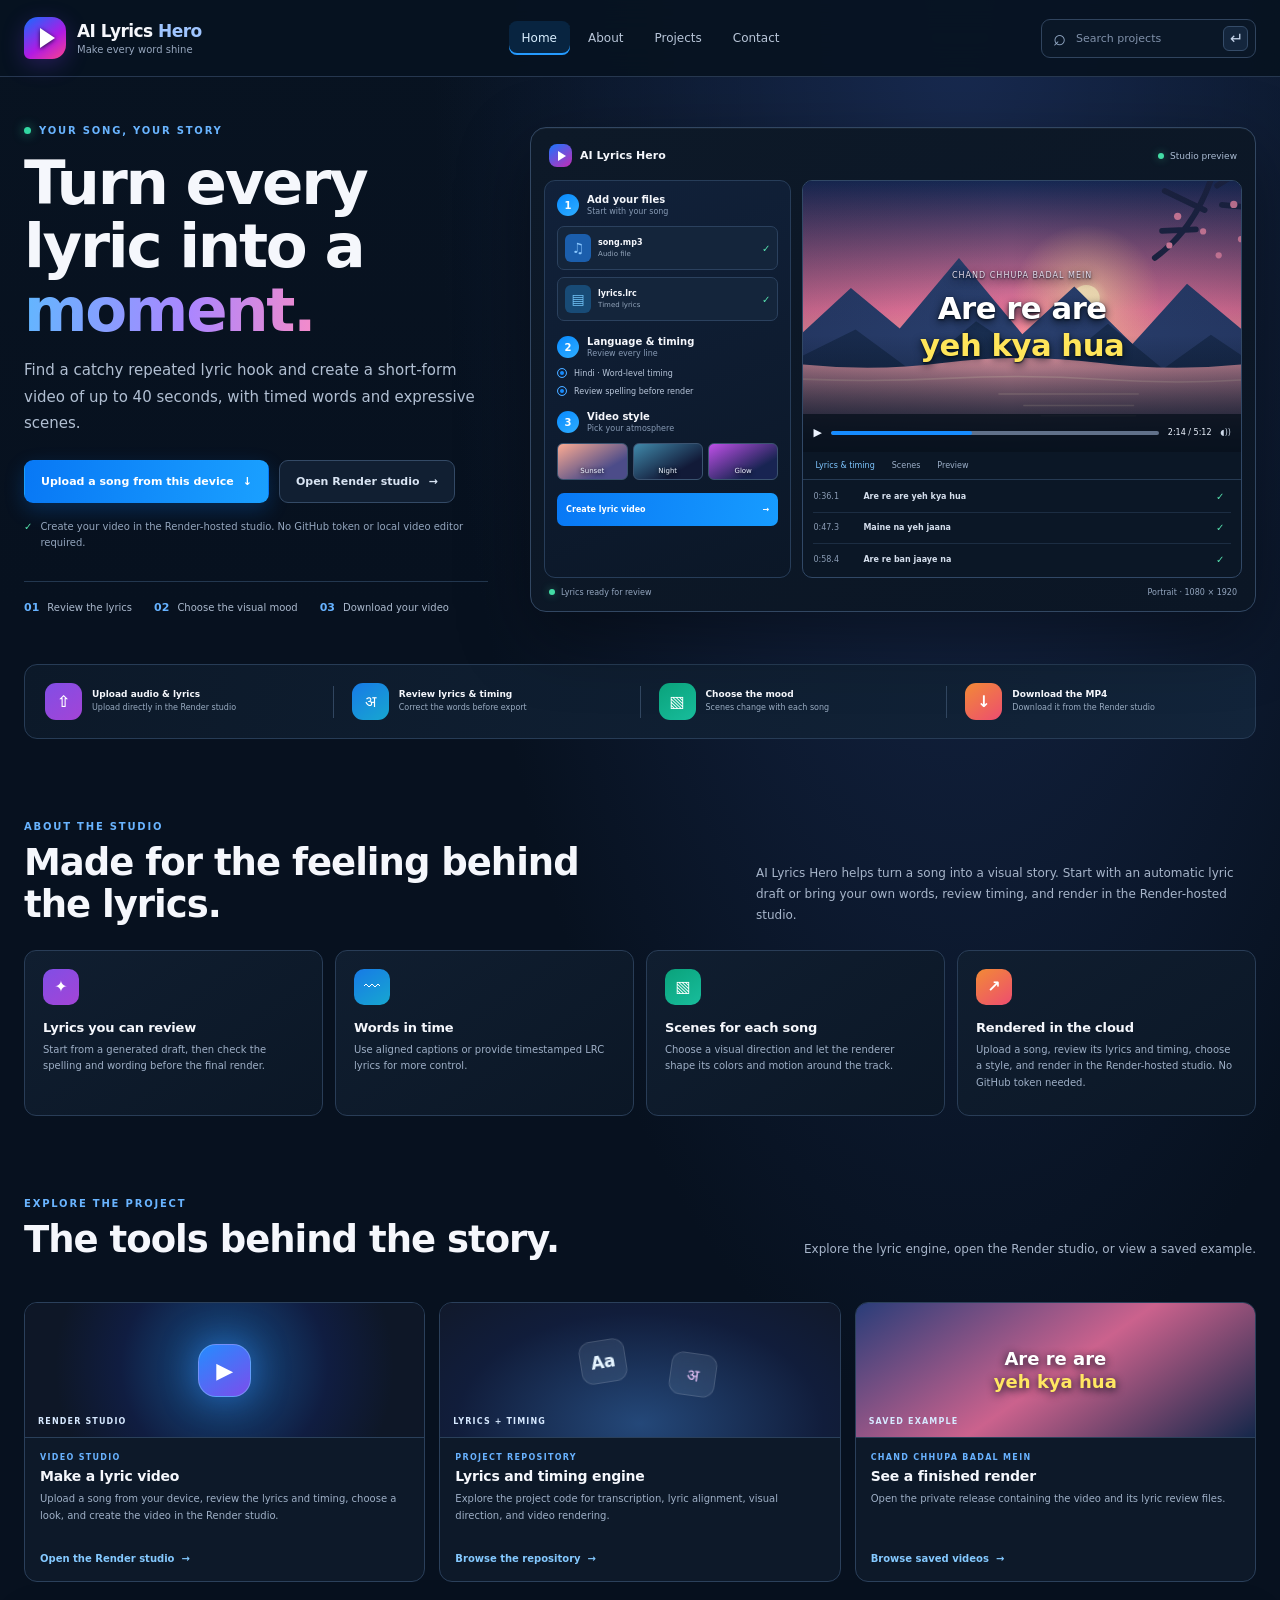
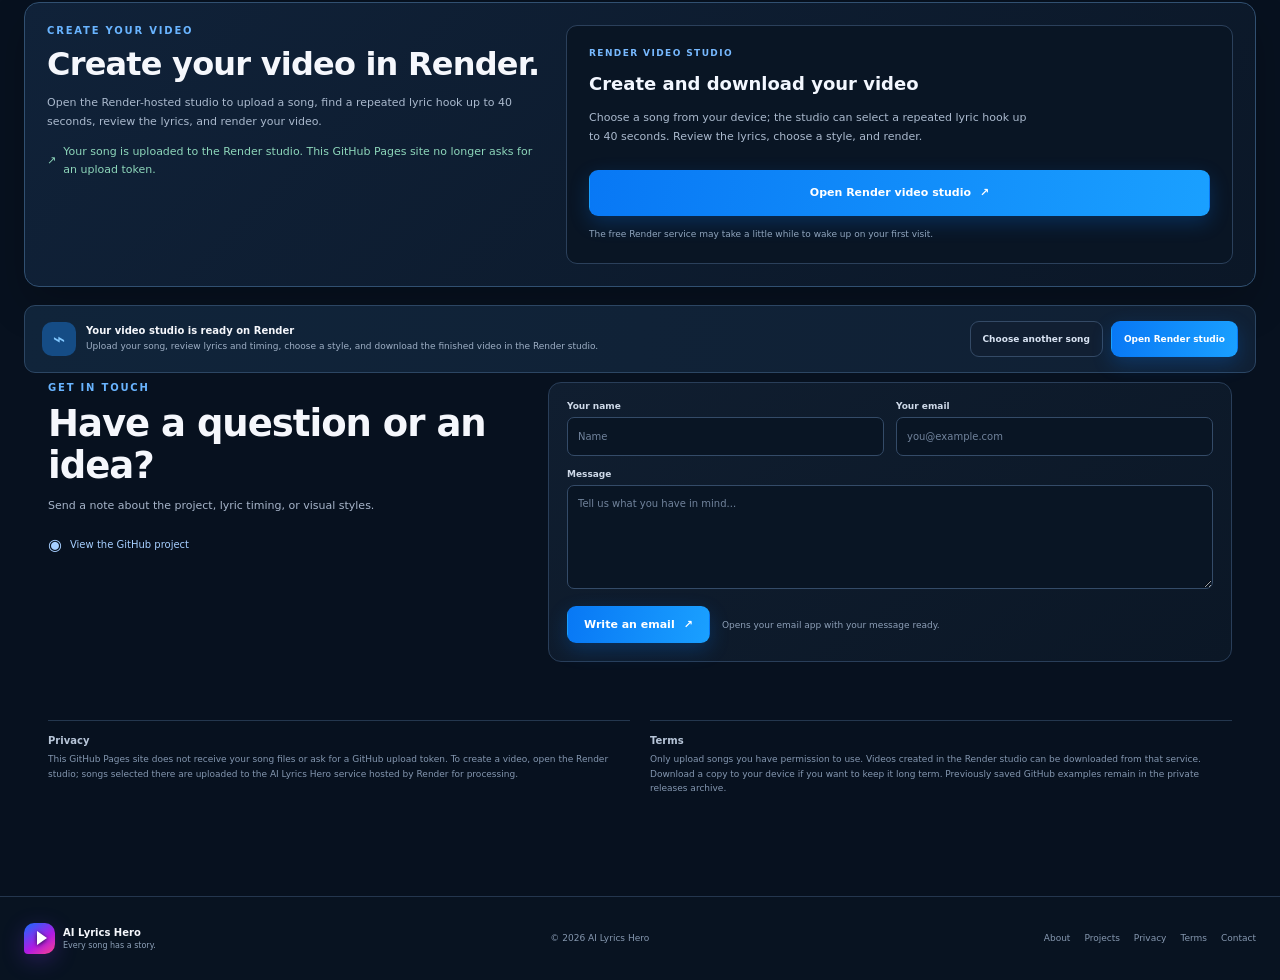
==== commit 33d215fd: "Add 40-second viral-style lyric hook selection" ====
--- a/index.html
+++ b/index.html
@@ -51,7 +51,7 @@
 </div></header>
 <main id="main">
 <section class="hero section-wrap" id="home" aria-labelledby="hero-title">
-  <div class="hero-copy"><p class="eyebrow"><span class="eyebrow-dot"></span> YOUR SONG, YOUR STORY</p><h1 id="hero-title">Turn every lyric into a <span>moment.</span></h1><p class="hero-intro">Create lyric videos with timed words, expressive scenes, and a look that fits the feeling of your song.</p>
+  <div class="hero-copy"><p class="eyebrow"><span class="eyebrow-dot"></span> YOUR SONG, YOUR STORY</p><h1 id="hero-title">Turn every lyric into a <span>moment.</span></h1><p class="hero-intro">Find a catchy repeated lyric hook and create a short-form video of up to 40 seconds, with timed words and expressive scenes.</p>
     <div class="hero-actions"><a class="button button-primary" href="#upload">Upload a song from this device <span aria-hidden="true">↓</span></a><a class="button button-secondary" href="https://lyrics-agent.onrender.com/" target="_blank" rel="noopener">Open Render studio <span aria-hidden="true">→</span></a></div>
     <p class="hero-note"><span class="check-icon" aria-hidden="true">✓</span> Create your video in the Render-hosted studio. No GitHub token or local video editor required.</p>
     <div class="hero-stats" aria-label="Studio highlights"><div><strong>01</strong><span>Review the lyrics</span></div><div><strong>02</strong><span>Choose the visual mood</span></div><div><strong>03</strong><span>Download your video</span></div></div>
@@ -87,8 +87,8 @@
   <article class="project-card searchable-item" data-search="lyrics timing engine code repository open source python transcription hindi"><div class="project-art art-lyrics"><span class="floating-note note-one">Aa</span><span class="floating-note note-two">अ</span><span class="project-label">LYRICS + TIMING</span></div><div class="project-body"><p class="project-kicker">PROJECT REPOSITORY</p><h3>Lyrics and timing engine</h3><p>Explore the project code for transcription, lyric alignment, visual direction, and video rendering.</p><a class="text-link" href="https://github.com/nanesh7912-stack/lyrics-agent/tree/main/ai_lyrics_hero" target="_blank" rel="noopener">Browse the repository <span aria-hidden="true">→</span></a></div></article>
   <article class="project-card searchable-item" data-search="chand chhupa badal mein latest example video private release"><div class="project-art art-example"><span class="example-lyric">Are re are<br><b>yeh kya hua</b></span><span class="project-label">SAVED EXAMPLE</span></div><div class="project-body"><p class="project-kicker">CHAND CHHUPA BADAL MEIN</p><h3>See a finished render</h3><p>Open the private release containing the video and its lyric review files.</p><a class="text-link" href="https://github.com/nanesh7912-stack/lyrics-agent-renders/releases" target="_blank" rel="noopener">Browse saved videos <span aria-hidden="true">→</span></a></div></article>
 </div><div class="device-upload" id="upload" aria-labelledby="upload-title">
-  <div class="upload-intro"><p class="eyebrow">CREATE YOUR VIDEO</p><h2 id="upload-title">Create your video in Render.</h2><p>Open the Render-hosted video studio to upload a song from your device, generate and review lyrics, choose a style, and render your video.</p><p class="upload-privacy"><span aria-hidden="true">↗</span> Your song is uploaded to the Render studio. This GitHub Pages site no longer asks for an upload token.</p></div>
-  <div class="upload-form render-launch-card" role="group" aria-labelledby="render-launch-title"><span class="render-launch-label">RENDER VIDEO STUDIO</span><h3 id="render-launch-title">Create and download your video</h3><p>Choose a song from your device, then review the lyrics, adjust the style, and render—all in the Render studio.</p><a class="button button-primary" href="https://lyrics-agent.onrender.com/" target="_blank" rel="noopener">Open Render video studio <span aria-hidden="true">↗</span></a><p class="upload-note">The free Render service may take a little while to wake up on your first visit.</p></div></div><div class="workflow-callout"><div><span class="callout-icon" aria-hidden="true">⌁</span><span><strong>Your video studio is ready on Render</strong><small>Upload your song, review lyrics and timing, choose a style, and download the finished video in the Render studio.</small></span></div><div class="callout-actions"><a class="button button-secondary" href="#upload">Choose another song</a><a class="button button-primary" href="https://lyrics-agent.onrender.com/" target="_blank" rel="noopener">Open Render studio</a></div></div>
+  <div class="upload-intro"><p class="eyebrow">CREATE YOUR VIDEO</p><h2 id="upload-title">Create your video in Render.</h2><p>Open the Render-hosted studio to upload a song, find a repeated lyric hook up to 40 seconds, review the lyrics, and render your video.</p><p class="upload-privacy"><span aria-hidden="true">↗</span> Your song is uploaded to the Render studio. This GitHub Pages site no longer asks for an upload token.</p></div>
+  <div class="upload-form render-launch-card" role="group" aria-labelledby="render-launch-title"><span class="render-launch-label">RENDER VIDEO STUDIO</span><h3 id="render-launch-title">Create and download your video</h3><p>Choose a song from your device; the studio can select a repeated lyric hook up to 40 seconds. Review the lyrics, choose a style, and render.</p><a class="button button-primary" href="https://lyrics-agent.onrender.com/" target="_blank" rel="noopener">Open Render video studio <span aria-hidden="true">↗</span></a><p class="upload-note">The free Render service may take a little while to wake up on your first visit.</p></div></div><div class="workflow-callout"><div><span class="callout-icon" aria-hidden="true">⌁</span><span><strong>Your video studio is ready on Render</strong><small>Upload your song, review lyrics and timing, choose a style, and download the finished video in the Render studio.</small></span></div><div class="callout-actions"><a class="button button-secondary" href="#upload">Choose another song</a><a class="button button-primary" href="https://lyrics-agent.onrender.com/" target="_blank" rel="noopener">Open Render studio</a></div></div>
 <section class="contact-section section-wrap section-block" id="contact" aria-labelledby="contact-title"><div class="section-heading contact-heading"><div><p class="eyebrow">GET IN TOUCH</p><h2 id="contact-title">Have a question or an idea?</h2><p>Send a note about the project, lyric timing, or visual styles.</p></div><a class="social-link" href="https://github.com/nanesh7912-stack/lyrics-agent" target="_blank" rel="noopener" aria-label="AI Lyrics Hero on GitHub"><span aria-hidden="true">◉</span> View the GitHub project</a></div>
 <form class="contact-form" id="contact-form"><div class="contact-fields"><label><span>Your name</span><input name="name" type="text" autocomplete="name" maxlength="100" required placeholder="Name"></label><label><span>Your email</span><input name="email" type="email" autocomplete="email" maxlength="200" required placeholder="you@example.com"></label></div><label><span>Message</span><textarea name="message" rows="5" maxlength="5000" required placeholder="Tell us what you have in mind..."></textarea></label><div class="form-actions"><button class="button button-primary" type="submit">Write an email <span aria-hidden="true">↗</span></button><span>Opens your email app with your message ready.</span></div></form></section>
 <section class="legal-section section-wrap" aria-label="Privacy and terms"><article id="privacy"><h2>Privacy</h2><p>This GitHub Pages site does not receive your song files or ask for a GitHub upload token. To create a video, open the Render studio; songs selected there are uploaded to the AI Lyrics Hero service hosted by Render for processing.</p></article><article id="terms"><h2>Terms</h2><p>Only upload songs you have permission to use. Videos created in the Render studio can be downloaded from that service. Download a copy to your device if you want to keep it long term. Previously saved GitHub examples remain in the private releases archive.</p></article></section>
